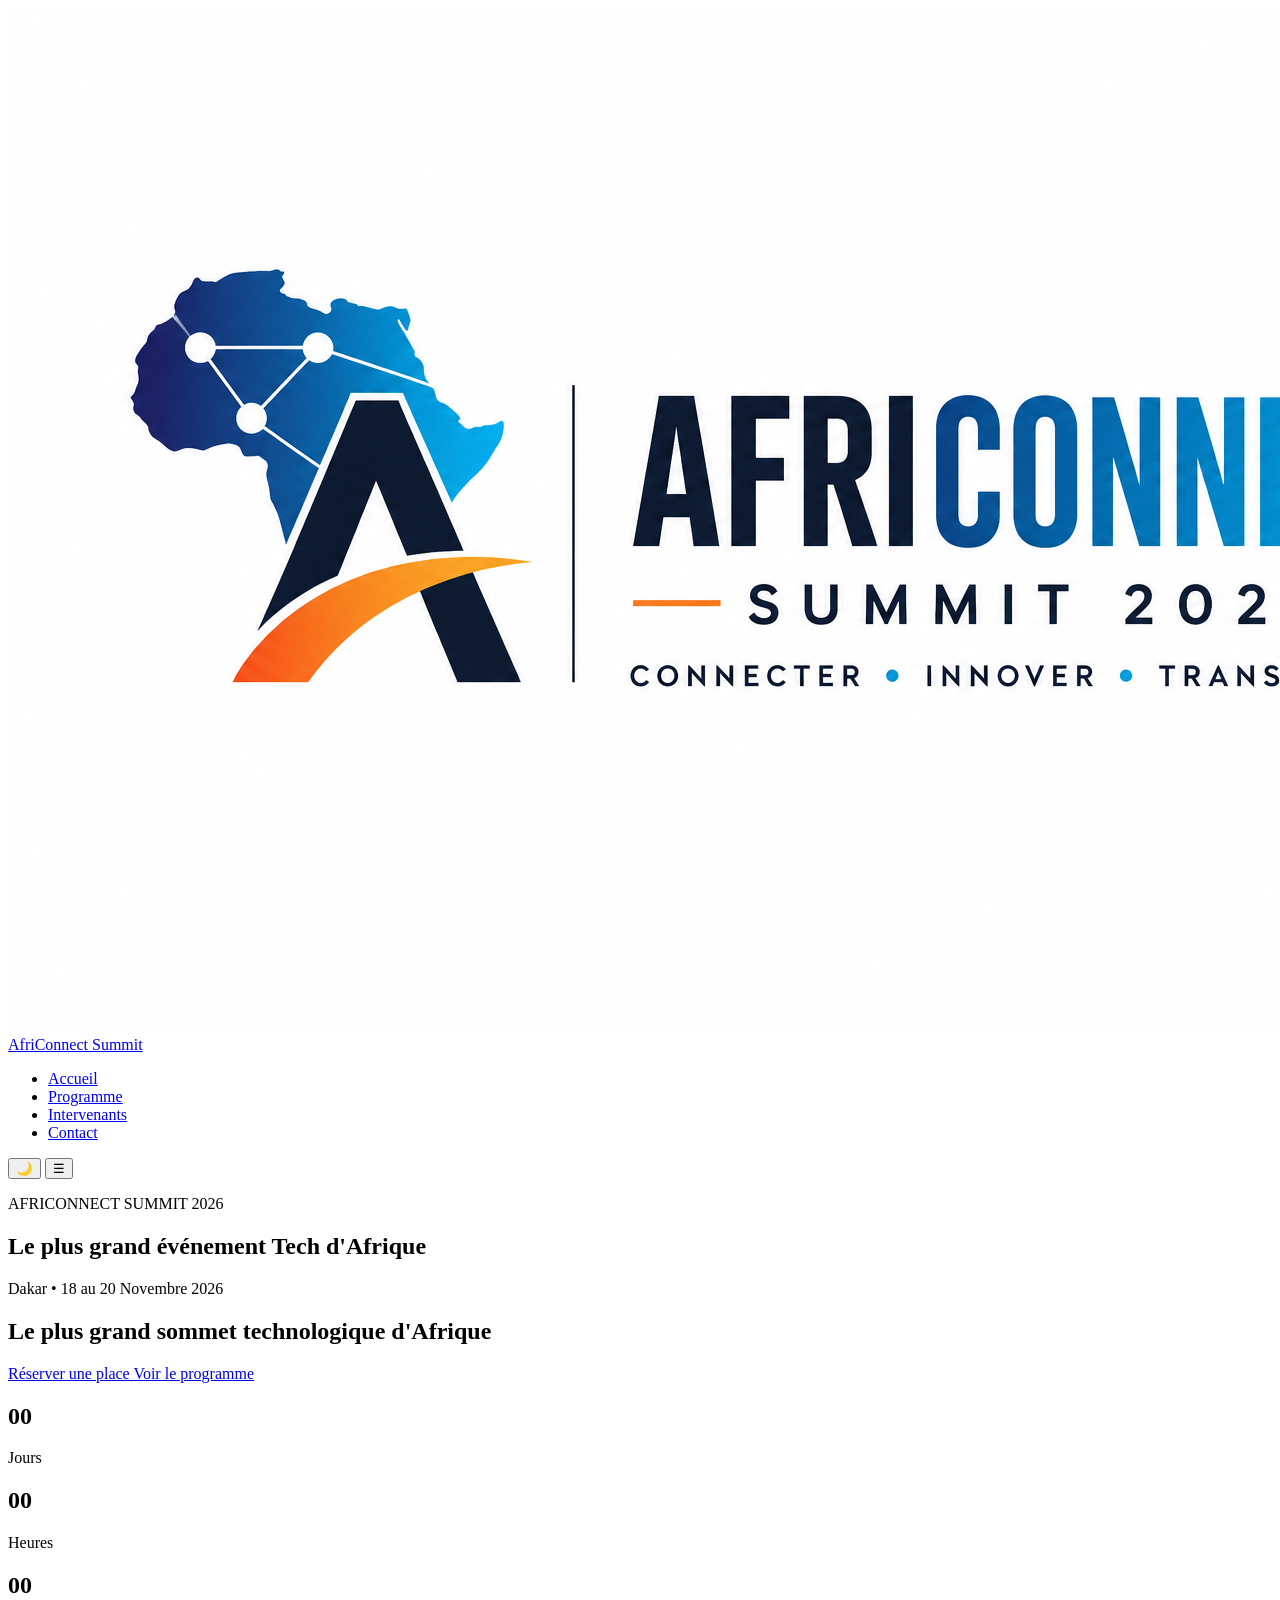
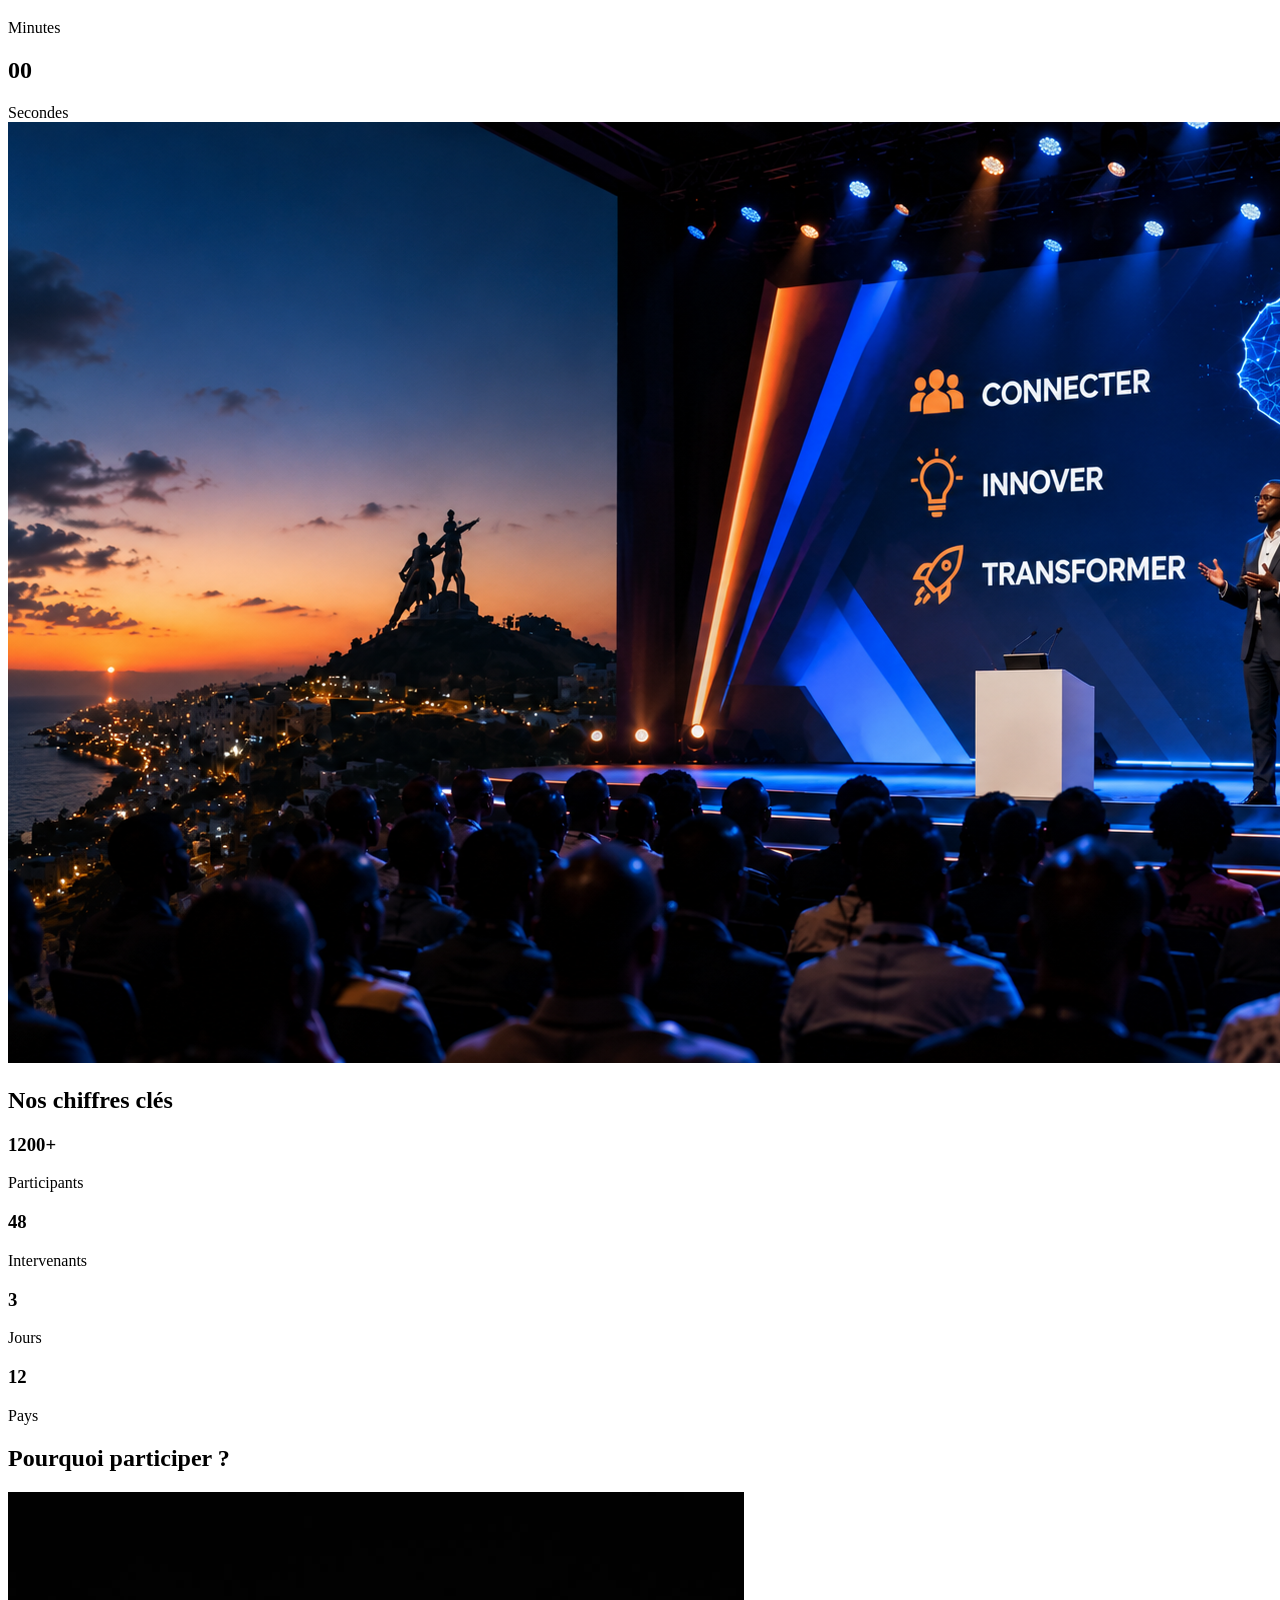
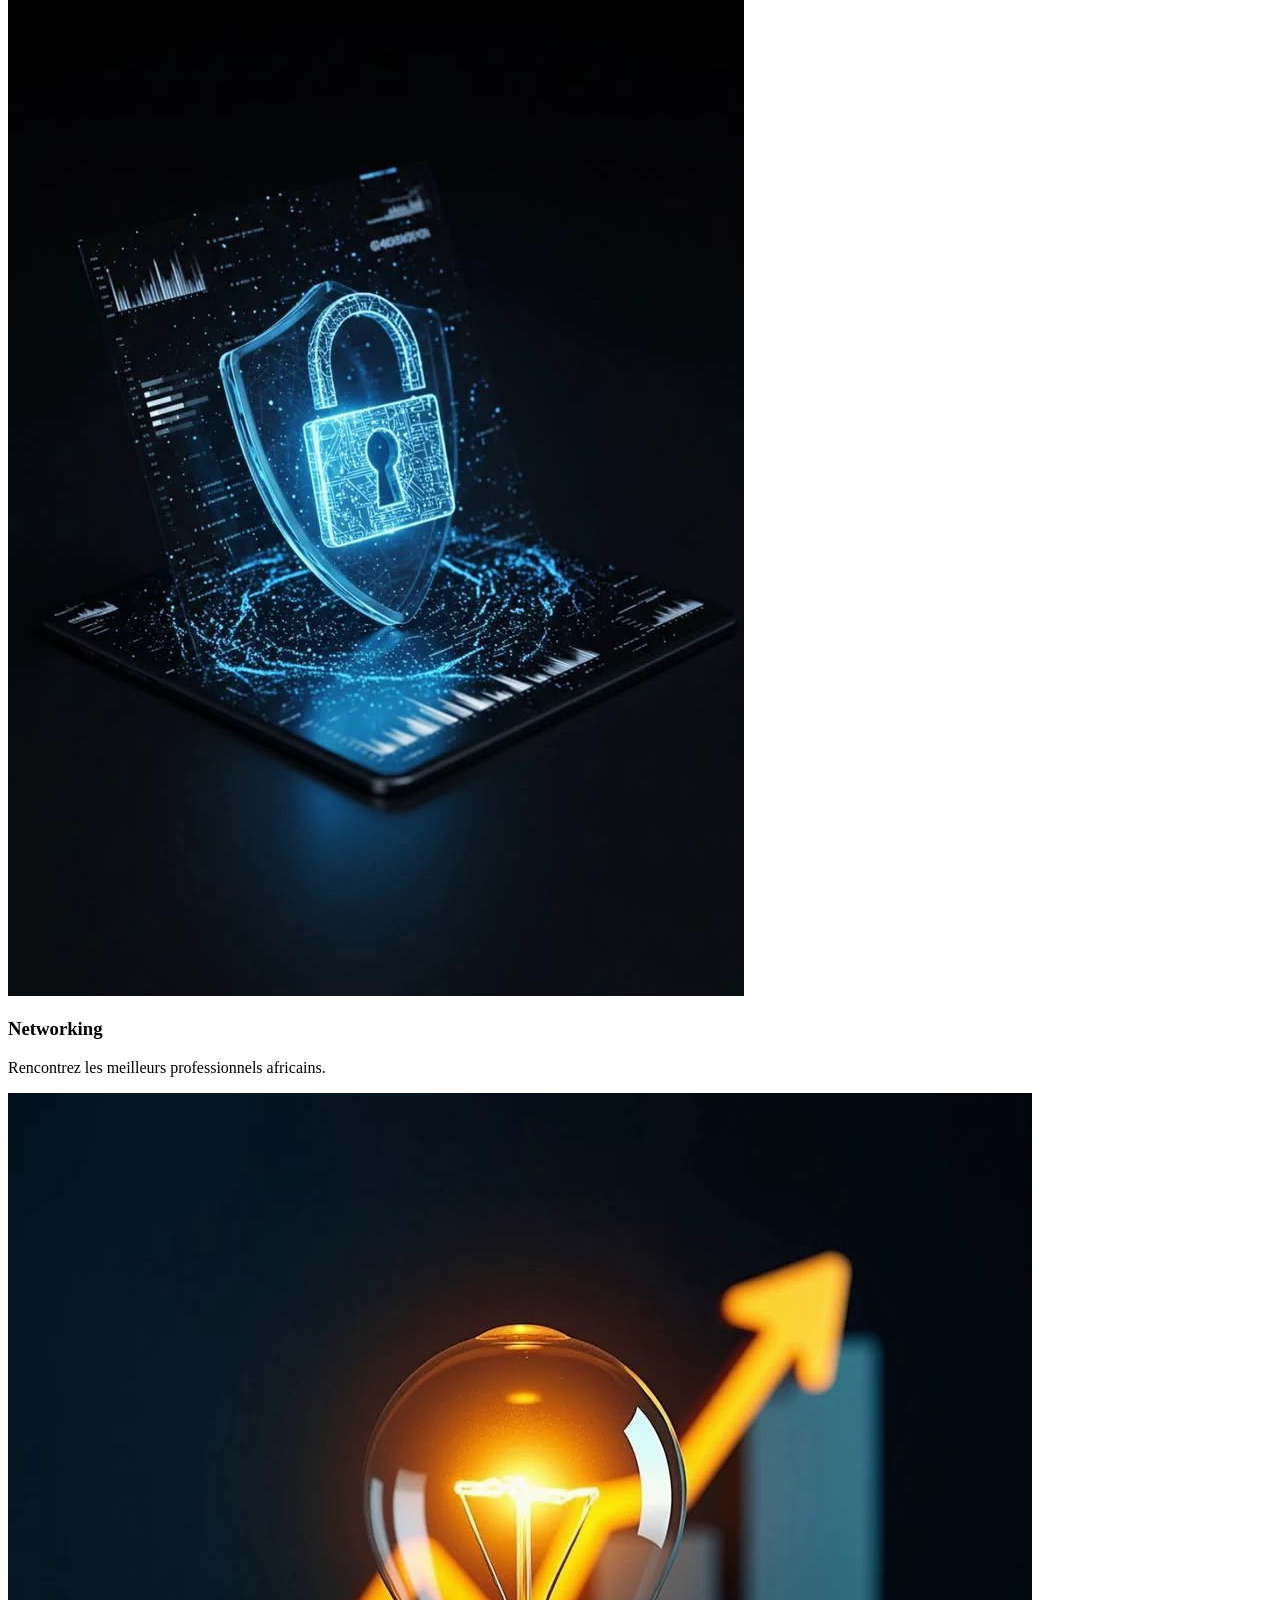
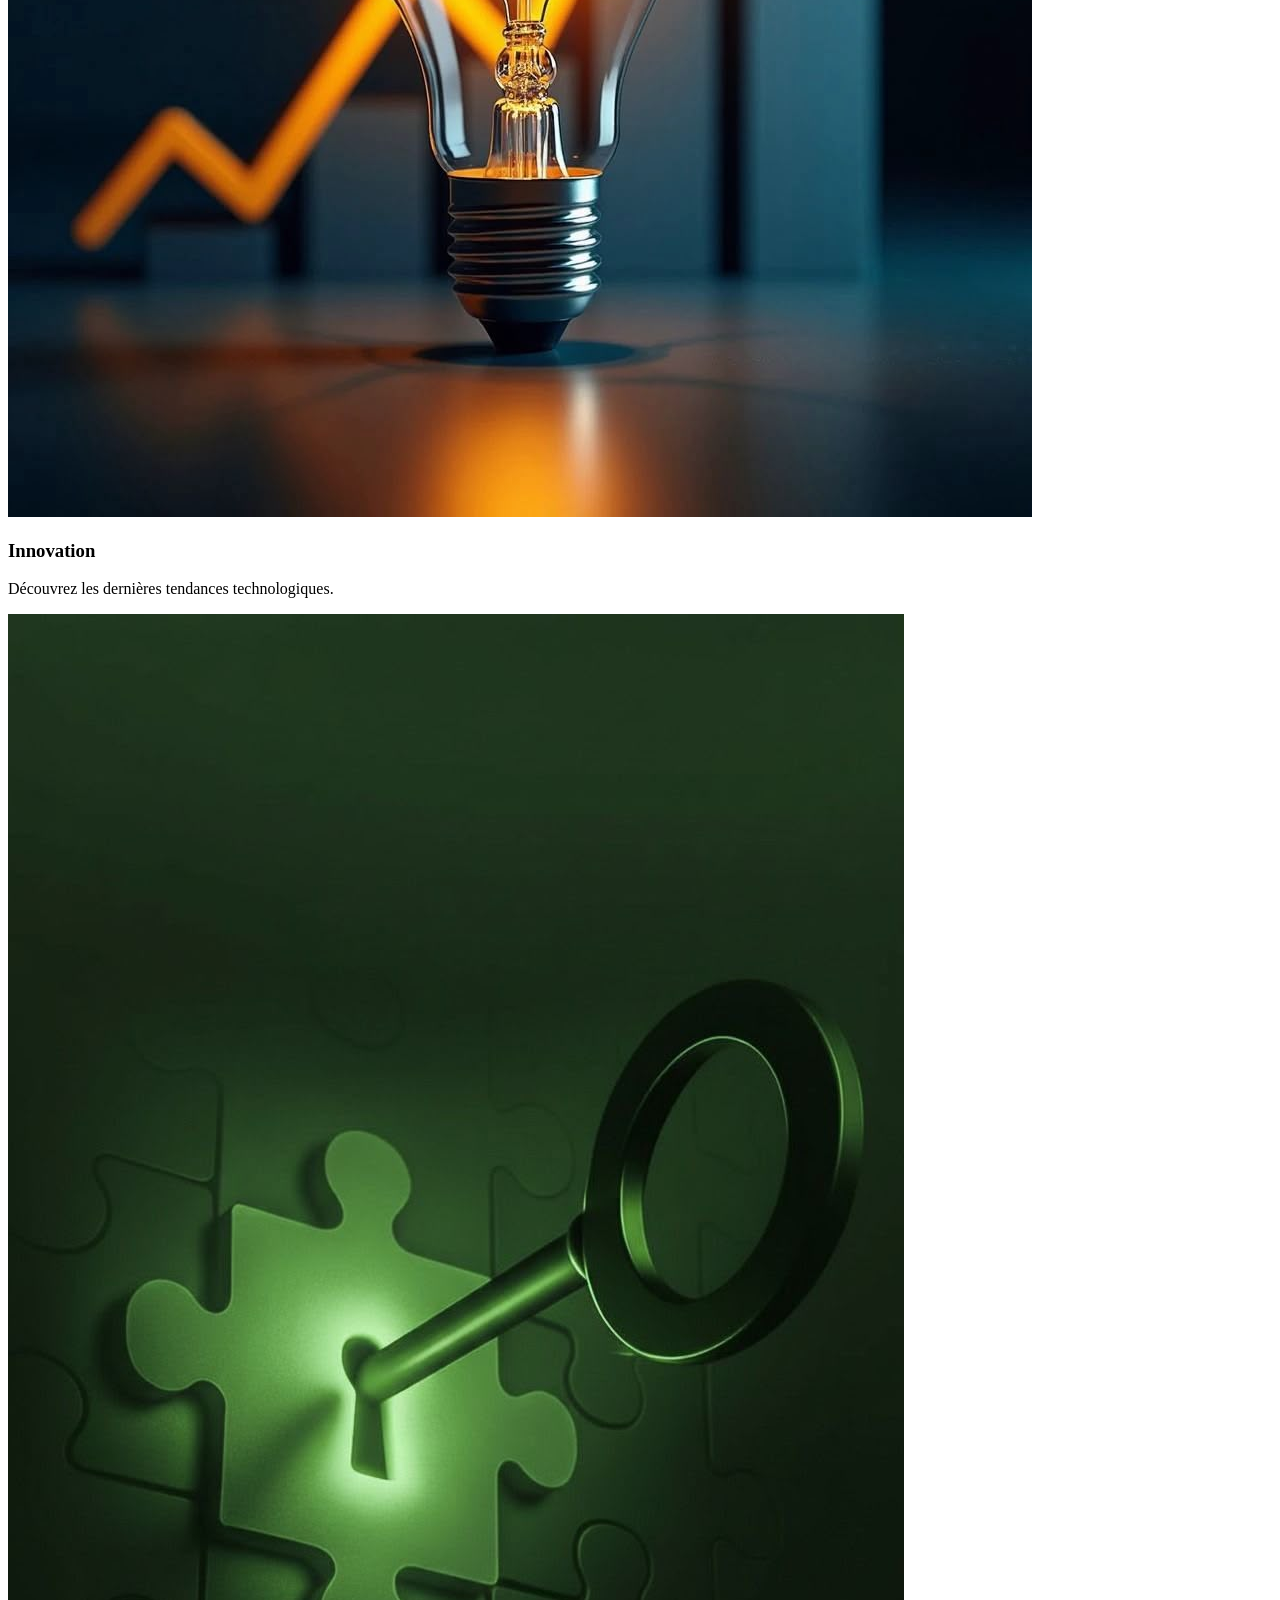
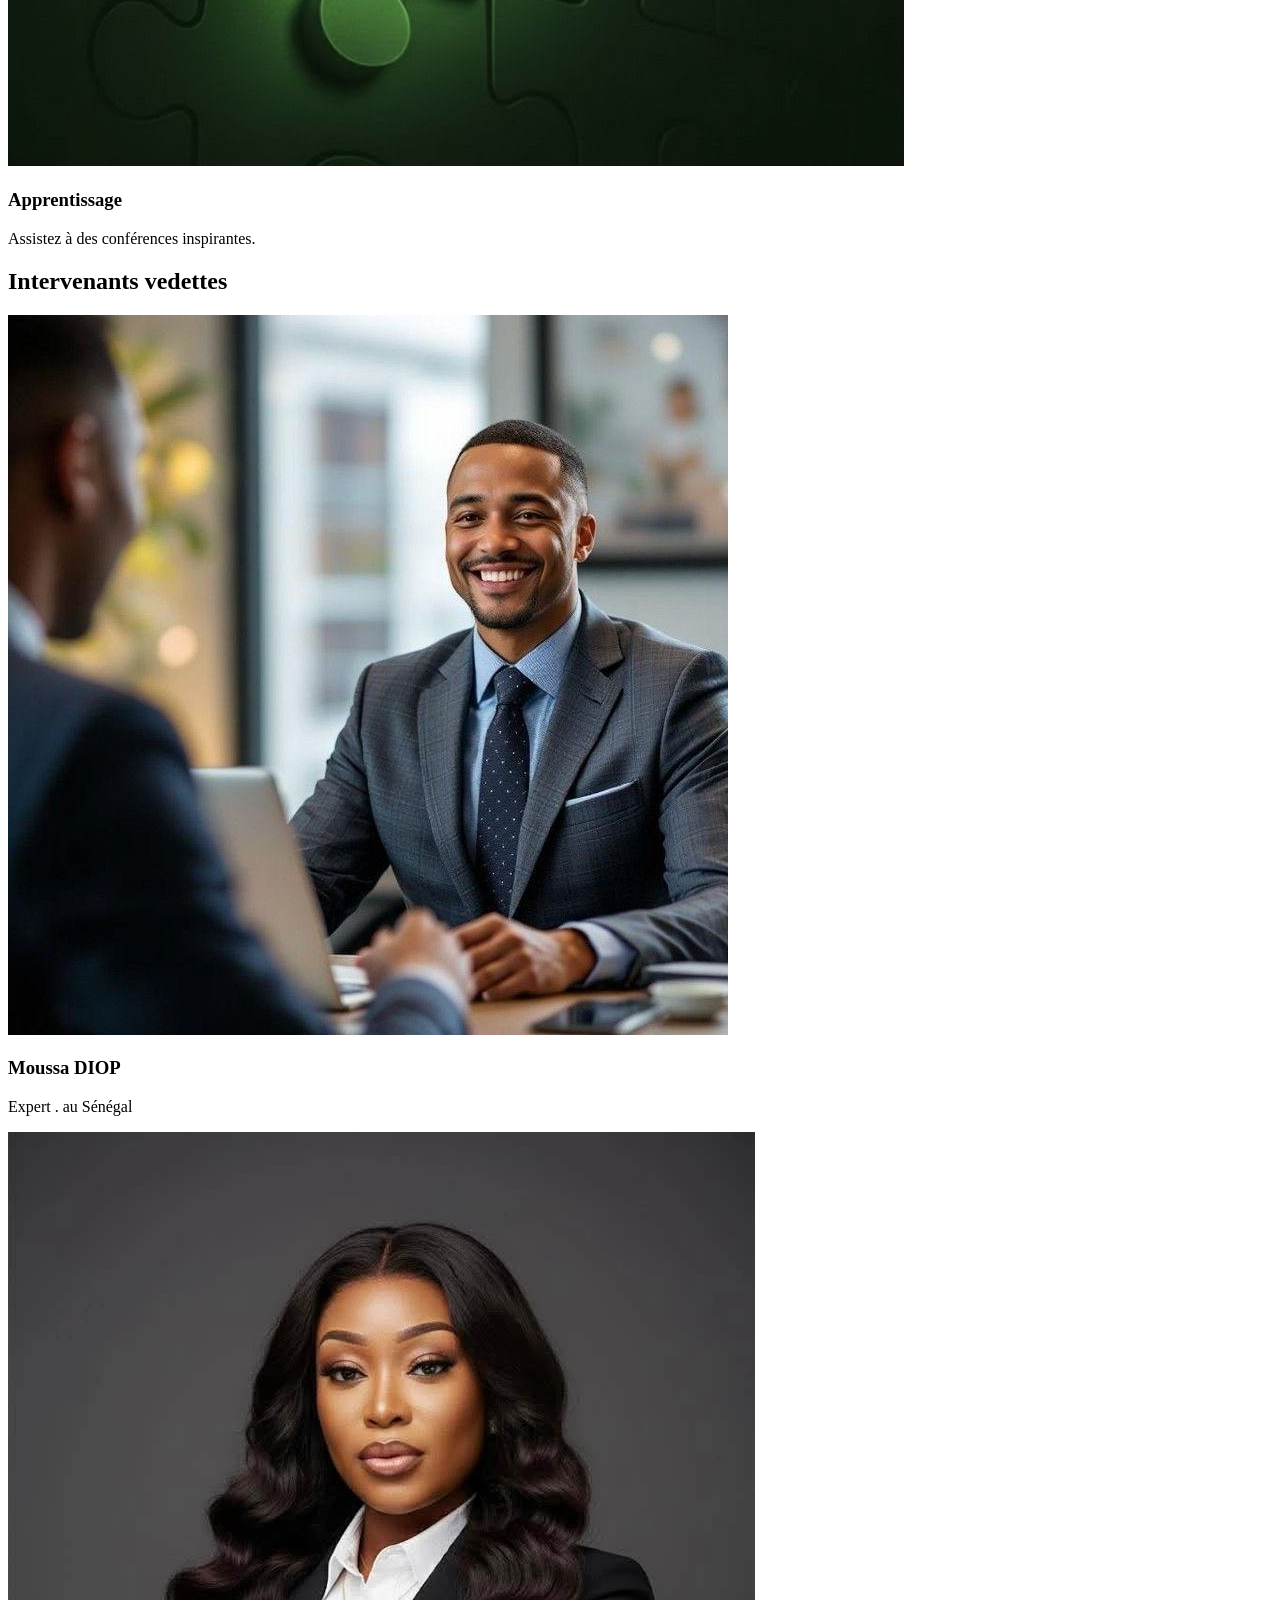
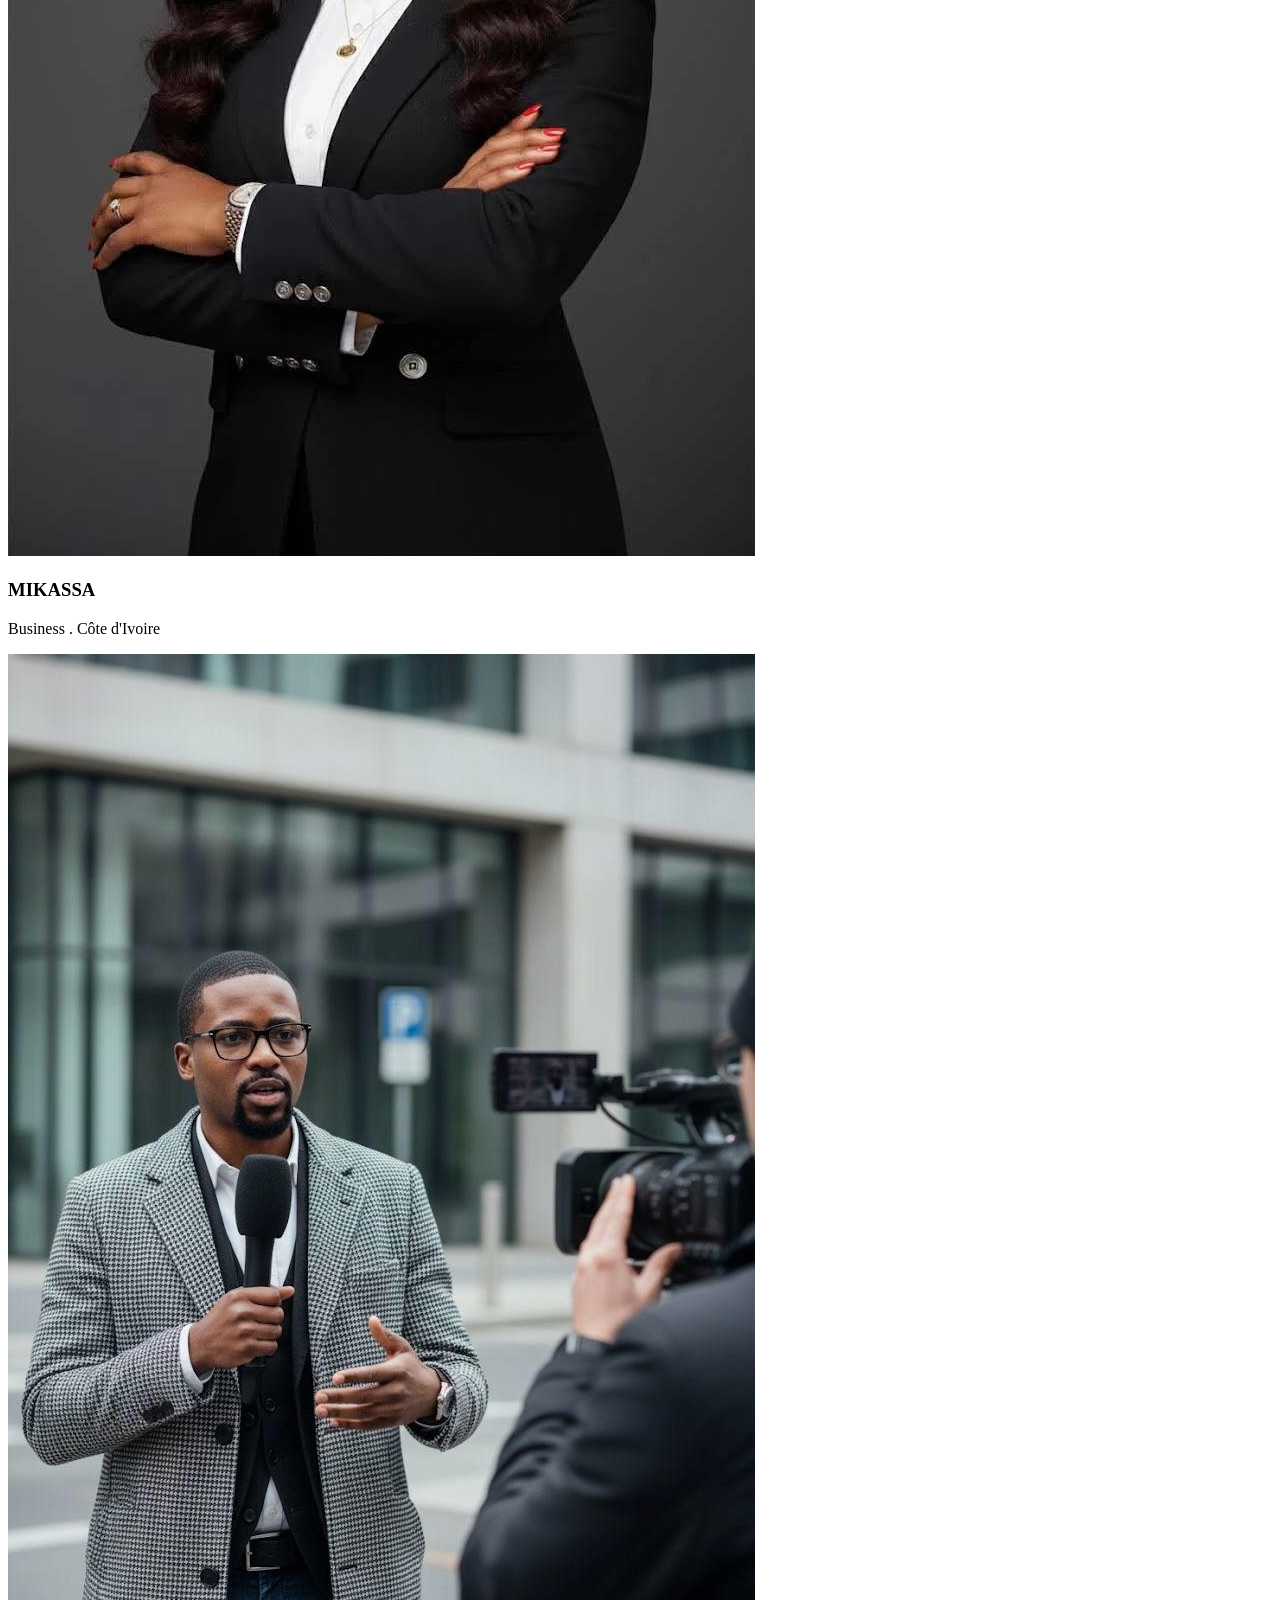
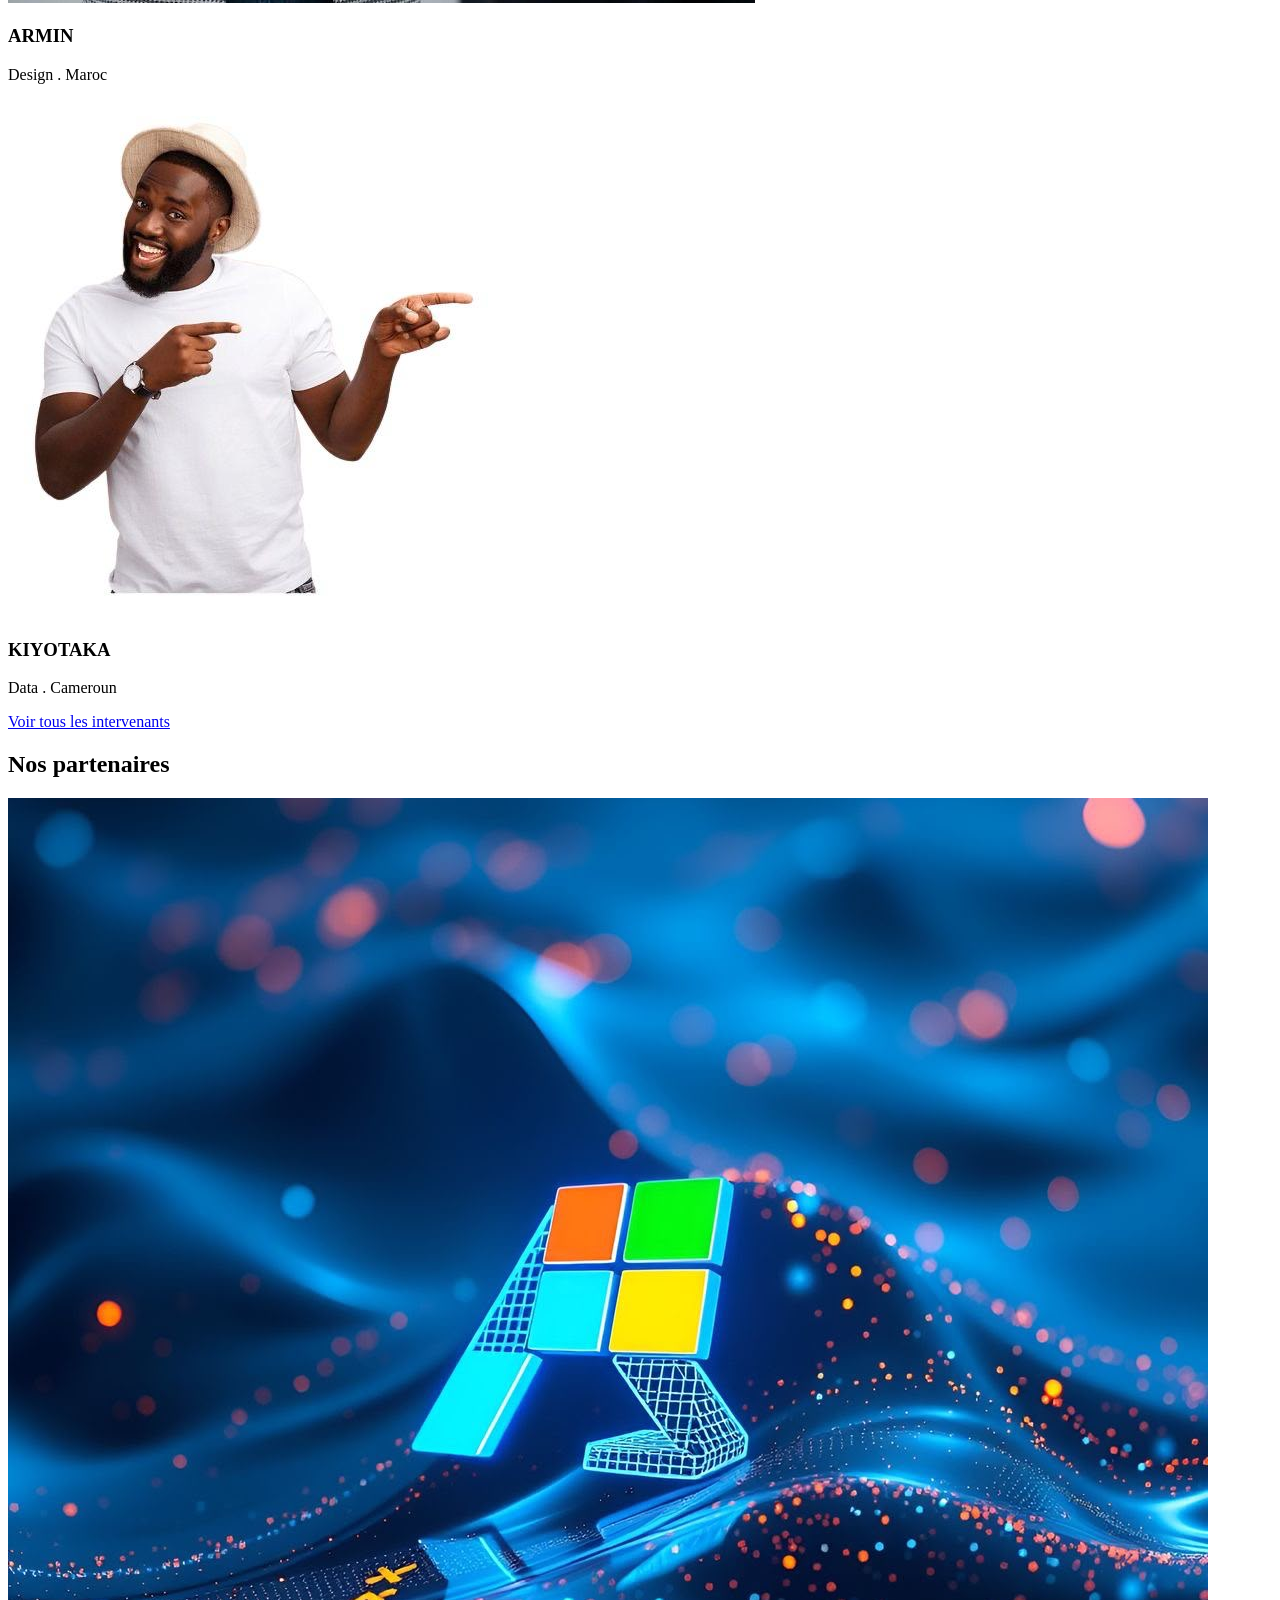
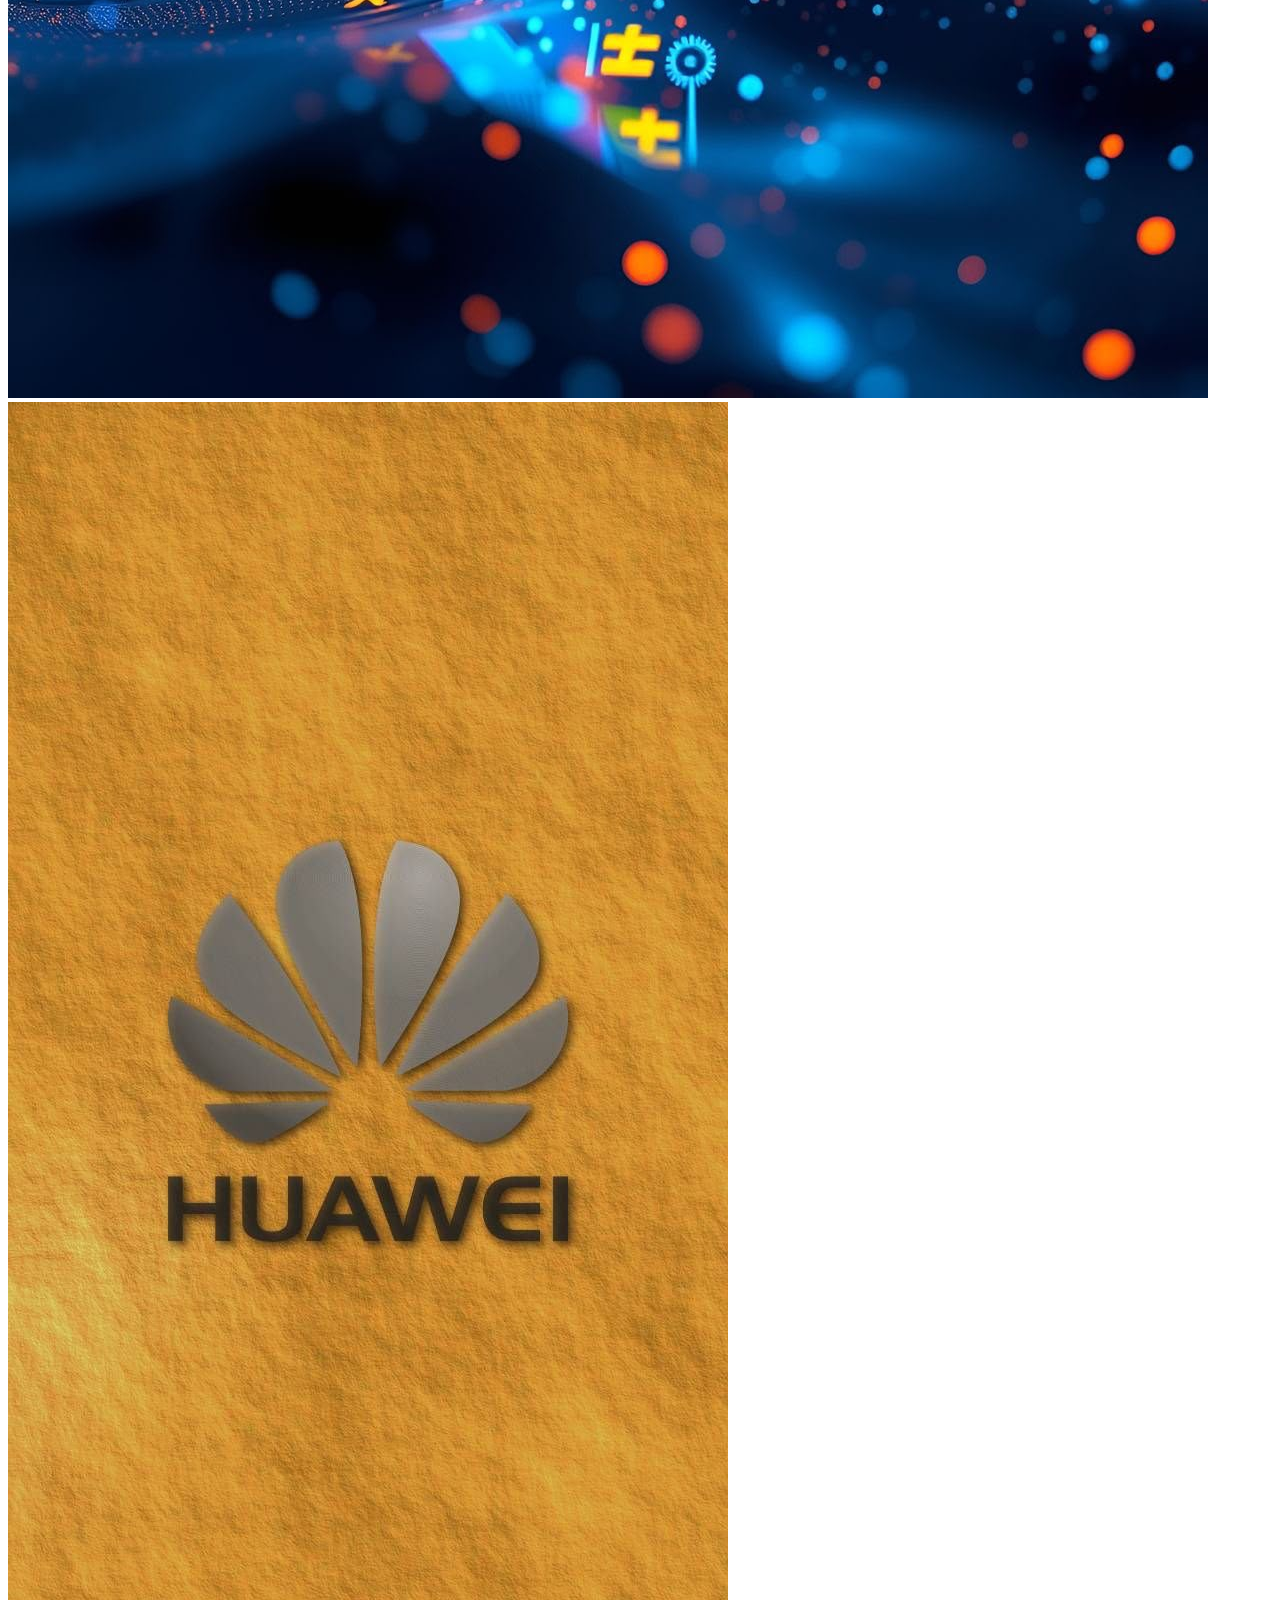
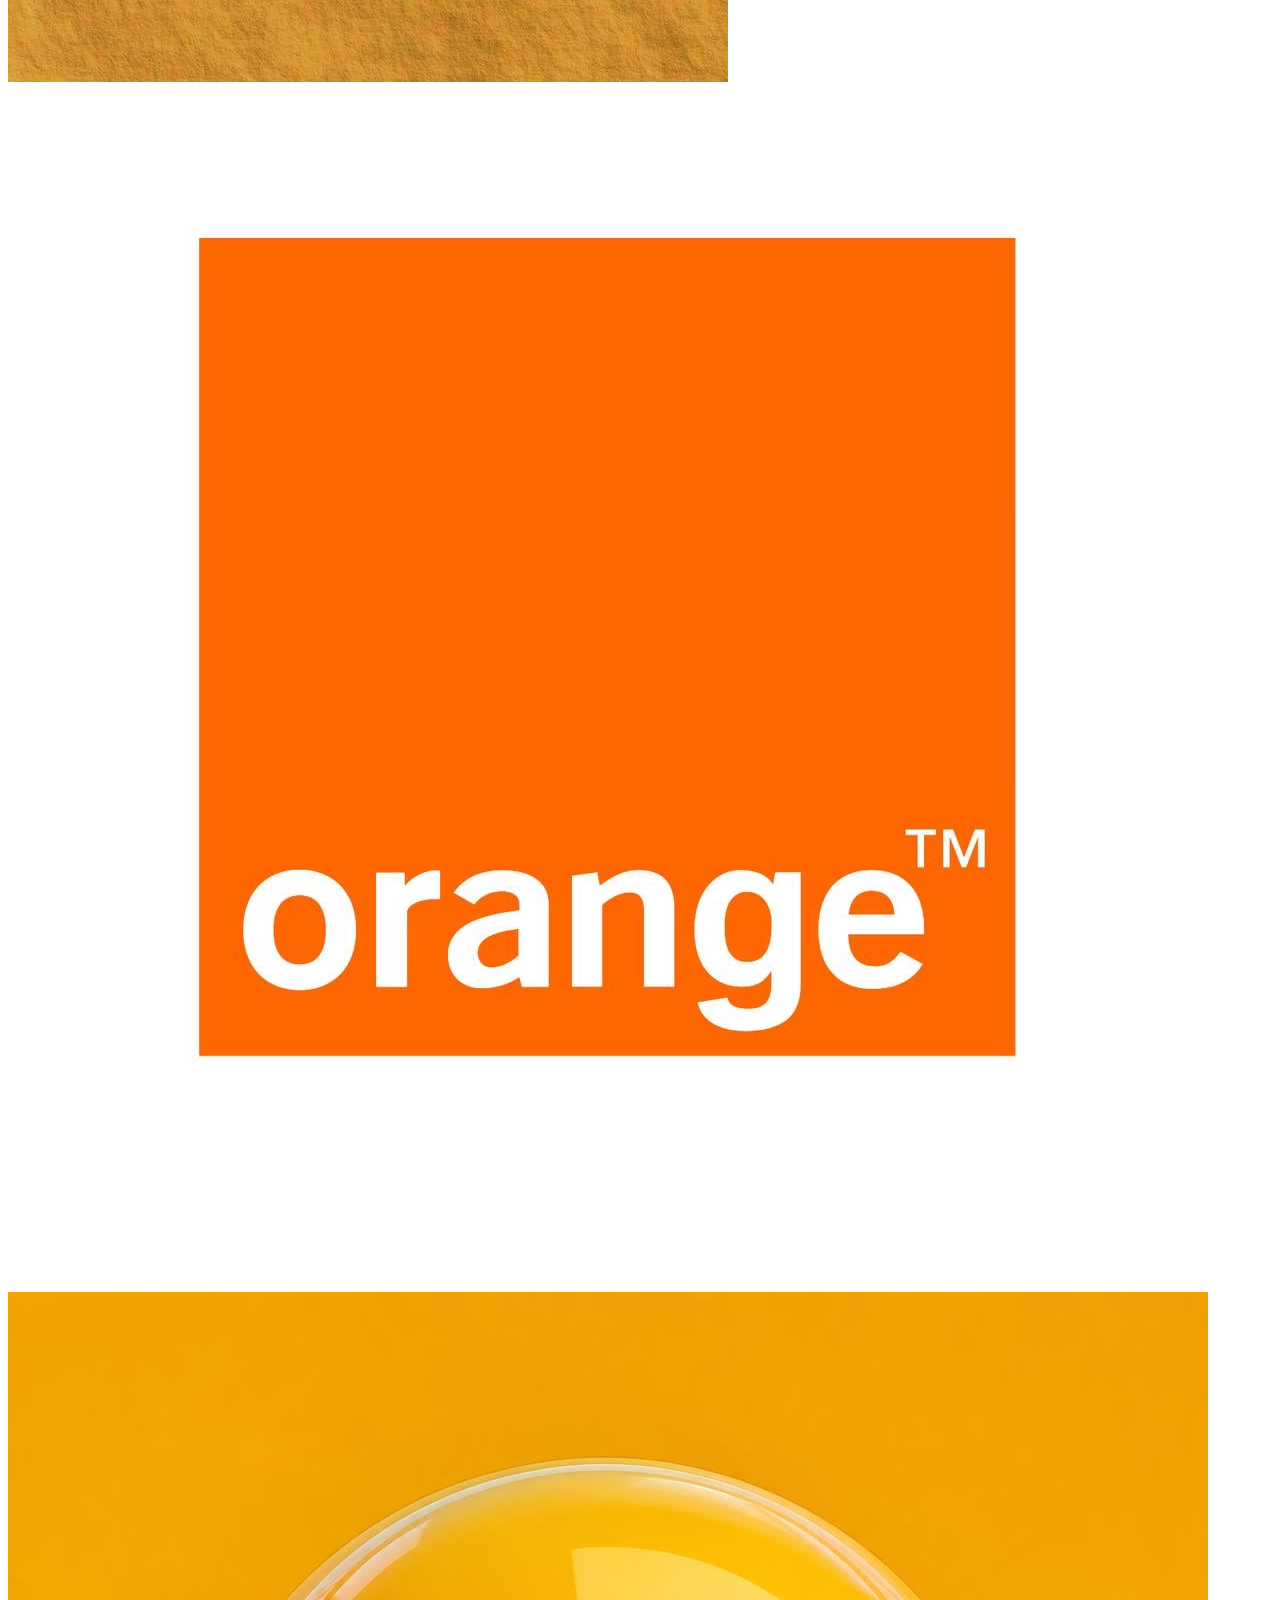
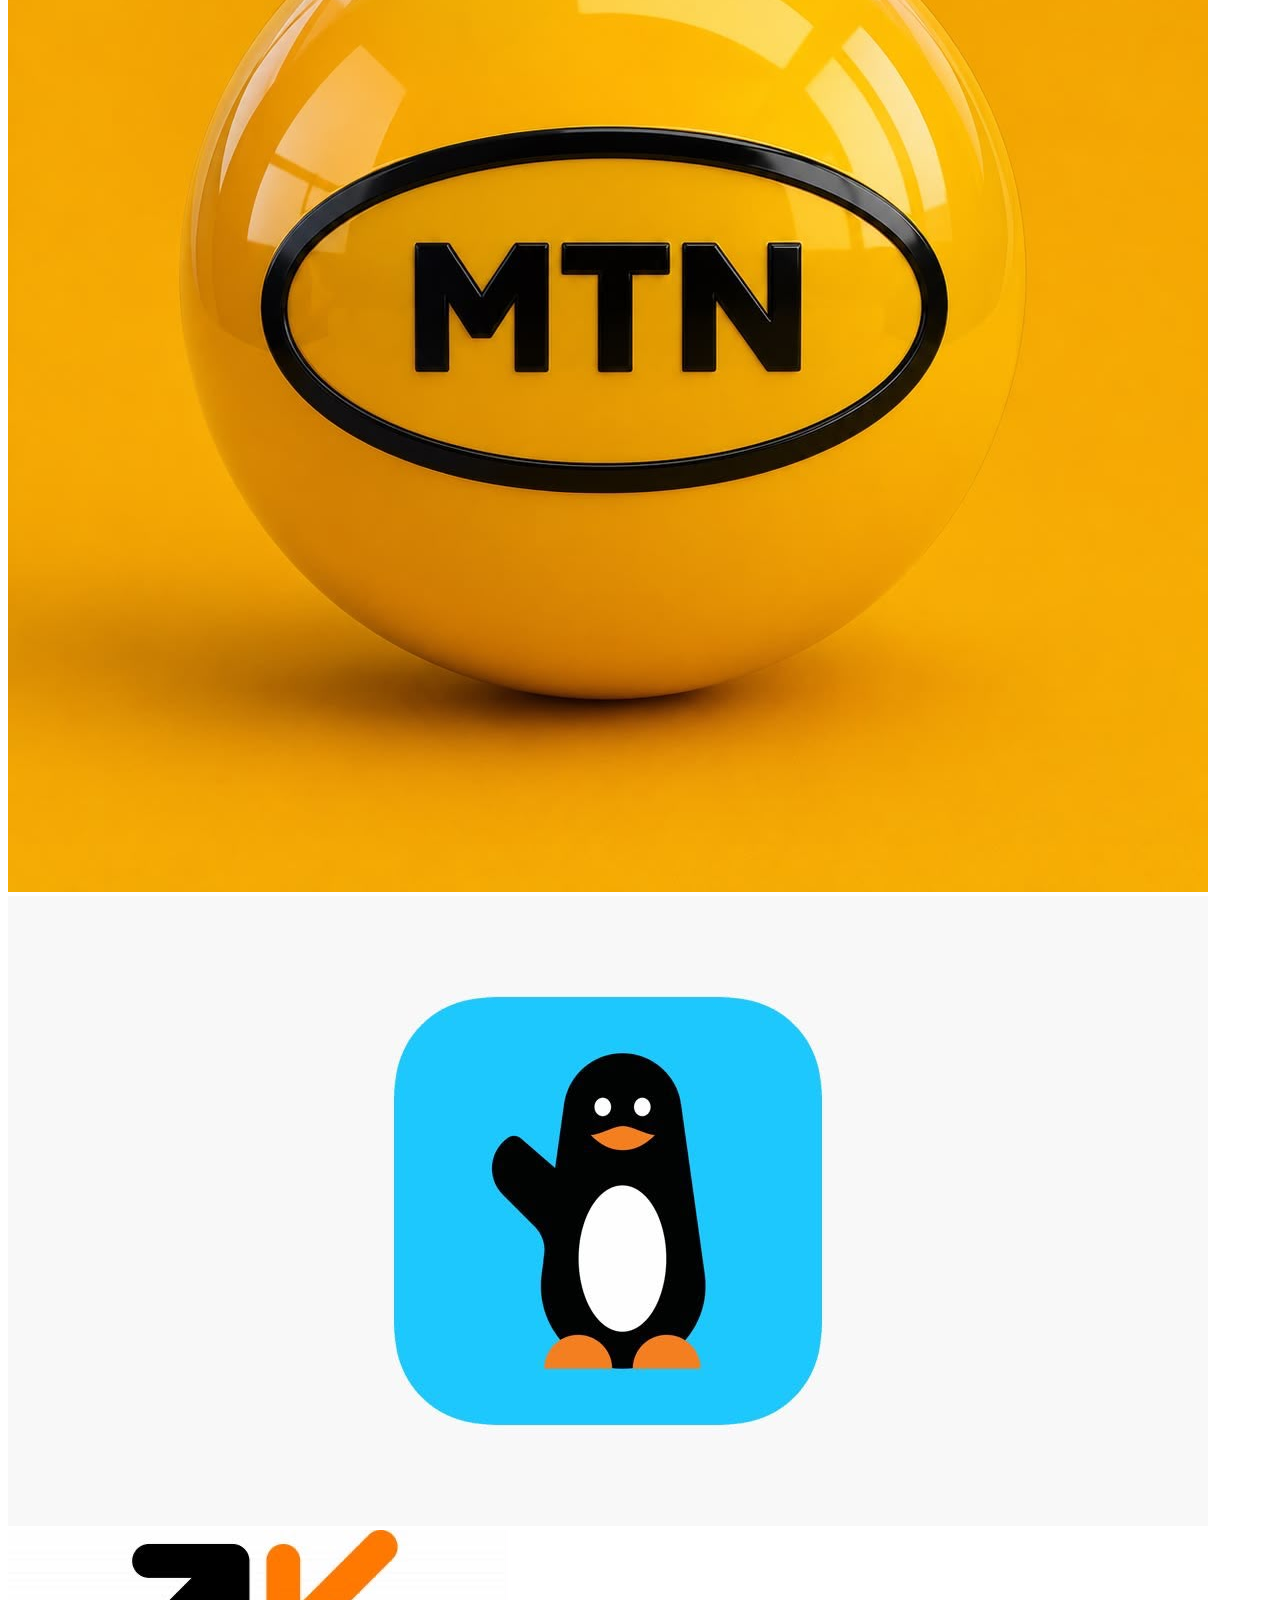
==== index.html @ 853ce832 "HTML : création de la structure des pages principales" ====
<!DOCTYPE html>
<html lang="fr">

<head>
    <meta charset="UTF-8">
    <meta name="viewport" content="width=device-width, initial-scale=1.0">
    <title>AfriConnect Summit 2026</title>
    <!-- Google Fonts -->
    <link rel="preconnect" href="https://fonts.googleapis.com">
    <link rel="preconnect" href="https://fonts.gstatic.com" crossorigin>
    <link
        href="https://fonts.googleapis.com/css2?family=Inter:wght@300;400;500;600;700&family=Space+Grotesk:wght@500;700&display=swap"
        rel="stylesheet">
    <!-- CSS -->
    <link rel="stylesheet" href="css/style.css">
</head>


<body>
    <!--HEADER -->
    <header>
        <nav>
            <!-- Logo -->
            <a href="index.html" class="logo">
                <img src="images/image30.png" alt="Logo AfriConnect Summit">
                <span>AfriConnect Summit</span>
            </a>

            <!-- Menu -->
            <ul>
                <li><a href="index.html">Accueil</a></li>
                <li><a href="programme.html">Programme</a></li>
                <li><a href="intervenants.html">Intervenants</a></li>
                <li><a href="contact.html">Contact</a></li>
            </ul>

            <!-- Bouton thème -->
            <button aria-label="Changer de thème">
                🌙
            </button>

            <!-- Menu hamburger -->
            <button aria-label="Ouvrir le menu">
                ☰
            </button>
        </nav>
    </header>

    <!-- MAIN -->
    <main>

        <!-- HERO -->
        <section id="hero">

            <div class="hero-content">

                <p>AFRICONNECT SUMMIT 2026</p>

                <h1>Le plus grand événement Tech d'Afrique</h1>

                <p class="badge">
                    Dakar • 18 au 20 Novembre 2026
                </p>
                <h1>Le plus grand sommet technologique d'Afrique</h1>

                <div class="hero-buttons">

                    <a href="contact.html" class="btn-primary">
                        Réserver une place
                    </a>

                    <a href="programme.html" class="btn-secondary">
                        Voir le programme
                    </a>

                </div>

                <!-- Compte à rebours -->
                <div class="countdown">

                    <div>
                        <h2>00</h2>
                        <span>Jours</span>
                    </div>

                    <div>
                        <h2>00</h2>
                        <span>Heures</span>
                    </div>

                    <div>
                        <h2>00</h2>
                        <span>Minutes</span>
                    </div>

                    <div>
                        <h2>00</h2>
                        <span>Secondes</span>
                    </div>

                </div>

            </div>

            <div class="hero-image">
                <img src="images/image31.png" alt="Conférence AfriConnect Summit">
            </div>

        </section>

        <!-- CHIFFRES CLÉS -->
        <section id="stats">

            <h2>Nos chiffres clés</h2>

            <div class="stats-container">

                <article>
                    <h3>1200+</h3>
                    <p>Participants</p>
                </article>

                <article>
                    <h3>48</h3>
                    <p>Intervenants</p>
                </article>

                <article>
                    <h3>3</h3>
                    <p>Jours</p>
                </article>

                <article>
                    <h3>12</h3>
                    <p>Pays</p>
                </article>

            </div>

        </section>

        <!-- POURQUOI PARTICIPER -->
        <section id="why">

            <h2>Pourquoi participer ?</h2>

            <div>

                <article>
                    <img src="images/image24.jpeg" alt="networking">
                    <h3>Networking</h3>
                    <p>Rencontrez les meilleurs professionnels africains.</p>
                </article>

                <article>
                    <img src="images/image23.jpeg" alt="innovation">
                    <h3>Innovation</h3>
                    <p>Découvrez les dernières tendances technologiques.</p>
                </article>

                <article>
                    <img src="images/image25.jpeg" alt="Apprentissage">
                    <h3>Apprentissage</h3>
                    <p>Assistez à des conférences inspirantes.</p>
                </article>

            </div>

        </section>

        <!-- INTERVENANTS -->
        <section id="featured-speakers">

            <h2>Intervenants vedettes</h2>

            <div class="speakers-grid">

                <article>
                    <img src="images/image2.jpeg  " alt="Intervenant 1">
                    <h3>Moussa DIOP</h3>
                    <p>Expert . au Sénégal</p>
                </article>

                <article>
                    <img src="images/image4.jpeg" alt="Intervenant 2">
                    <h3>MIKASSA</h3>
                    <p>Business . Côte d'Ivoire</p>
                </article>

                <article>
                    <img src="images/image3.jpeg" alt="Intervenant 3">
                    <h3>ARMIN</h3>
                    <p>Design . Maroc</p>
                </article>

                <article>
                    <img src="images/image6.jpeg" alt="Intervenant 4">
                    <h3>KIYOTAKA</h3>
                    <p>Data . Cameroun</p>
                </article>

            </div>

            <a href="intervenants.html">Voir tous les intervenants</a>

        </section>

        <!-- SPONSORS -->
        <section id="sponsors">

            <h2>Nos partenaires</h2>

            <div class="sponsors-grid">

                <img src="images/image18.jpeg" alt="microsoft">
                <img src="images/image19.jpeg" alt="huawei">
                <img src="images/image20.jpeg" alt="orange">
                <img src="images/image21.jpeg" alt="mtn">
                <img src="images/image17.jpeg" alt="wave">
                <img src="images/image22.jpeg" alt="orange money">

            </div>

        </section>

    </main>

    <!--  FOOTER -->
    <footer>

        <div>

            <h3>AfriConnect Summit</h3>

            <p>
                L'événement incontournable de la Tech africaine.
            </p>

        </div>

        <div>

            <h3>Navigation</h3>

            <ul>

                <li><a href="index.html">Accueil</a></li>

                <li><a href="programme.html">Programme</a></li>

                <li><a href="intervenants.html">Intervenants</a></li>

                <li><a href="contact.html">Contact</a></li>

            </ul>

        </div>

        <div>

            <h3>Suivez-nous</h3>

            <!-- Les icônes seront ajoutées plus tard -->

        </div>
        <!--bouton retour en haut apres-->
    </footer>

    <script src="js/main.js"></script>

</body>


</html>
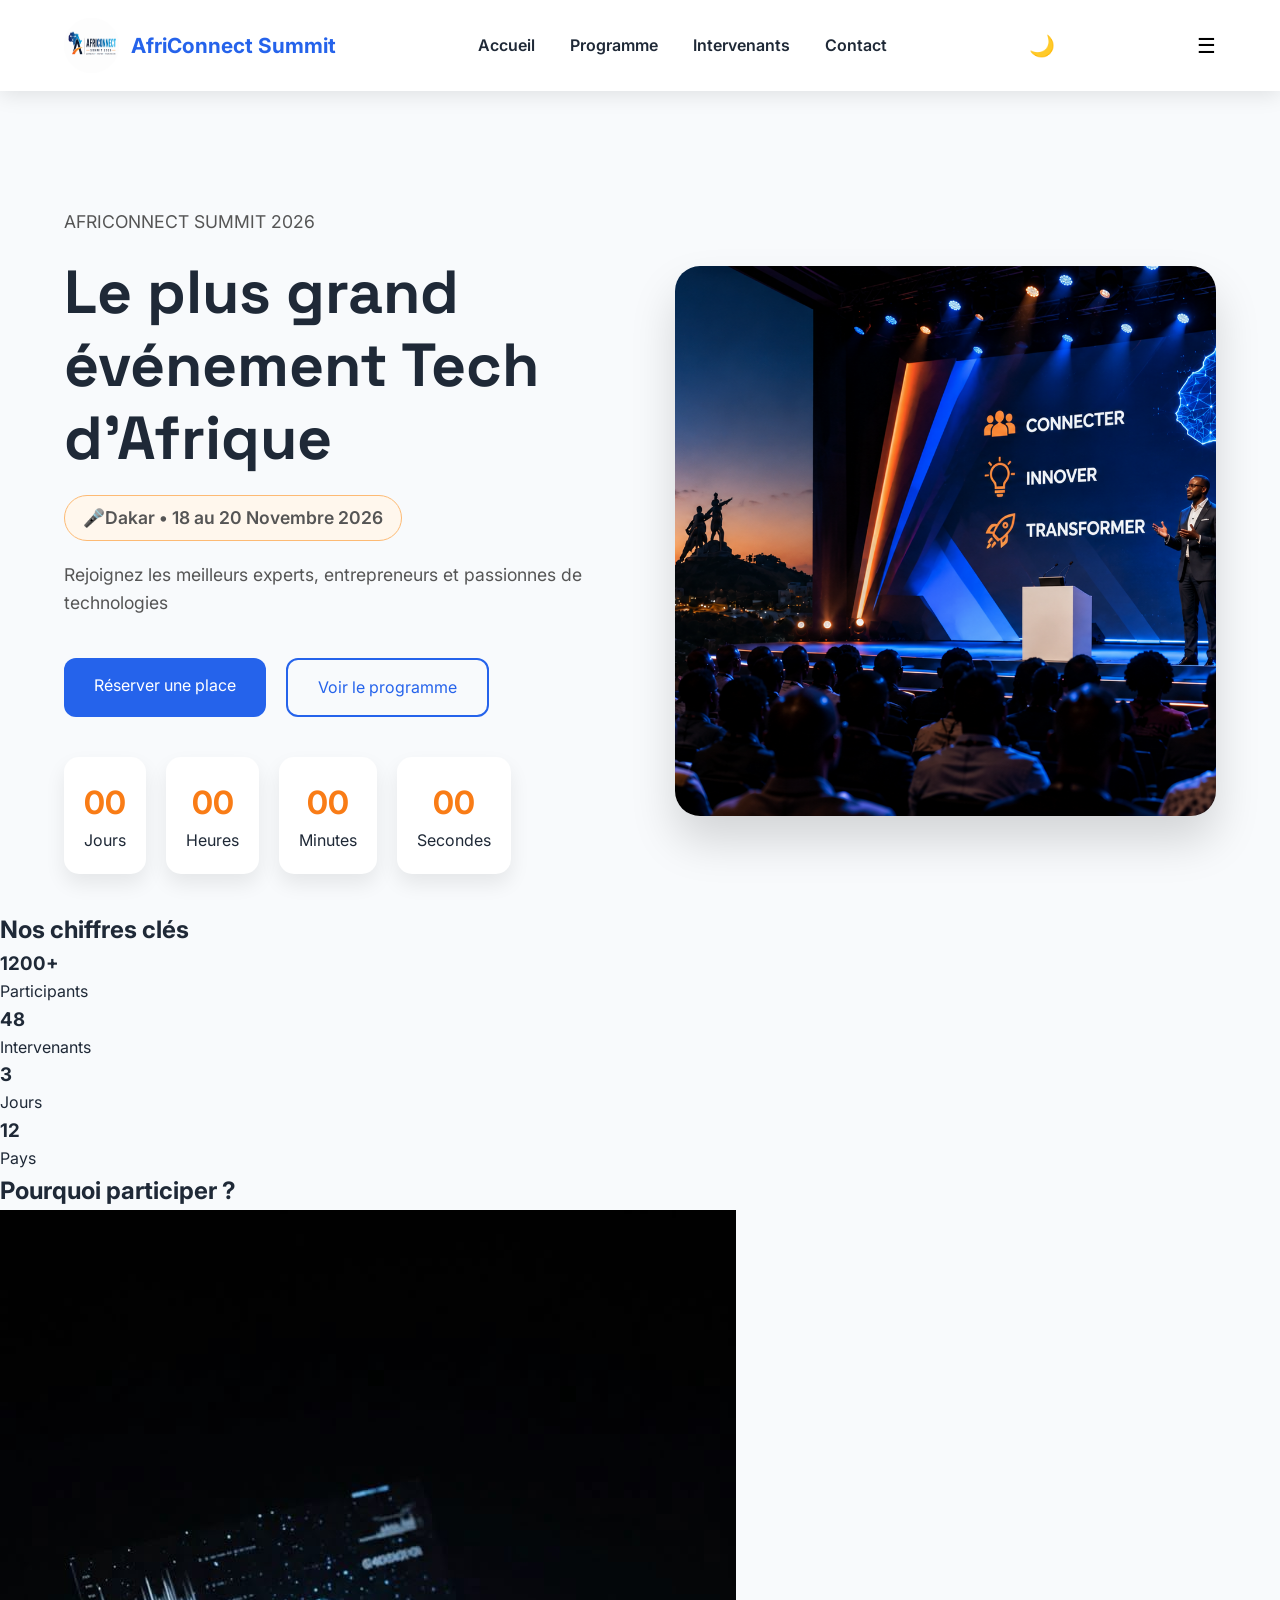
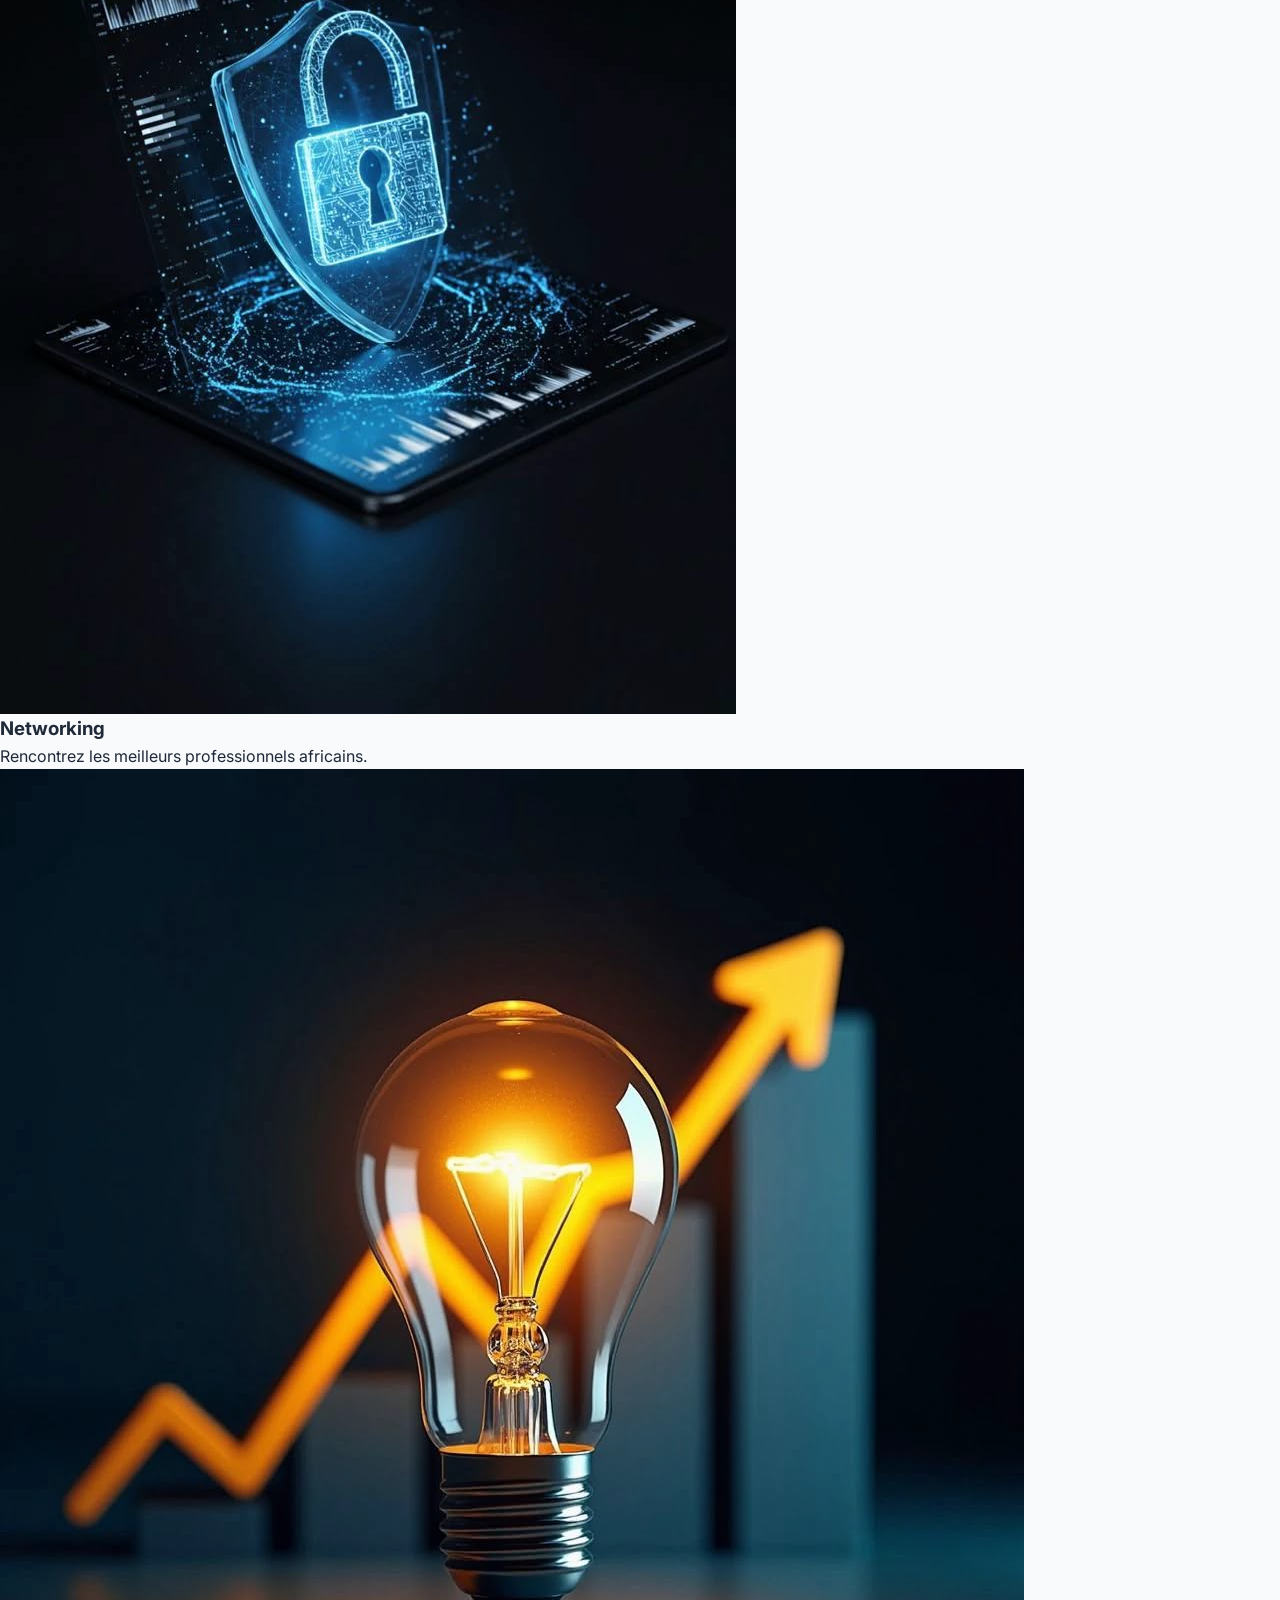
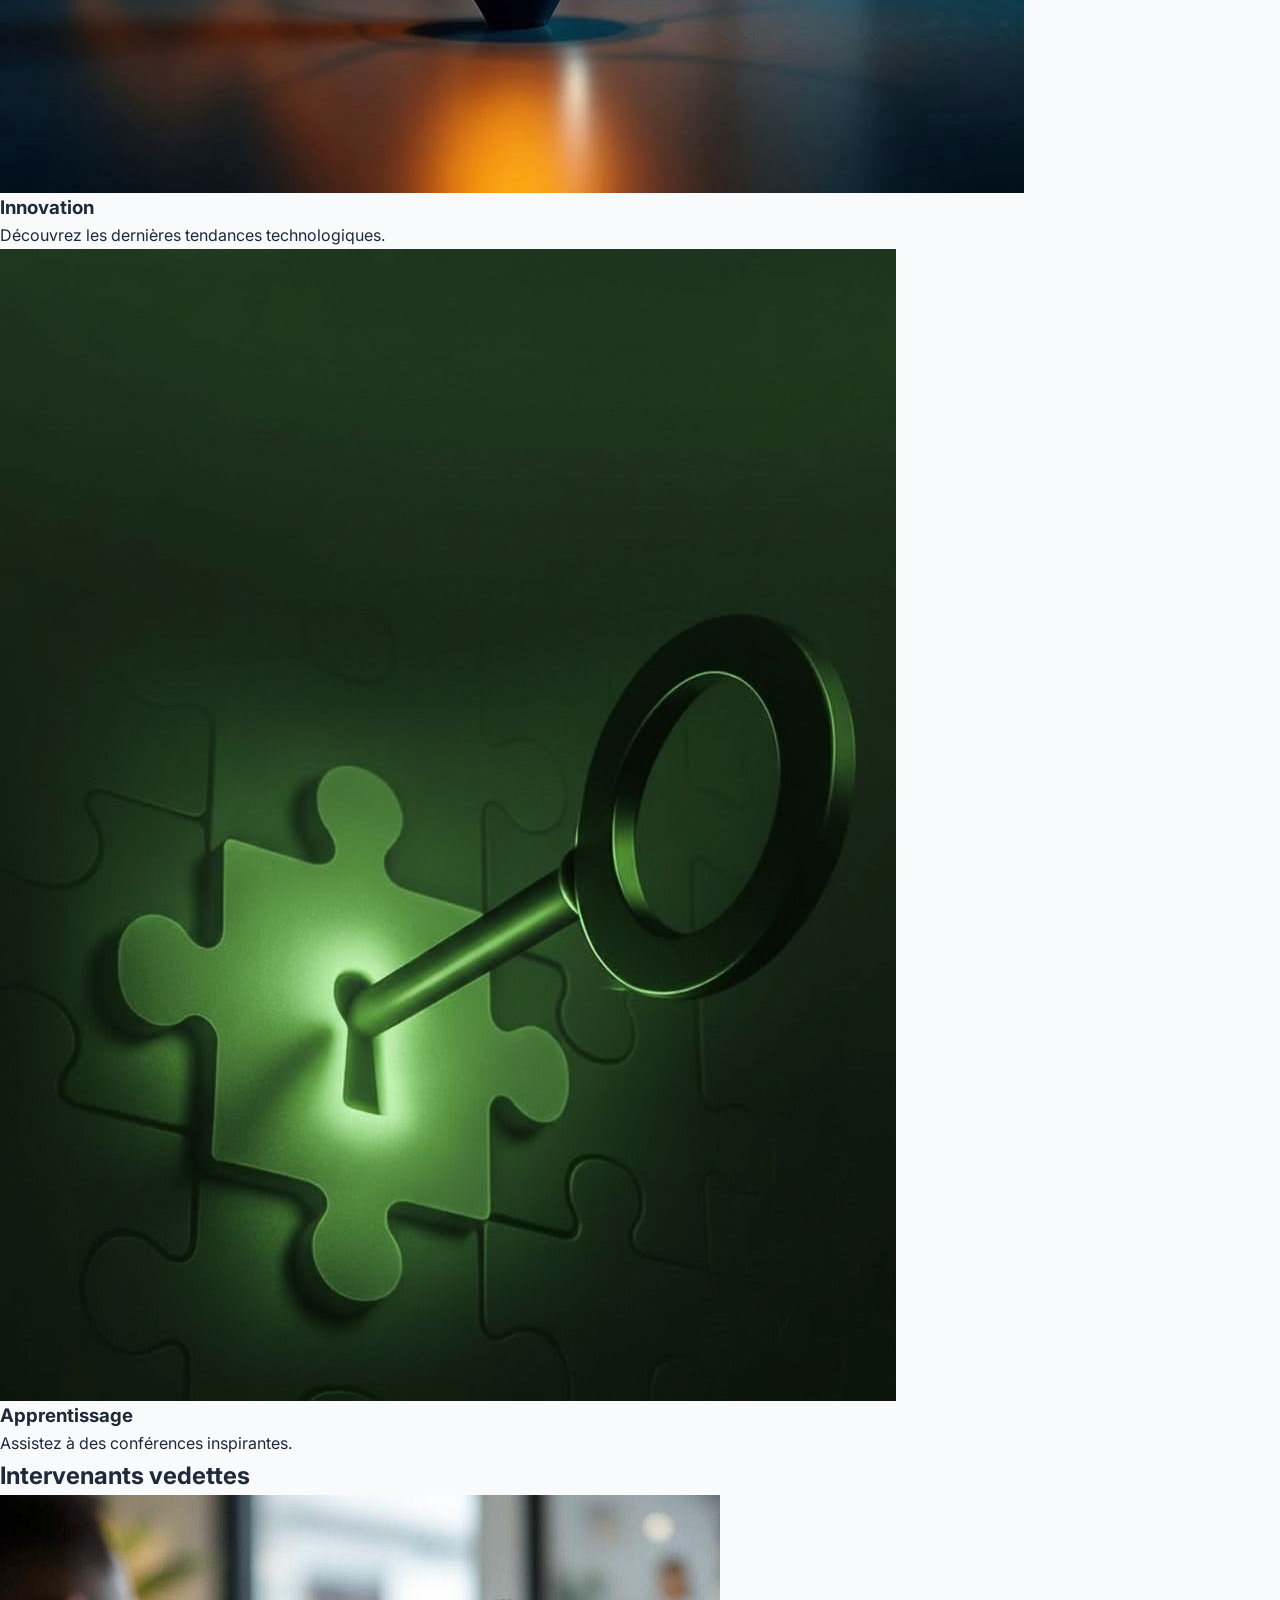
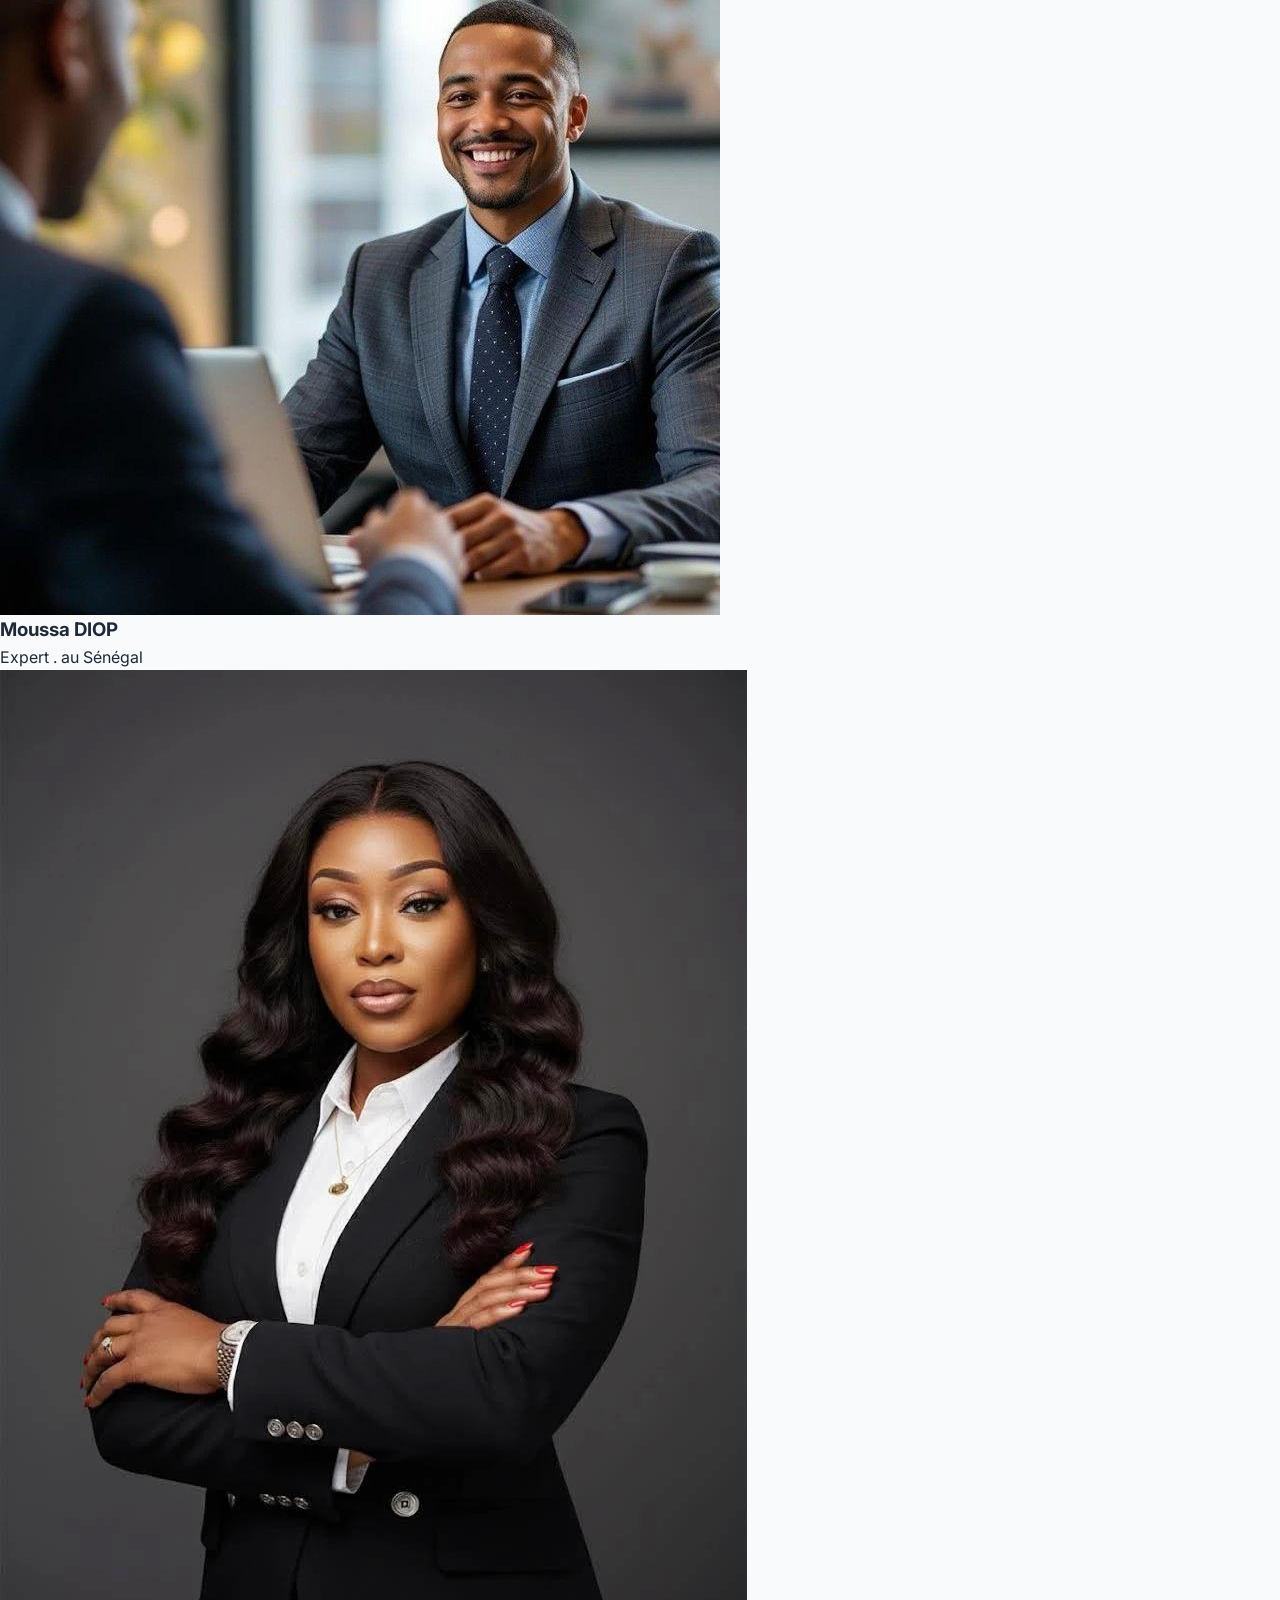
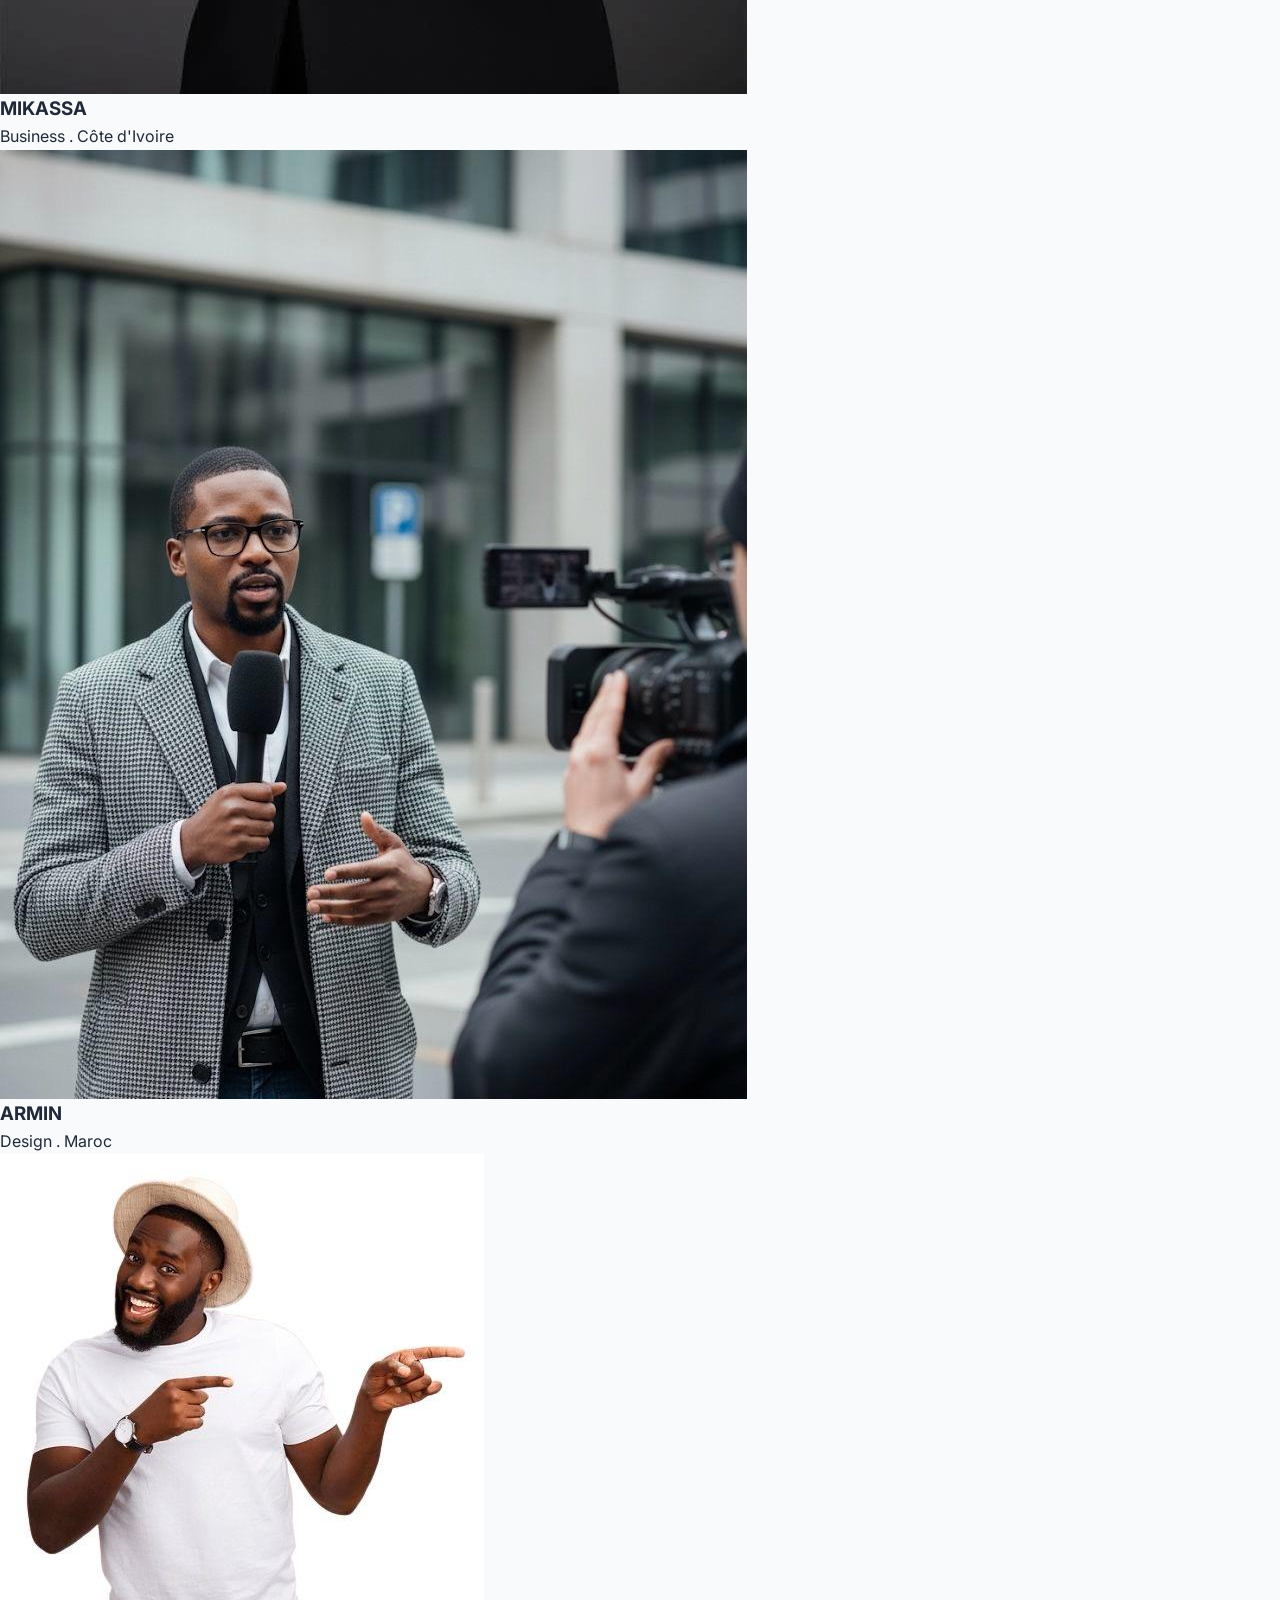
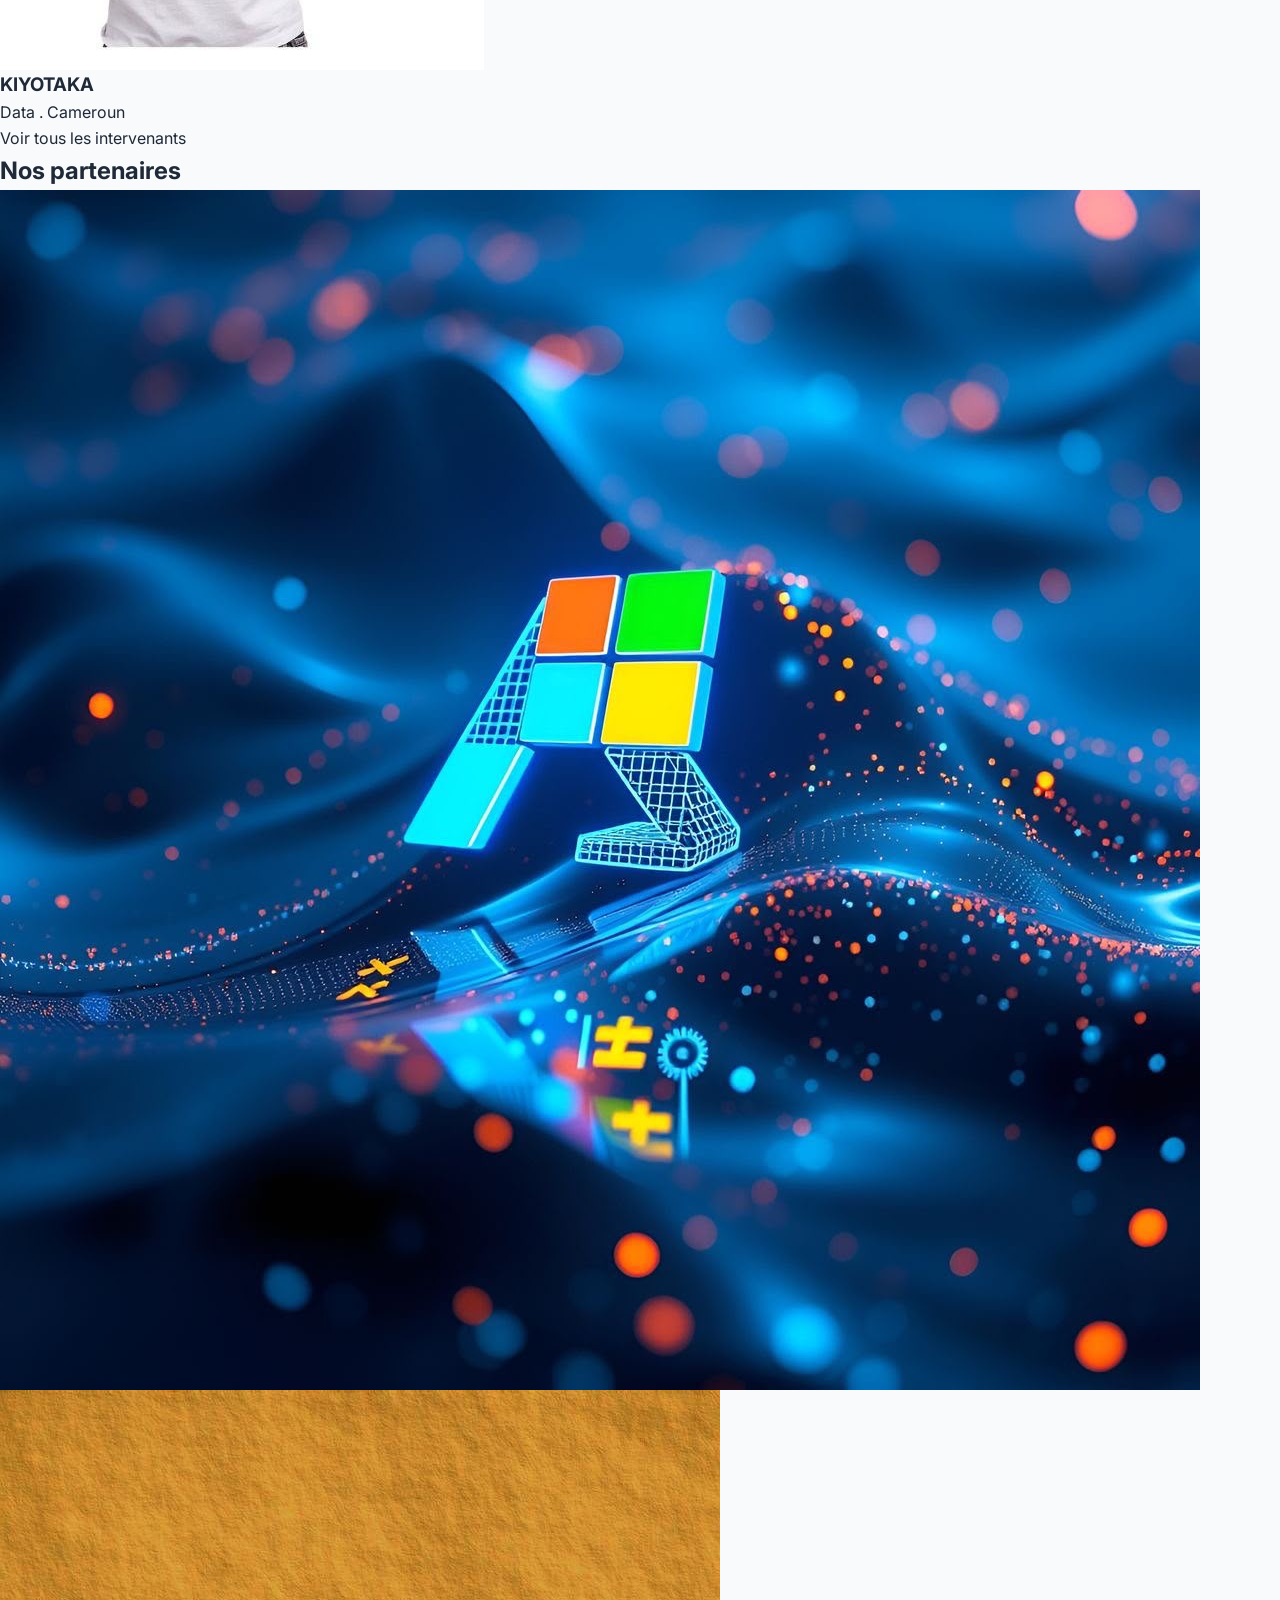
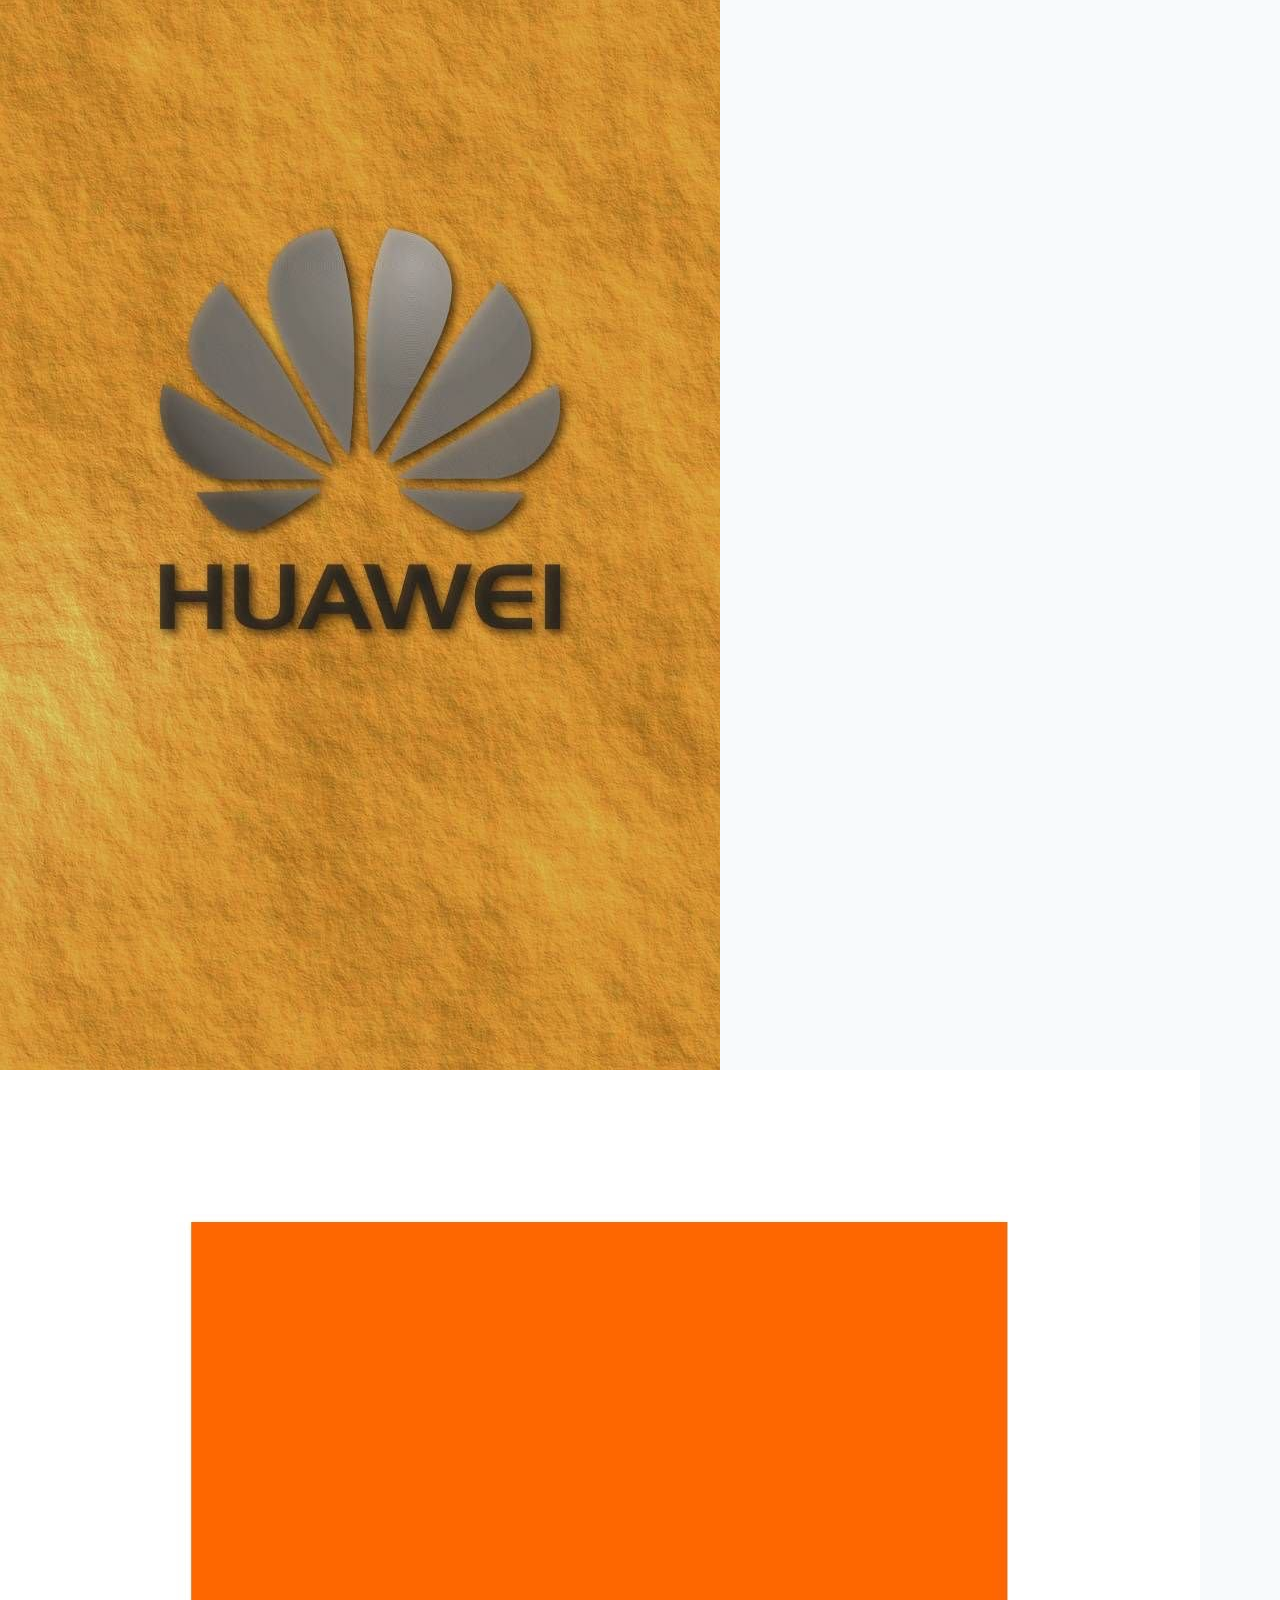
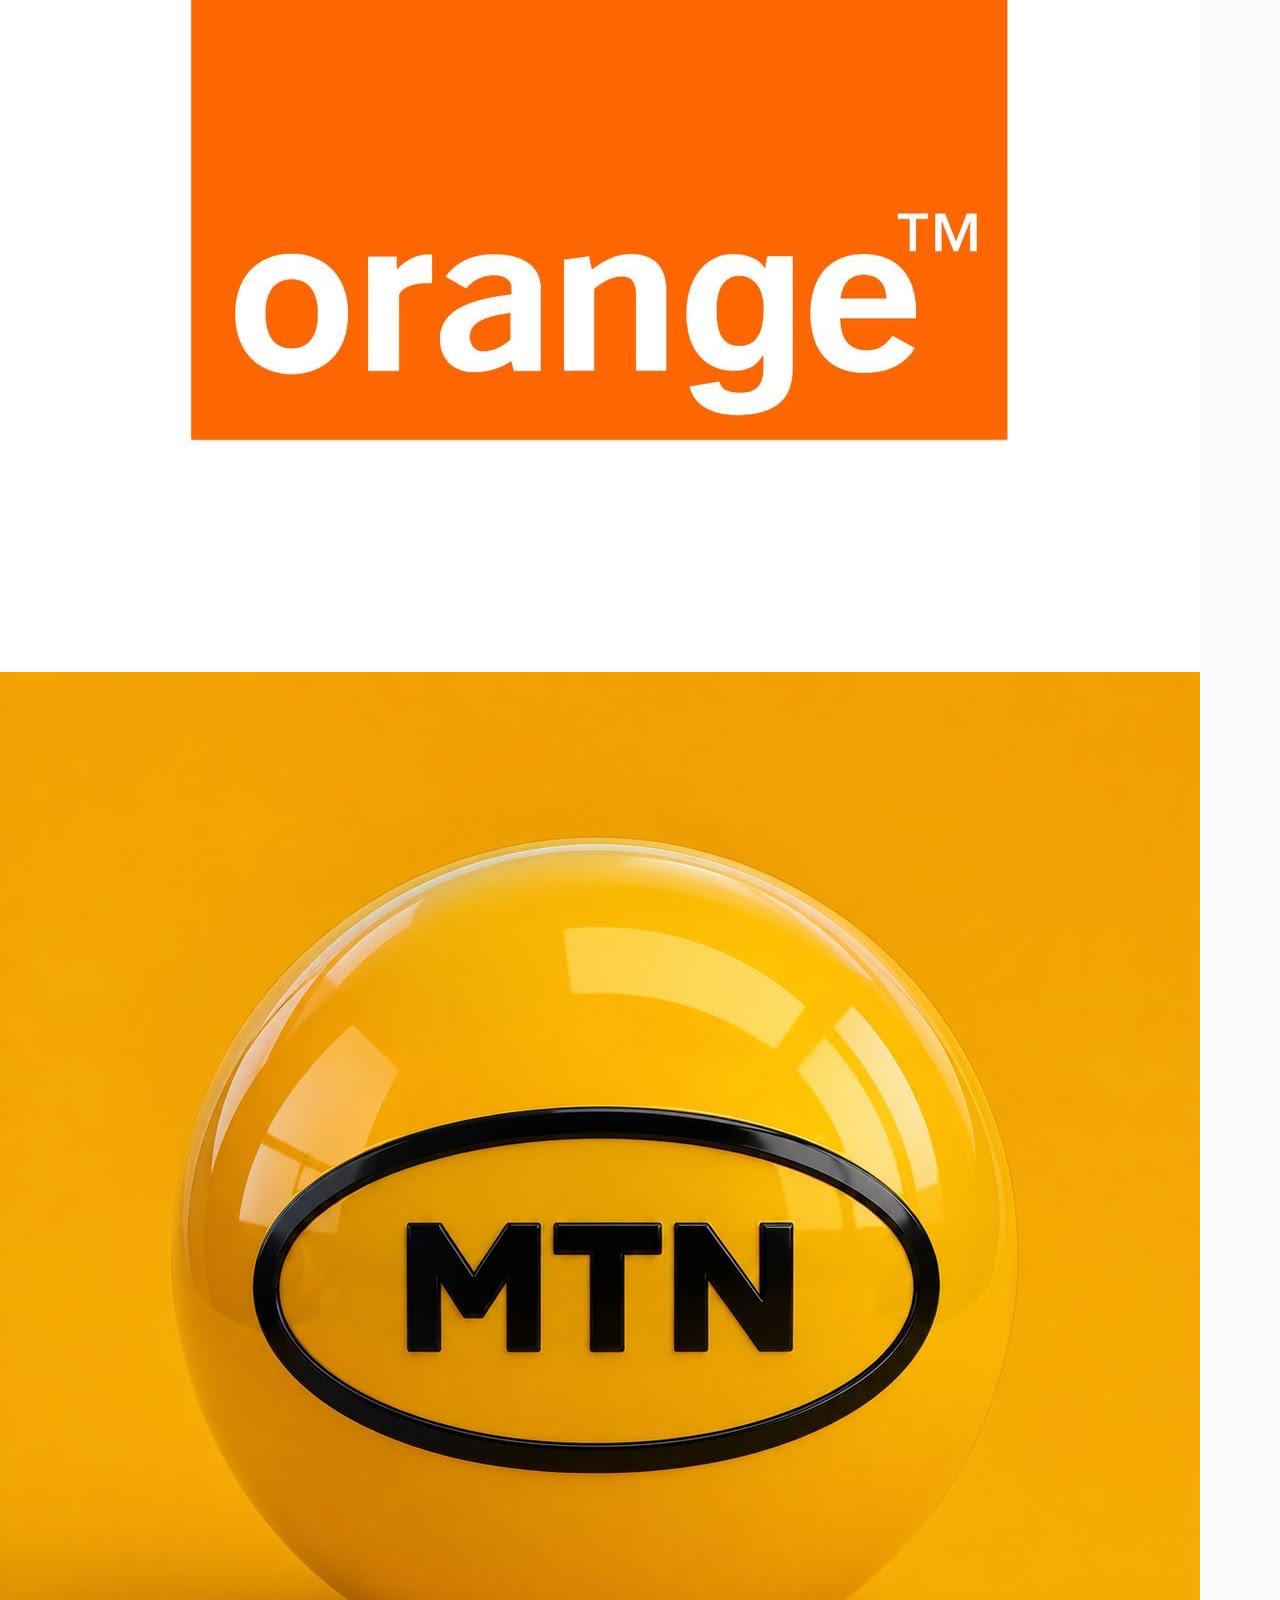
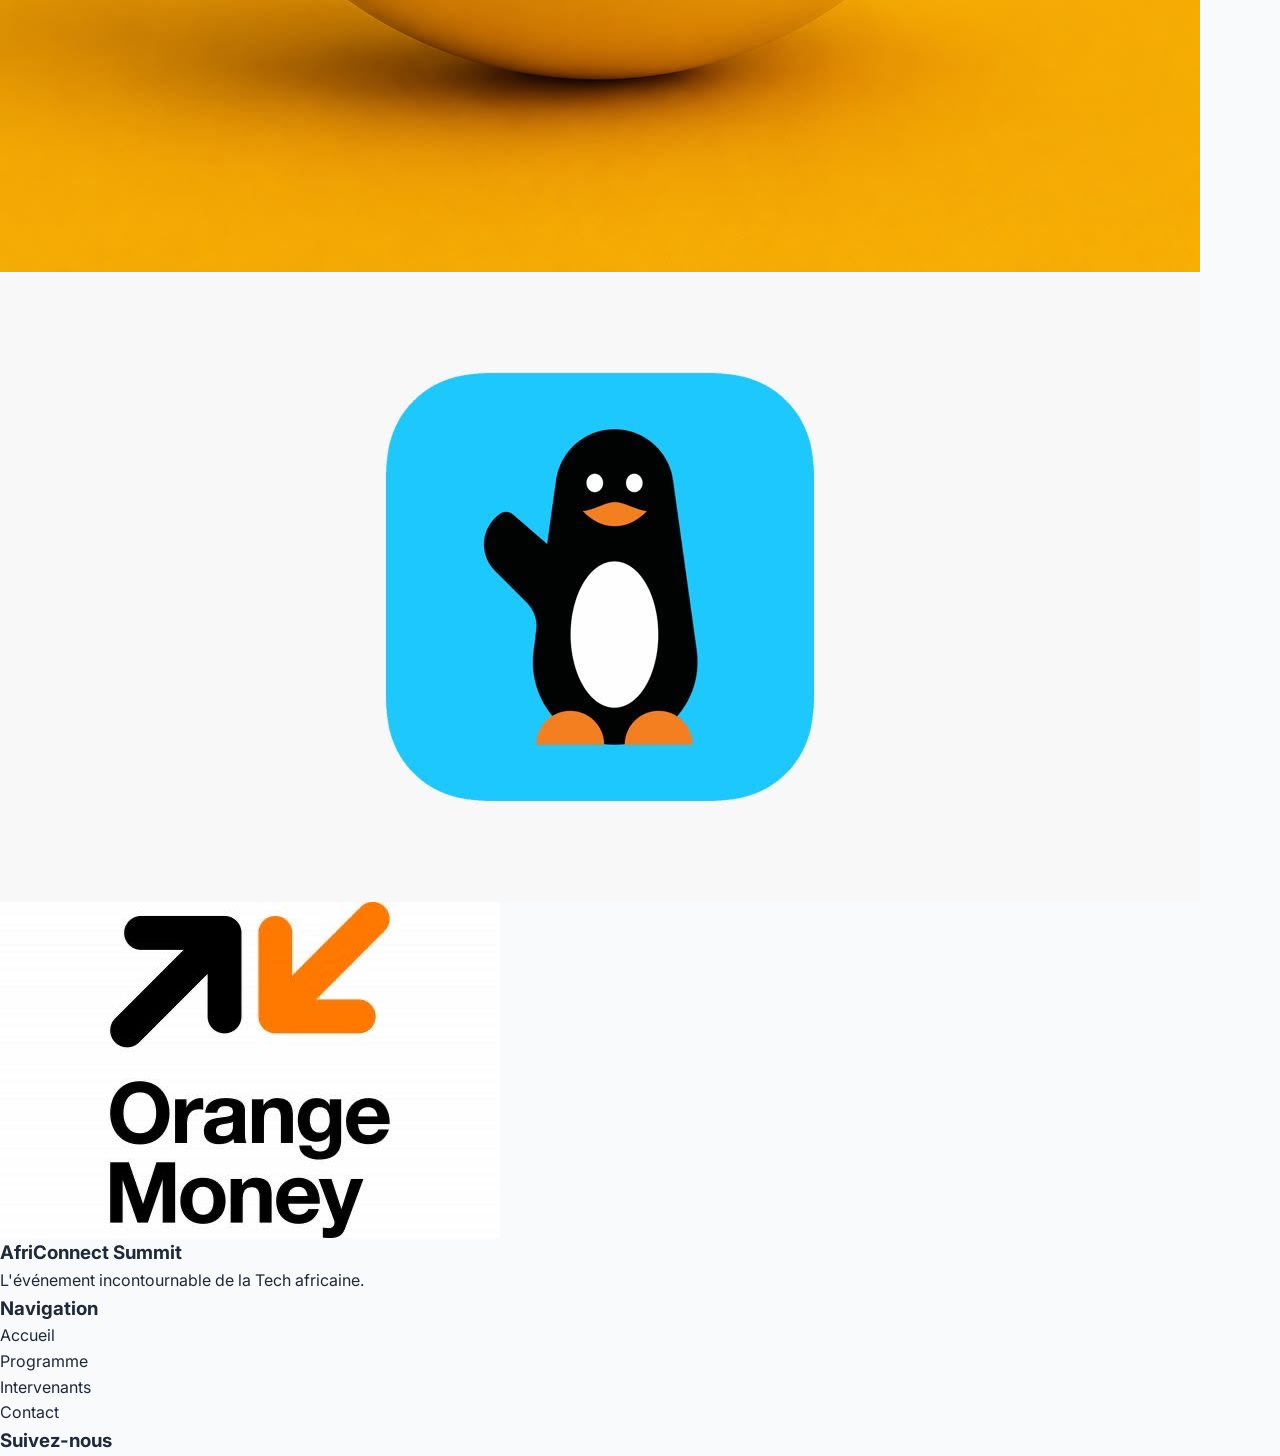
==== commit af03e823: "Ajoute du style CSS du header et de la section hero" ====
--- a/index.html
+++ b/index.html
@@ -58,10 +58,10 @@
 
                 <h1>Le plus grand événement Tech d'Afrique</h1>
 
-                <p class="badge">
-                    Dakar • 18 au 20 Novembre 2026
-                </p>
-                <h1>Le plus grand sommet technologique d'Afrique</h1>
+                <p class="hero-badge">
+                    🎤Dakar • 18 au 20 Novembre 2026
+                </p hero-descript>
+                <p>Rejoignez les meilleurs experts, entrepreneurs et passionnes de technologies</p>
 
                 <div class="hero-buttons">
 
--- a/css/style.css
+++ b/css/style.css
@@ -0,0 +1,180 @@
+
+/*navbar*/
+nav{
+width:90%;
+ max-width:1200px;
+ margin:auto;
+ display:flex;
+ justify-content:space-between;
+align-items:center;
+padding:18px 0;
+}
+ nav ul{
+display:flex;
+gap:35px;
+ }
+
+nav ul a{
+ font-weight:600;
+ transition:.3s;
+}
+
+nav ul a:hover{
+ color:#1f75f7;   
+}
+nav button{
+  border:none;
+ background:none;
+ cursor:pointer;
+ font-size:1.3rem;
+}
+
+/* HEADER  */
+
+header{
+width:100%;
+ background:white;
+position:sticky;
+top:0;
+ z-index:1000;
+ box-shadow:0 4px 20px rgba(0,0,0,.10);
+}
+
+/*principale*/
+
+*{ margin:0;
+ padding:0;
+ box-sizing:border-box;
+}
+
+html{
+ scroll-behavior:smooth;
+}
+
+body{ font-family:"Inter",sans-serif;
+ background:#F8FAFC;
+ color:#1F2937;
+ line-height:1.6;
+}
+
+img{
+max-width:100%;
+ display:block;
+}
+
+a{
+ text-decoration:none;
+color:inherit;
+}
+
+ul{
+ list-style:none;
+}
+/*logo*/
+.logo{
+display:flex;
+align-items:center;
+ gap:12px;
+font-size:1.3rem;
+font-weight:700;
+ color:#2563EB;
+}
+
+.logo img{
+ width:55px;
+ height:55px;
+ border-radius:50%;
+
+}
+/*HERO */
+
+#hero{
+ width:90%;
+ max-width:1200px;
+min-height:calc(100vh - 80px);
+margin:auto;
+ display:grid;
+  grid-template-columns:repeat(2,1fr);
+ align-items:center;
+ gap:70px;
+ padding-top: 80px;
+}
+.hero-content h1{
+font-family:"Space Grotesk",sans-serif;
+ font-size:3.8rem;
+ line-height:1.2;
+ margin:20px 0;
+}
+
+.hero-content p{
+ font-size:1.1rem;
+ color:#555;
+}
+.hero-buttons{
+display:flex;
+ gap:20px;
+ margin:40px 0;
+}
+
+.hero-badge{
+ display:inline-block;
+ padding:8px 18px;
+background:#FFF7ED;
+color:#F97316;
+ border:1px solid #FDBA74;
+border-radius:999px;
+ font-weight:600;
+ margin-bottom:20px;
+}
+.btn-primary{
+background:#2563EB;
+ color:white;
+padding:15px 30px;
+ border-radius:12px;
+transition:.3s;
+}
+
+.btn-primary:hover{
+ background:#1D4ED8;
+
+}
+
+.btn-secondary{
+ border:2px solid #2563EB;
+ color:#2563EB;
+padding:15px 30px;
+border-radius:12px;
+transition:.3s;
+}
+
+.btn-secondary:hover{
+background:#2563EB;
+color:white;
+}
+.hero-image img{
+border-radius:25px;
+box-shadow:0 25px 45px rgba(0,0,0,.15);
+width: 100%;
+height: 550px;
+object-fit: cover;
+
+}
+/*counter*/
+.countdown{
+ display:flex;
+gap:20px;
+ margin-top:40px;
+}
+
+.countdown div{
+background:white;
+ padding:20px;
+ border-radius:15px;
+ box-shadow:0 10px 20px rgba(0,0,0,.08);
+ text-align:center;
+}
+
+.countdown h2{
+ color:#f97c16;
+ font-size:2rem;
+}
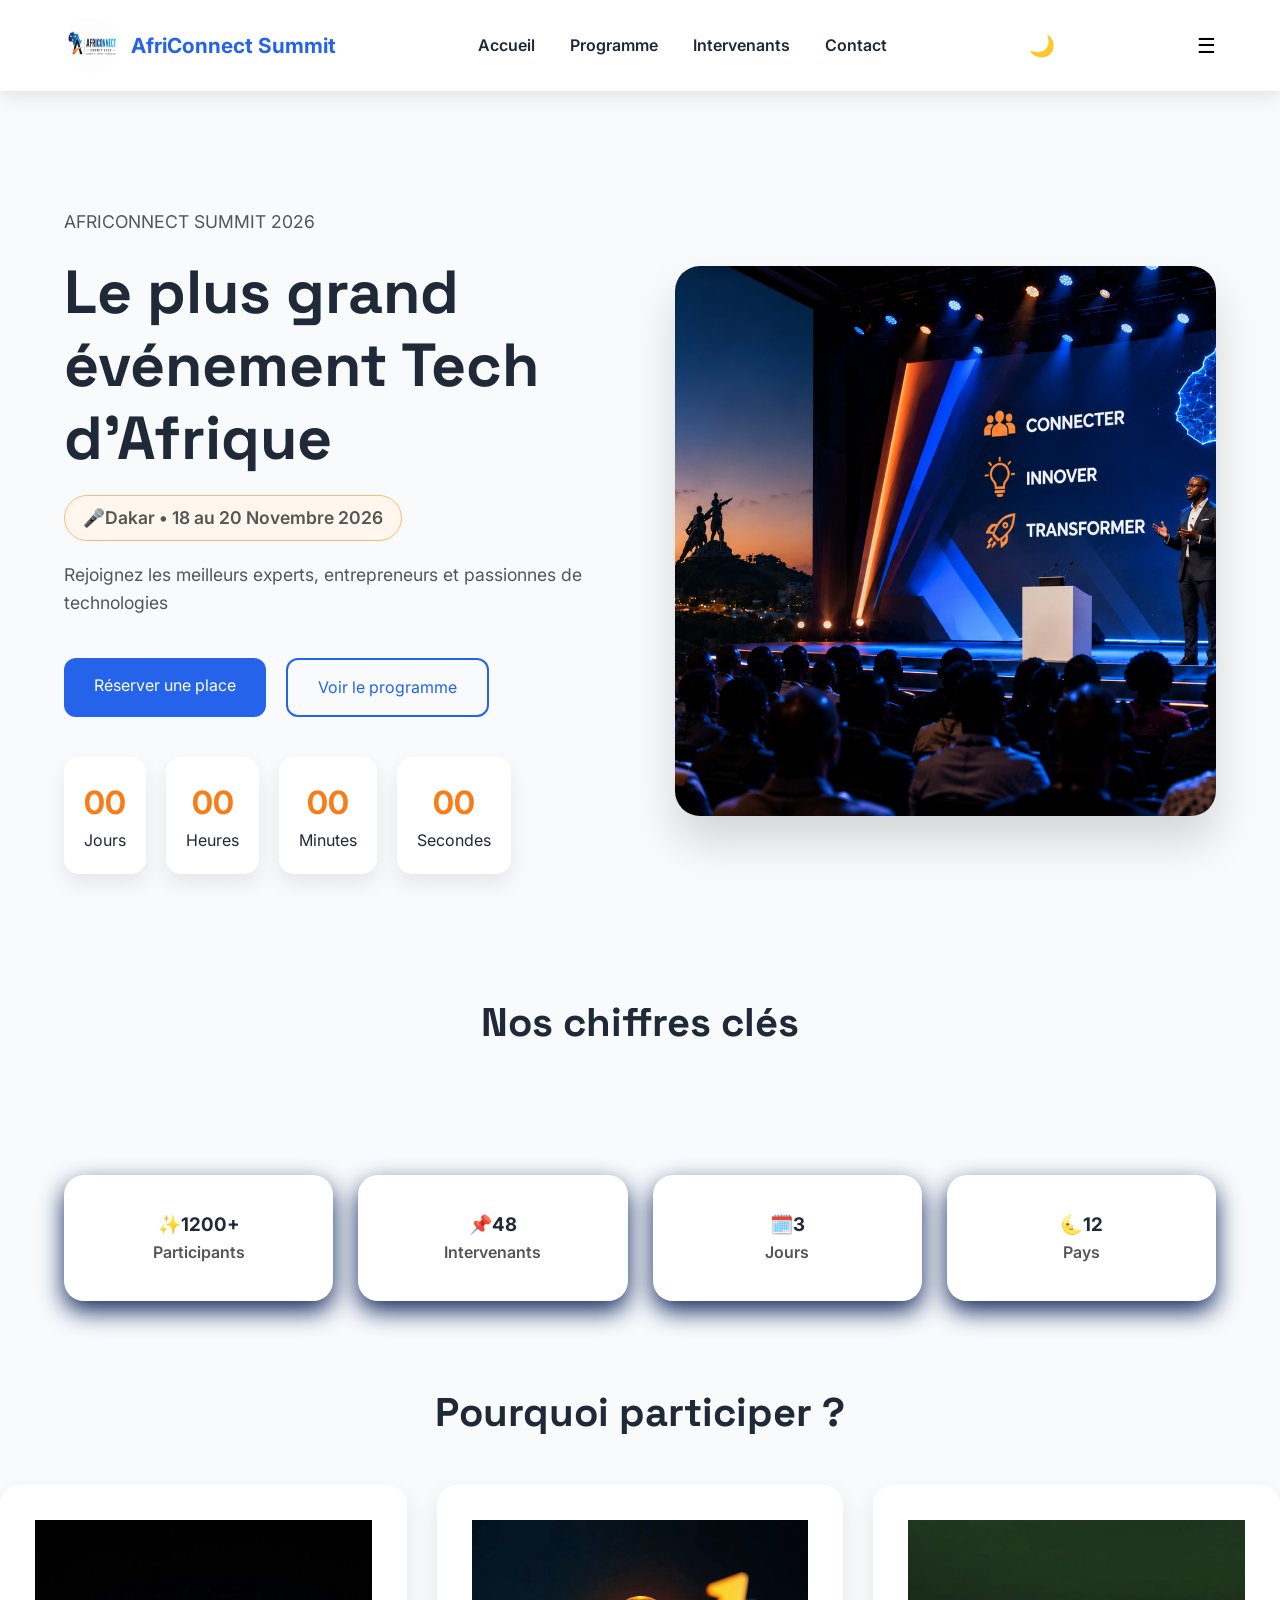
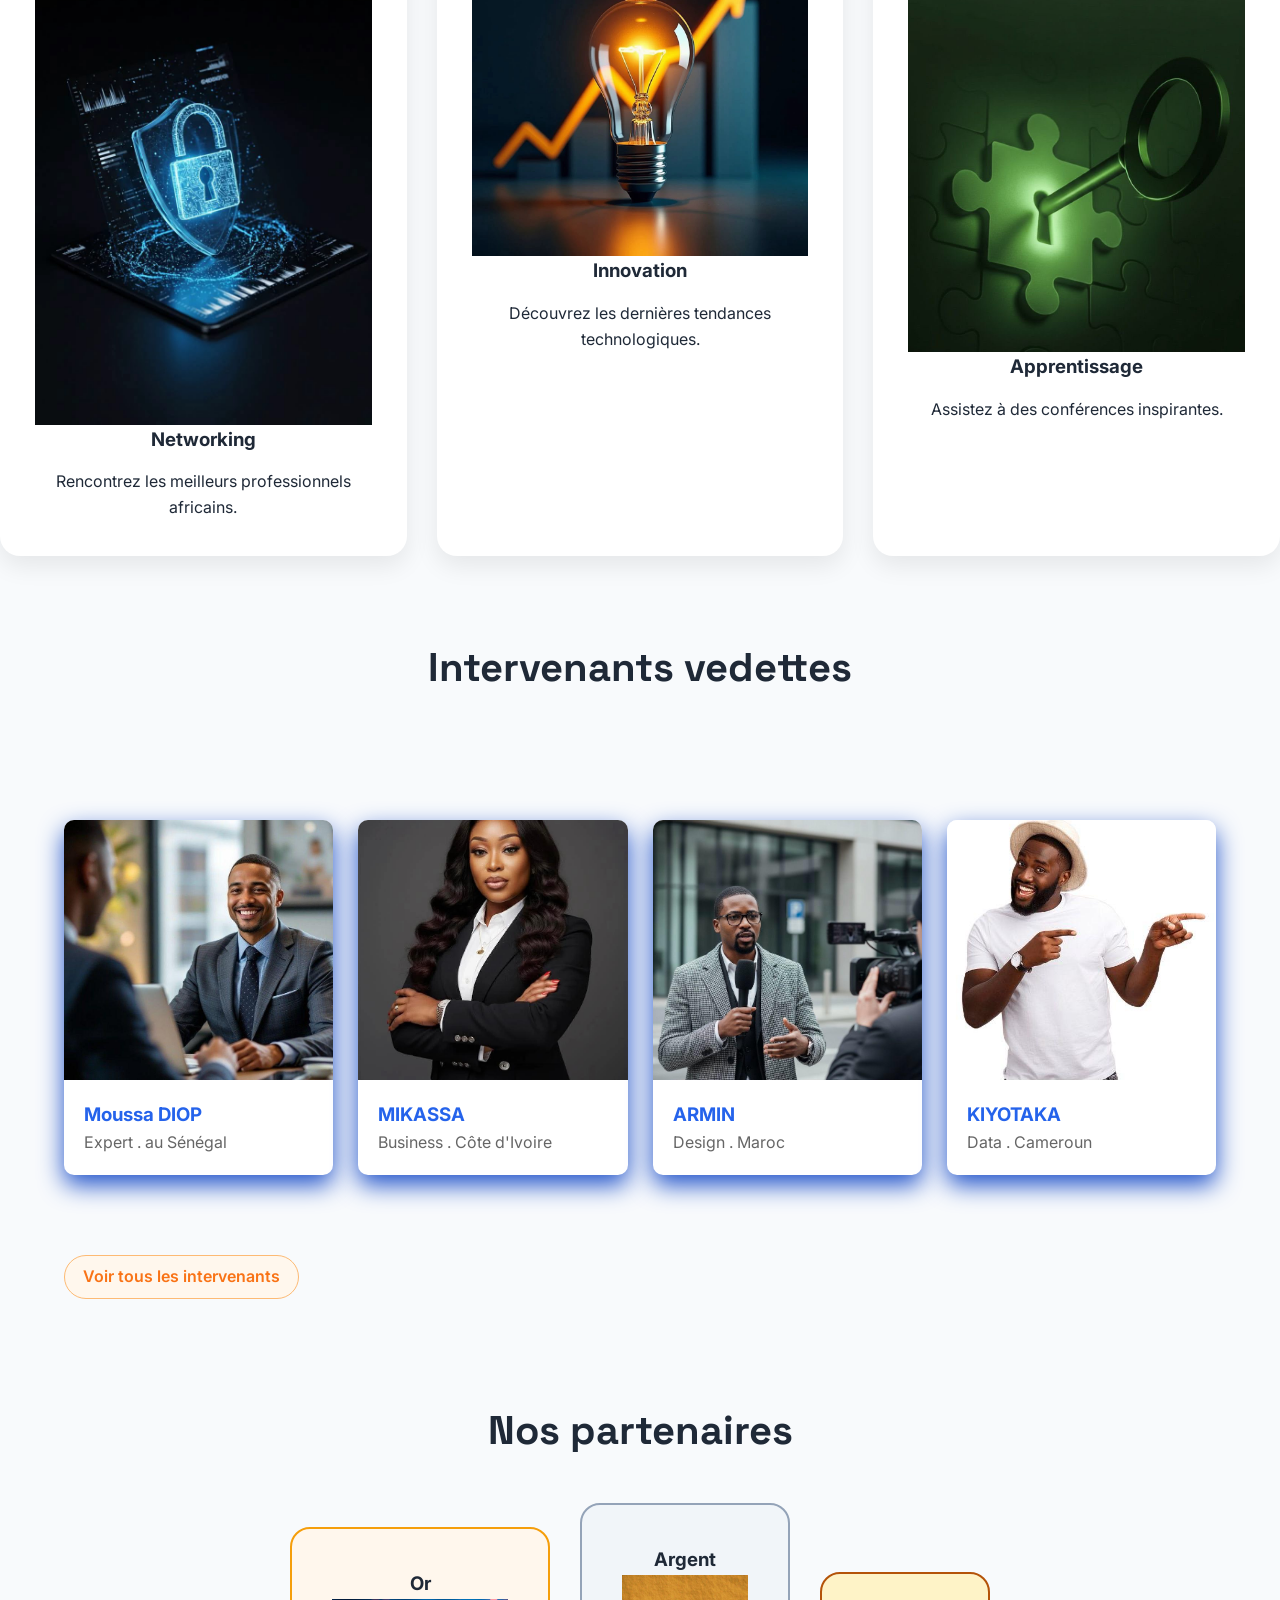
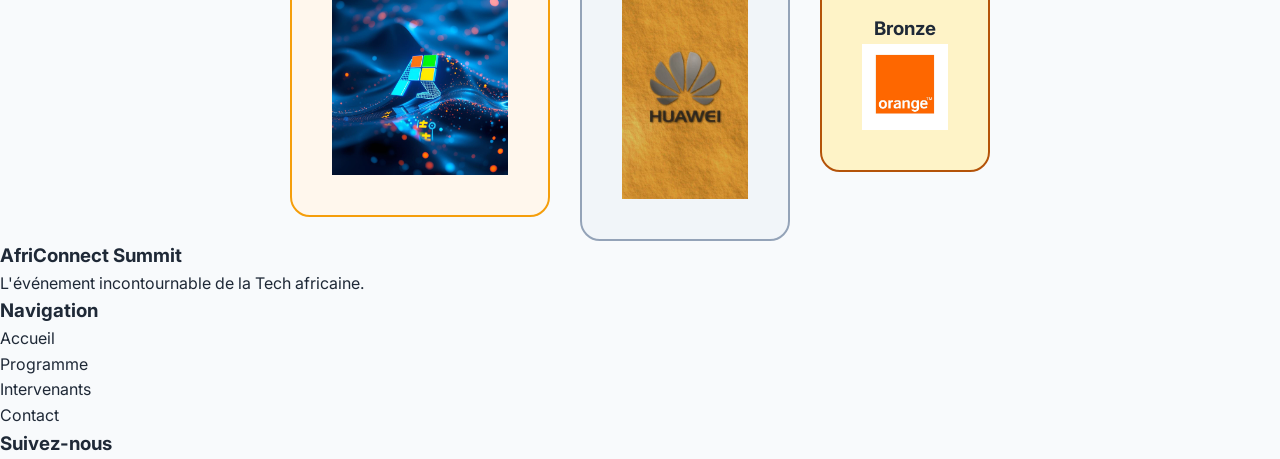
==== commit 1790df88: "finitialisation du css" ====
--- a/index.html
+++ b/index.html
@@ -60,7 +60,7 @@
 
                 <p class="hero-badge">
                     🎤Dakar • 18 au 20 Novembre 2026
-                </p hero-descript>
+                </p class="hero-descript">
                 <p>Rejoignez les meilleurs experts, entrepreneurs et passionnes de technologies</p>
 
                 <div class="hero-buttons">
@@ -113,25 +113,25 @@
 
             <h2>Nos chiffres clés</h2>
 
-            <div class="stats-container">
-
-                <article>
-                    <h3>1200+</h3>
+            <div class="stats-grid">
+
+                <article class="stats-card">
+                    <h3>✨1200+</h3>
                     <p>Participants</p>
                 </article>
 
-                <article>
-                    <h3>48</h3>
+                <article class="stats-card">
+                    <h3>📌48</h3>
                     <p>Intervenants</p>
                 </article>
 
-                <article>
-                    <h3>3</h3>
+                <article class="stats-card">
+                    <h3>🗓️3</h3>
                     <p>Jours</p>
                 </article>
 
-                <article>
-                    <h3>12</h3>
+                <article class="stats-card">
+                    <h3>🌜12</h3>
                     <p>Pays</p>
                 </article>
 
@@ -140,25 +140,27 @@
         </section>
 
         <!-- POURQUOI PARTICIPER -->
+
         <section id="why">
 
             <h2>Pourquoi participer ?</h2>
 
-            <div>
-
-                <article>
+            <div class="arguments">
+
+                <article class="argument-card">
                     <img src="images/image24.jpeg" alt="networking">
                     <h3>Networking</h3>
                     <p>Rencontrez les meilleurs professionnels africains.</p>
                 </article>
 
-                <article>
+                
+                <article class="argument-card">
                     <img src="images/image23.jpeg" alt="innovation">
                     <h3>Innovation</h3>
                     <p>Découvrez les dernières tendances technologiques.</p>
                 </article>
 
-                <article>
+                <article class="argument-card">
                     <img src="images/image25.jpeg" alt="Apprentissage">
                     <h3>Apprentissage</h3>
                     <p>Assistez à des conférences inspirantes.</p>
@@ -175,34 +177,42 @@
 
             <div class="speakers-grid">
 
-                <article>
+                <article class="speaker-card">
                     <img src="images/image2.jpeg  " alt="Intervenant 1">
+                    <div class="speaker-info">
                     <h3>Moussa DIOP</h3>
                     <p>Expert . au Sénégal</p>
-                </article>
-
-                <article>
+                    </div>
+                </article>
+
+                <article  class="speaker-card">
                     <img src="images/image4.jpeg" alt="Intervenant 2">
+                    <div class="speaker-info">
                     <h3>MIKASSA</h3>
                     <p>Business . Côte d'Ivoire</p>
-                </article>
-
-                <article>
+                    </div>
+                </article>
+
+                <article  class="speaker-card">
                     <img src="images/image3.jpeg" alt="Intervenant 3">
+                    <div class="speaker-info">
                     <h3>ARMIN</h3>
                     <p>Design . Maroc</p>
-                </article>
-
-                <article>
+                    </div>
+                </article>
+
+                <article  class="speaker-card">
                     <img src="images/image6.jpeg" alt="Intervenant 4">
+                    <div class="speaker-info">
                     <h3>KIYOTAKA</h3>
                     <p>Data . Cameroun</p>
-                </article>
-
-            </div>
-
+                     </div>
+                </article>
+
+            </div>
+<div  class="hero-badge">
             <a href="intervenants.html">Voir tous les intervenants</a>
-
+</div>
         </section>
 
         <!-- SPONSORS -->
@@ -210,16 +220,24 @@
 
             <h2>Nos partenaires</h2>
 
-            <div class="sponsors-grid">
-
-                <img src="images/image18.jpeg" alt="microsoft">
-                <img src="images/image19.jpeg" alt="huawei">
-                <img src="images/image20.jpeg" alt="orange">
-                <img src="images/image21.jpeg" alt="mtn">
-                <img src="images/image17.jpeg" alt="wave">
-                <img src="images/image22.jpeg" alt="orange money">
-
-            </div>
+            <div class="sponsors">
+
+    <div class="sponsor-card gold">
+        <h3>Or</h3>
+        <img src="images/image18.jpeg">
+    </div>
+
+    <div class="sponsor-card silver">
+        <h3>Argent</h3>
+        <img src="images/image19.jpeg">
+    </div>
+
+    <div class="sponsor-card bronze">
+        <h3>Bronze</h3>
+        <img src="images/image20.jpeg">
+    </div>
+
+</div>
 
         </section>
 
--- a/css/style.css
+++ b/css/style.css
@@ -159,6 +159,7 @@
 object-fit: cover;
 
 }
+
 /*counter*/
 .countdown{
  display:flex;
@@ -177,4 +178,848 @@
 .countdown h2{
  color:#f97c16;
  font-size:2rem;
-}+}
+
+/*STATISTIQUES */
+#stats{
+    padding-top: 80px;
+}
+#stats h2{
+    text-align:center;
+    margin-bottom:40px;
+    font-family:"Space Grotesk",sans-serif;
+    font-size:2.5rem;
+}
+.stats-grid{
+    width:90%;
+    max-width:1200px;
+    margin:auto;
+    padding:80px 0;
+    
+}
+
+.stats-grid{
+    display:grid;
+    grid-template-columns:repeat(4,1fr);
+    
+    gap:25px;
+}
+
+.stats-card{
+    background:white;
+    padding:35px 20px;
+    border-radius:20px;
+    text-align:center;
+    box-shadow:0 10px 25px rgb(21, 43, 96);
+    transition: .3s;
+}
+
+.stats-card:hover{
+    transform:translateY(-8px);
+}
+
+.stats-card h2{
+    font-size:2.8rem;
+    color:#2563EB;
+}
+
+.stats-card p{
+    color:#555;
+    font-weight:600;
+}
+/* ==========================
+   POURQUOI PARTICIPER
+========================== */
+
+.why-section{
+    width:90%;
+    max-width:1200px;
+    margin:auto;
+}#why h2{
+    text-align:center;
+    margin-bottom:40px;
+    font-family:"Space Grotesk",sans-serif;
+    font-size:2.5rem;
+}
+
+
+.section-title{
+    text-align:center;
+    margin-bottom:50px;
+}
+
+.section-title h2{
+    font-size:2.5rem;
+    font-family:"Space Grotesk",sans-serif;
+}
+
+.section-title span{
+    color:#2563EB;
+}
+
+
+.arguments{
+    display:flex;
+    gap:30px;
+}
+
+.argument-card{
+    flex:1;
+    background:white;
+    padding:35px;
+    border-radius:20px;
+    text-align:center;
+    box-shadow:0 10px 25px rgba(0,0,0,.08);
+    transition:.4s;
+
+}
+
+.argument-card.active{
+    opacity:1;
+    transform:translateY(0);
+}
+
+.argument-card:hover{
+    transform:translateY(-10px);
+}
+
+.argument-card i{
+    font-size:40px;
+    color:#F97316;
+    margin-bottom:20px;
+}
+
+.argument-card h3{
+    margin-bottom:15px;
+}
+
+/*intervenants*/
+#featured-speakers h2{
+    text-align:center;
+    margin-bottom:40px;
+    font-family:"Space Grotesk",sans-serif;
+    font-size:2.5rem;}
+
+#featured-speakers{
+
+    width:90%;
+
+    max-width:1200px;
+
+    margin:auto;
+
+    padding:80px 0;
+padding-top: 80px;
+}
+
+.speakers-grid{
+display:grid;
+ grid-template-columns:repeat(4,1fr);
+gap:25px;
+ padding-top: 80px;
+     padding-bottom: 80px;
+}
+
+.speaker-card{
+ background:white;
+border-radius:10px;
+overflow:hidden;
+box-shadow:0 10px 25px rgb(34, 84, 202);
+ transition:.3s;
+
+}
+
+.speaker-card:hover{
+transform:translateY(-10px);
+}
+
+.speaker-card img{
+ width:100%;
+height:260px;
+ object-fit:cover;
+}
+
+.speaker-info{
+padding:20px;
+}
+
+.speaker-info h3{
+ color:#2563EB;
+}
+
+.speaker-info p{
+color:#666;
+}
+/* SPONSORS*/
+
+#sponsors h2{
+    text-align:center;
+    margin-bottom:40px;
+    font-family:"Space Grotesk",sans-serif;
+    font-size:2.5rem;}
+.sponsors{
+    width:90%;
+    max-width:1200px;
+    margin:auto;
+    display:flex;
+    justify-content:center;
+    align-items:center;
+    gap:30px;
+}
+
+
+.sponsor-card{
+    text-align:center;
+    border-radius:20px;
+    padding:40px;
+    font-weight:bold;
+}
+
+
+.gold{
+    width:260px;
+    background:#FFF7ED;
+    border:2px solid #F59E0B;
+}
+
+
+.silver{
+    width:210px;
+    background:#F1F5F9;
+    border:2px solid #94A3B8;
+}
+
+
+.bronze{
+    width:170px;
+    background:#FEF3C7;
+    border:2px solid #B45309;
+}
+
+/*page programme*/
+#hero-programme a{
+     color:#F97316;
+}
+#hero-programme{
+    min-height:50vh;
+    background:linear-gradient(
+        rgba(0,0,0,.6),
+        rgba(0,0,0,.6)
+    ),
+    url("../images/image31.jpeg");
+
+    background-size:cover;
+    background-position:center;
+
+    color:white;
+    display:flex;
+    flex-direction:column;
+    justify-content:center;
+    align-items:center;
+    text-align:center;
+}
+
+
+.program-section{
+
+    width:90%;
+
+    max-width:1200px;
+
+    margin:auto;
+
+}
+
+.tabs{
+
+    display:flex;
+
+    justify-content:center;
+
+    gap:20px;
+        padding-top: 80px;
+
+
+}
+
+.tab-btn{
+
+    padding:12px 25px;
+
+    border-radius:30px;
+
+    border:none;
+
+    cursor:pointer;
+
+    background:#E5E7EB;
+
+}
+
+.tab-btn.active{
+
+    background:#2563EB;
+
+    color:white;
+
+}
+
+table{
+
+    width:100%;
+
+    margin-top:40px;
+
+    border-collapse:collapse;
+
+}
+
+th{
+
+    background:#2563EB;
+
+    color:white;
+
+}
+
+td,th{
+
+    padding:15px;
+
+    border:1px solid #ddd;
+
+}
+
+tr:nth-child(even){
+
+    background:#F8FAFC;
+
+}#themes h2{
+    text-align:center;
+    margin-bottom:40px;
+    margin-top: 80px;
+}
+/*THEMATIQUES */
+
+.themes-grid{
+
+    display:grid;
+
+    grid-template-columns:repeat(2,1fr);
+
+    gap:30px;
+
+}
+
+.theme-card{
+
+    background:white;
+
+    padding:30px;
+
+    border-radius:20px;
+
+    box-shadow:0 10px 20px rgba(0,0,0,.08);
+
+    transition:.3s;
+
+}
+
+.theme-card:hover{
+
+    transform:scale(1.03);
+}
+/* PAGE INTERVENANTS */
+#hero-intervenants a{
+     color:#F97316;
+}
+#hero-intervenants{
+min-height:50vh;
+background:linear-gradient(
+rgba(0,0,0,.6),
+rgba(0,0,0,.6)
+),
+url("../images/image32.jpeg");
+
+background-size:cover;
+background-position:center;
+
+color:white;
+display:flex;
+flex-direction:column;
+justify-content:center;
+align-items:center;
+text-align:center;
+}
+
+.filters{
+
+    display:flex;
+
+    justify-content:center;
+
+    gap:15px;
+
+    margin-bottom:40px;
+    padding-top: 80px;
+
+}
+
+.filter-btn{
+
+    padding:10px 25px;
+
+    border:none;
+
+    border-radius:25px;
+
+    cursor:pointer;
+
+}
+
+.filter-btn.active{
+
+    background:#2563EB;
+
+    color:white;
+
+}
+
+.all-speakers{
+
+    display:grid;
+
+    grid-template-columns:repeat(3,1fr);
+
+    gap:30px;}
+
+    /* ==========================
+   HERO INTERNE CONTACT
+========================== */
+
+.hero-interne{
+    min-height:50vh;
+    background:
+    linear-gradient(
+        rgba(15,23,42,.75),
+        rgba(15,23,42,.75)
+    ),
+    url("../images/image34.jpeg");
+
+    background-size:cover;
+    background-position:center;
+
+    display:flex;
+    flex-direction:column;
+    justify-content:center;
+    align-items:center;
+
+    text-align:center;
+    color:white;
+    padding:40px;
+}
+
+
+.hero-interne h1{
+    font-family:"Space Grotesk",sans-serif;
+    font-size:3rem;
+    margin-bottom:20px;
+}
+
+
+.hero-interne a{
+    color:#F97316;
+}
+
+
+
+
+
+/*  FORMULAIRE CONTACT*/
+
+.contact-container{
+
+ width:90%;
+ max-width:1200px;
+margin:80px auto;
+ display:flex;
+ gap:40px;
+      align-items:flex-start;
+}
+
+.contact-form,
+.contact-info{
+flex:1;
+ background:white;
+padding:40px;
+ border-radius:25px;
+ box-shadow: 0 15px 35px rgba(0,0,0,.08);
+}
+
+.contact-form h2,
+.contact-info h2{
+font-family:"Space Grotesk",sans-serif;
+color:#2563EB;
+margin-bottom:25px;
+
+}
+label{
+ display:block;
+  margin-bottom:8px;
+   font-weight:600;
+
+}
+input,
+select,
+textarea{
+ width:100%;
+padding:15px;
+margin-bottom:15px;
+border:1px solid #D1D5DB;
+ border-radius:12px;
+font-family:"Inter",sans-serif;
+ transition:.3s;
+}
+
+input:focus,
+select:focus,
+textarea:focus{
+outline:none;
+border-color:#2563EB;
+ box-shadow:0 0 0 3px rgba(37,99,235,.15);
+}
+.btn-submit{
+ width:100%;
+ border:none;
+ background:#2563EB;
+color:white;
+ padding:15px;
+ border-radius:15px;
+ font-size:1rem;
+ font-weight:600;
+ cursor:pointer;
+ transition:.3s;
+}
+.btn-submit:hover{
+ background:#1D4ED8;
+ transform:translateY(-3px);
+}
+small{
+display:block;
+ color:red;
+ margin-bottom:10px;
+
+}
+#successMessage{
+margin-top:20px;
+padding:15px;
+border-radius:10px;
+ background:#DCFCE7;
+ color:#166534;
+}
+
+
+/*  INFORMATIONS */
+
+.contact-info p{
+margin:20px 0;
+color:#555;
+ font-size:1.05rem;
+}
+
+
+
+/* FAQ  */
+
+.faq{
+ width:90%;
+max-width:900px;
+ margin:80px auto;
+}
+
+.faq h2{
+    text-align:center;
+    font-family:"Space Grotesk",sans-serif;
+    margin-bottom:40px;
+}
+
+.faq-item{
+ background:white;
+margin-bottom:15px;
+ border-radius:15px;
+ overflow:hidden;
+ box-shadow:0 8px 20px rgba(0,0,0,.08);
+}
+
+.faq-item input{
+  display:none;
+}
+
+.faq-item label{
+display:block;
+ padding:20px;
+ cursor:pointer;
+ font-weight:600;
+  color:#2563EB;
+}
+.faq-item p{
+ max-height:0;
+ overflow:hidden;
+ padding:0 20px;
+ color:#555;
+ transition:.4s;
+}
+.faq-item input:checked ~ p{
+max-height:100px;
+padding:20px;
+}
+
+
+/*  GOOGLE MAP */
+
+.map{
+width:90%;
+ max-width:1200px;
+ margin:80px auto;
+}
+.map h2{
+text-align:center;
+ font-family:"Space Grotesk",sans-serif;
+ margin-bottom:30px;
+}
+
+.map iframe{
+ border:0;
+ border-radius:25px;
+  box-shadow:0 10px 25px rgba(0,0,0,.15);
+
+}
+/* ==========================
+   RESPONSIVE DESIGN
+========================== */
+
+
+/* TABLETTE */
+@media (max-width: 992px){
+
+    /* Navbar */
+    nav{
+        width:90%;
+    }
+
+    nav ul{
+        gap:20px;
+    }
+
+
+    /* Hero accueil */
+    #hero{
+        grid-template-columns:1fr;
+        text-align:center;
+        gap:40px;
+        padding-top:50px;
+    }
+
+
+    .hero-content h1{
+        font-size:3rem;
+    }
+
+
+    .hero-buttons{
+        justify-content:center;
+    }
+
+
+    .hero-image img{
+        height:450px;
+    }
+
+
+    /* Statistiques */
+    .stats-container{
+        grid-template-columns:repeat(2,1fr);
+    }
+
+
+    /* Pourquoi participer */
+    #why > div{
+        flex-wrap:wrap;
+    }
+
+
+    .argument-card{
+        flex-basis:45%;
+    }
+
+
+    /* Intervenants */
+    .speakers-grid{
+        grid-template-columns:repeat(2,1fr);
+    }
+
+
+    /* Contact */
+    .contact-container{
+        flex-direction:column;
+    }
+
+}
+
+
+
+/* MOBILE */
+@media (max-width:600px){
+
+    /* Général */
+    body{
+        font-size:15px;
+    }
+
+    /* Navbar */
+    header{
+        position:relative;
+    }
+
+    nav{
+        flex-direction:column;
+        gap:20px;
+    }
+
+    nav ul{
+        flex-direction:column;
+        text-align:center;
+        gap:15px;
+    }
+
+    /* Hero */
+    #hero{
+
+        width:90%;
+        min-height:auto;
+
+    }
+    .hero-content h1{
+
+        font-size:2.2rem;
+
+    }
+    .hero-buttons{
+
+        flex-direction:column;
+
+    }
+
+    .btn-primary,
+    .btn-secondary{
+
+        width:100%;
+        text-align:center;
+
+    }
+
+    .hero-image img{
+
+        height:300px;
+
+    }
+
+    /* Compteur */
+    .countdown{
+
+        display:grid;
+
+        grid-template-columns:repeat(2,1fr);
+
+    }
+
+    /* Sections */
+    #stats,
+    #why,
+    #featured-speakers,
+    #sponsors{
+
+        padding:50px 0;
+
+    }
+
+    /* Statistiques */
+    .stats-container{
+
+        grid-template-columns:1fr;
+
+    }
+
+    /* Pourquoi */
+    #why > div{
+
+        flex-direction:column;
+
+    }
+    .argument-card{
+
+        width:100%;
+
+    }
+
+    /* Speakers */
+    .speakers-grid{
+
+        grid-template-columns:1fr;
+
+    }
+
+    .speaker-card img{
+
+        height:250px;
+
+    }
+
+    /* Programme */
+    table{
+
+        display:block;
+
+        overflow-x:auto;
+
+        white-space:nowrap;
+
+    }
+    .themes-grid{
+
+        grid-template-columns:1fr;
+
+    }
+
+    /* Contact */
+    .contact-container{
+
+        width:90%;
+
+    }
+
+    .contact-form,
+    .contact-info{
+
+        padding:20px;
+
+    }
+
+    /* Footer */
+    footer{
+
+ text-align:center;
+
+ flex-direction:column;
+
+  align-items:center;
+
+    }
+
+
+}
+
+
+
+
+
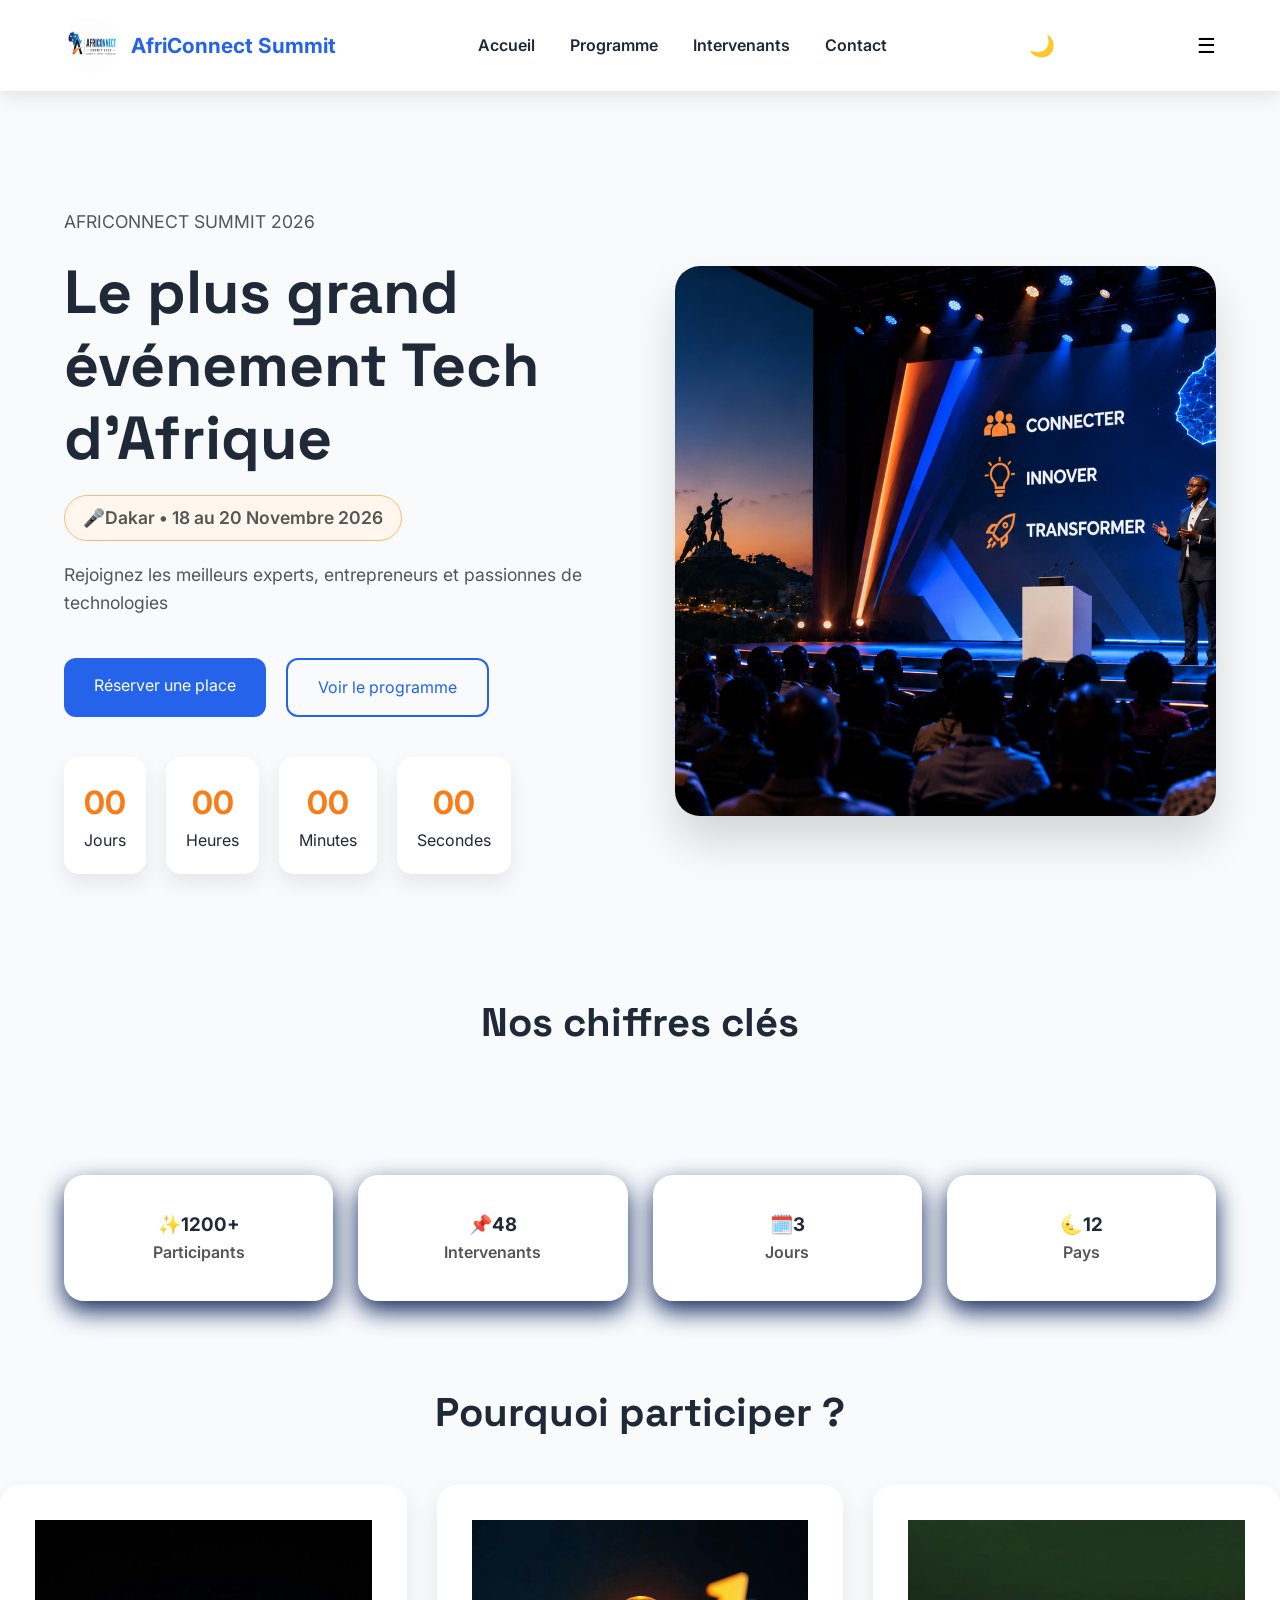
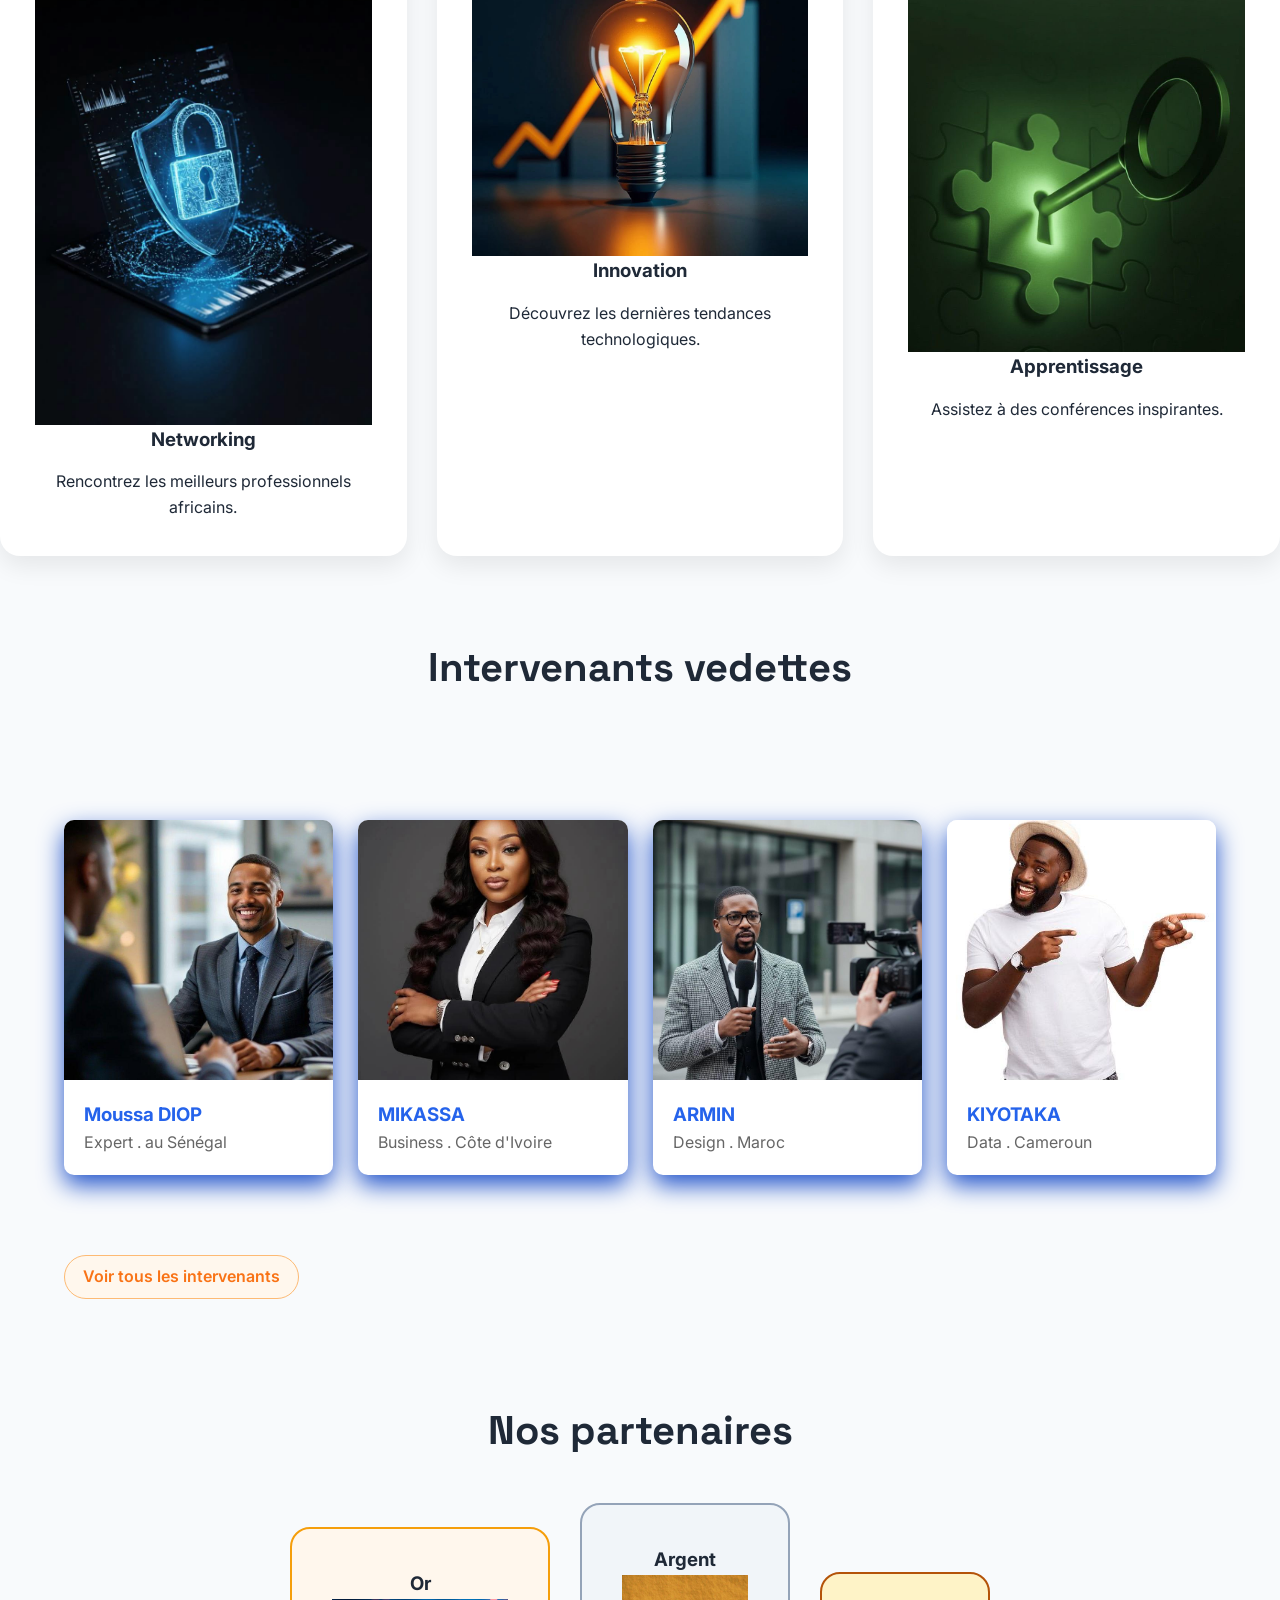
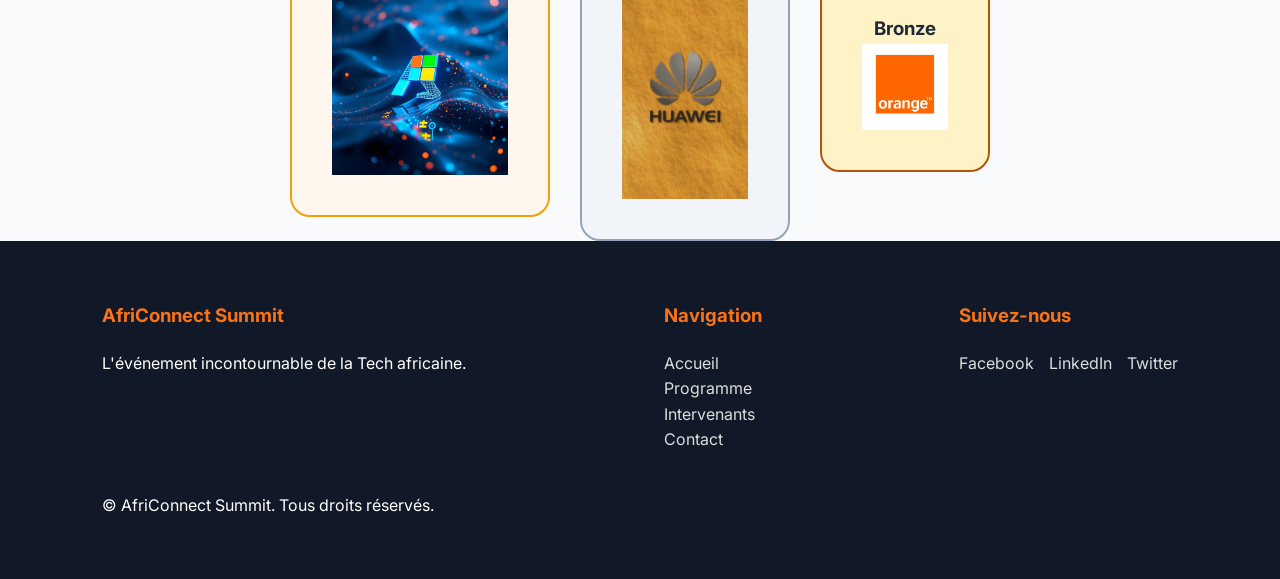
==== commit 06f2a488: "Ajout des fonctionalites Javascript : Dark/light mode ,navbar au scroll et bouton de retour en haut" ====
--- a/index.html
+++ b/index.html
@@ -35,9 +35,9 @@
             </ul>
 
             <!-- Bouton thème -->
-            <button aria-label="Changer de thème">
-                🌙
-            </button>
+            <button id="theme-toggle" aria-label="Changer de thème">
+    🌙
+</button> 
 
             <!-- Menu hamburger -->
             <button aria-label="Ouvrir le menu">
@@ -244,46 +244,40 @@
     </main>
 
     <!--  FOOTER -->
-    <footer>
-
-        <div>
-
-            <h3>AfriConnect Summit</h3>
-
-            <p>
-                L'événement incontournable de la Tech africaine.
-            </p>
-
+   <footer>
+
+    <div>
+        <h3>AfriConnect Summit</h3>
+        <p>L'événement incontournable de la Tech africaine.</p>
+    </div>
+
+    <div>
+        <h3>Navigation</h3>
+
+        <ul>
+            <li><a href="index.html">Accueil</a></li>
+            <li><a href="programme.html">Programme</a></li>
+            <li><a href="intervenants.html">Intervenants</a></li>
+            <li><a href="contact.html">Contact</a></li>
+        </ul>
+    </div>
+
+    <div>
+        <h3>Suivez-nous</h3>
+
+        <div class="socials">
+            <a href="#">Facebook</a>
+            <a href="#">LinkedIn</a>
+            <a href="#">Twitter</a>
         </div>
-
-        <div>
-
-            <h3>Navigation</h3>
-
-            <ul>
-
-                <li><a href="index.html">Accueil</a></li>
-
-                <li><a href="programme.html">Programme</a></li>
-
-                <li><a href="intervenants.html">Intervenants</a></li>
-
-                <li><a href="contact.html">Contact</a></li>
-
-            </ul>
-
-        </div>
-
-        <div>
-
-            <h3>Suivez-nous</h3>
-
-            <!-- Les icônes seront ajoutées plus tard -->
-
-        </div>
-        <!--bouton retour en haut apres-->
-    </footer>
-
+    </div>
+    <p class="copyright">
+    © <span id="year"></span> AfriConnect Summit. Tous droits réservés.
+</p>
+
+<button class="top-btn" id="topBtn">⬆️</button>
+
+</footer>
     <script src="js/main.js"></script>
 
 </body>
--- a/css/style.css
+++ b/css/style.css
@@ -977,49 +977,187 @@
 
     /* Programme */
     table{
-
-        display:block;
-
-        overflow-x:auto;
-
-        white-space:nowrap;
-
+ display:block;
+ overflow-x:auto;/* gere le debordement Si le contenu est plus large que son conteneur, 
+ afficher une barre de défilement horizontale.*/
+ white-space:nowrap;
     }
     .themes-grid{
-
-        grid-template-columns:1fr;
+  grid-template-columns:1fr;
 
     }
 
     /* Contact */
     .contact-container{
-
-        width:90%;
-
-    }
-
+    width:90%;
+
+    }
     .contact-form,
     .contact-info{
-
         padding:20px;
-
     }
 
     /* Footer */
     footer{
-
  text-align:center;
-
  flex-direction:column;
-
   align-items:center;
-
-    }
-
-
-}
-
-
-
-
-
+    }
+
+}
+/*  FOOTER MODERNE */
+footer{
+    background:#111827;
+    color:white;
+    padding:60px 8%;
+    display:flex;
+    justify-content:space-between;
+    gap:40px;
+    flex-wrap:wrap;/*indique si les éléments d'un conteneur Flexbox doivent rester sur une seule ligne ou
+     passer à la ligne suivante lorsqu'il n'y a plus assez de place.*/
+}
+
+footer h3{
+    margin-bottom:20px;
+    color:#F97316;
+}
+
+footer a{
+    color:#ddd;
+    transition:.3s;
+}
+
+footer a:hover{
+    color:white;
+}
+
+.socials{
+    display:flex;
+    gap:15px;
+}
+
+.top-btn{
+ position:fixed;
+ bottom:25px;
+ right:25px;
+ width:45px;
+ height:45px;
+ border:none;
+ border-radius:50%;
+background:#2563EB;
+ color:white;
+font-size:20px;
+ cursor:pointer;/*changer l'apparence du curseur de la souris lorsqu'il survole un élément.
+Dans ton code*/
+
+}
+.top-btn:hover{
+
+    transform:translateY(-5px);
+
+}
+/* DARK MODE*/
+
+body.dark-mode{
+    background:#0F172A;
+    color:#F8FAFC;
+}
+
+body.dark-mode header{
+    background:#1E293B;
+}
+
+body.dark-mode .contact-form,
+body.dark-mode .contact-info,
+body.dark-mode .speaker-card,
+body.dark-mode .argument-card,
+body.dark-mode article,
+body.dark-mode .faq-item{
+    background:#1E293B;
+    color:white;
+}
+
+body.dark-mode footer{
+    background:#020617;
+}
+
+body.dark-mode input,
+body.dark-mode textarea,
+body.dark-mode select{
+    background:#334155;
+    color:white;
+    border:1px solid #475569;
+}
+/* Compte à rebours en mode sombre */
+body.dark-mode .countdown div{
+    background:#1E293B;
+    color:white;
+}
+
+body.dark-mode .countdown h2{
+    color:#F97316;
+}
+
+body.dark-mode .countdown span{
+    color:#F8FAFC;
+}
+/* Sponsors */
+body.dark-mode .sponsor-card{
+    background:#1E293B;
+}
+/* TABLEAU EN MODE SOMBRE */
+
+body.dark-mode table{
+    background:#1E293B;
+    color:white;
+}
+
+body.dark-mode thead{
+    background:#2563EB;
+}
+
+body.dark-mode th{
+    background:#2563EB;
+    color:white;
+}
+
+body.dark-mode tbody tr{
+    background:#1E293B;
+}
+
+body.dark-mode tbody tr:nth-child(even){
+    background:#334155;
+}
+
+body.dark-mode td{
+    background:transparent;
+    color:white;
+    border:1px solid #475569;
+}
+
+/* NAVBAR AU SCROLL */
+
+header{
+    position: sticky;
+    top: 0;
+    z-index: 1000; /*déterminer quel élément apparaît devant ou 
+    derrière un autre lorsque plusieurs éléments se chevauchent.*/
+    background: white;
+    transition: all .3s ease;
+}
+
+header.scrolled{
+    background: rgba(255,255,255,.95);
+    box-shadow: 0 8px 25px rgba(0,0,0,.15);
+}
+body.dark-mode header.scrolled{
+    background: rgba(15,23,42,.95);
+}
+
+
+
+
+
+
+
+
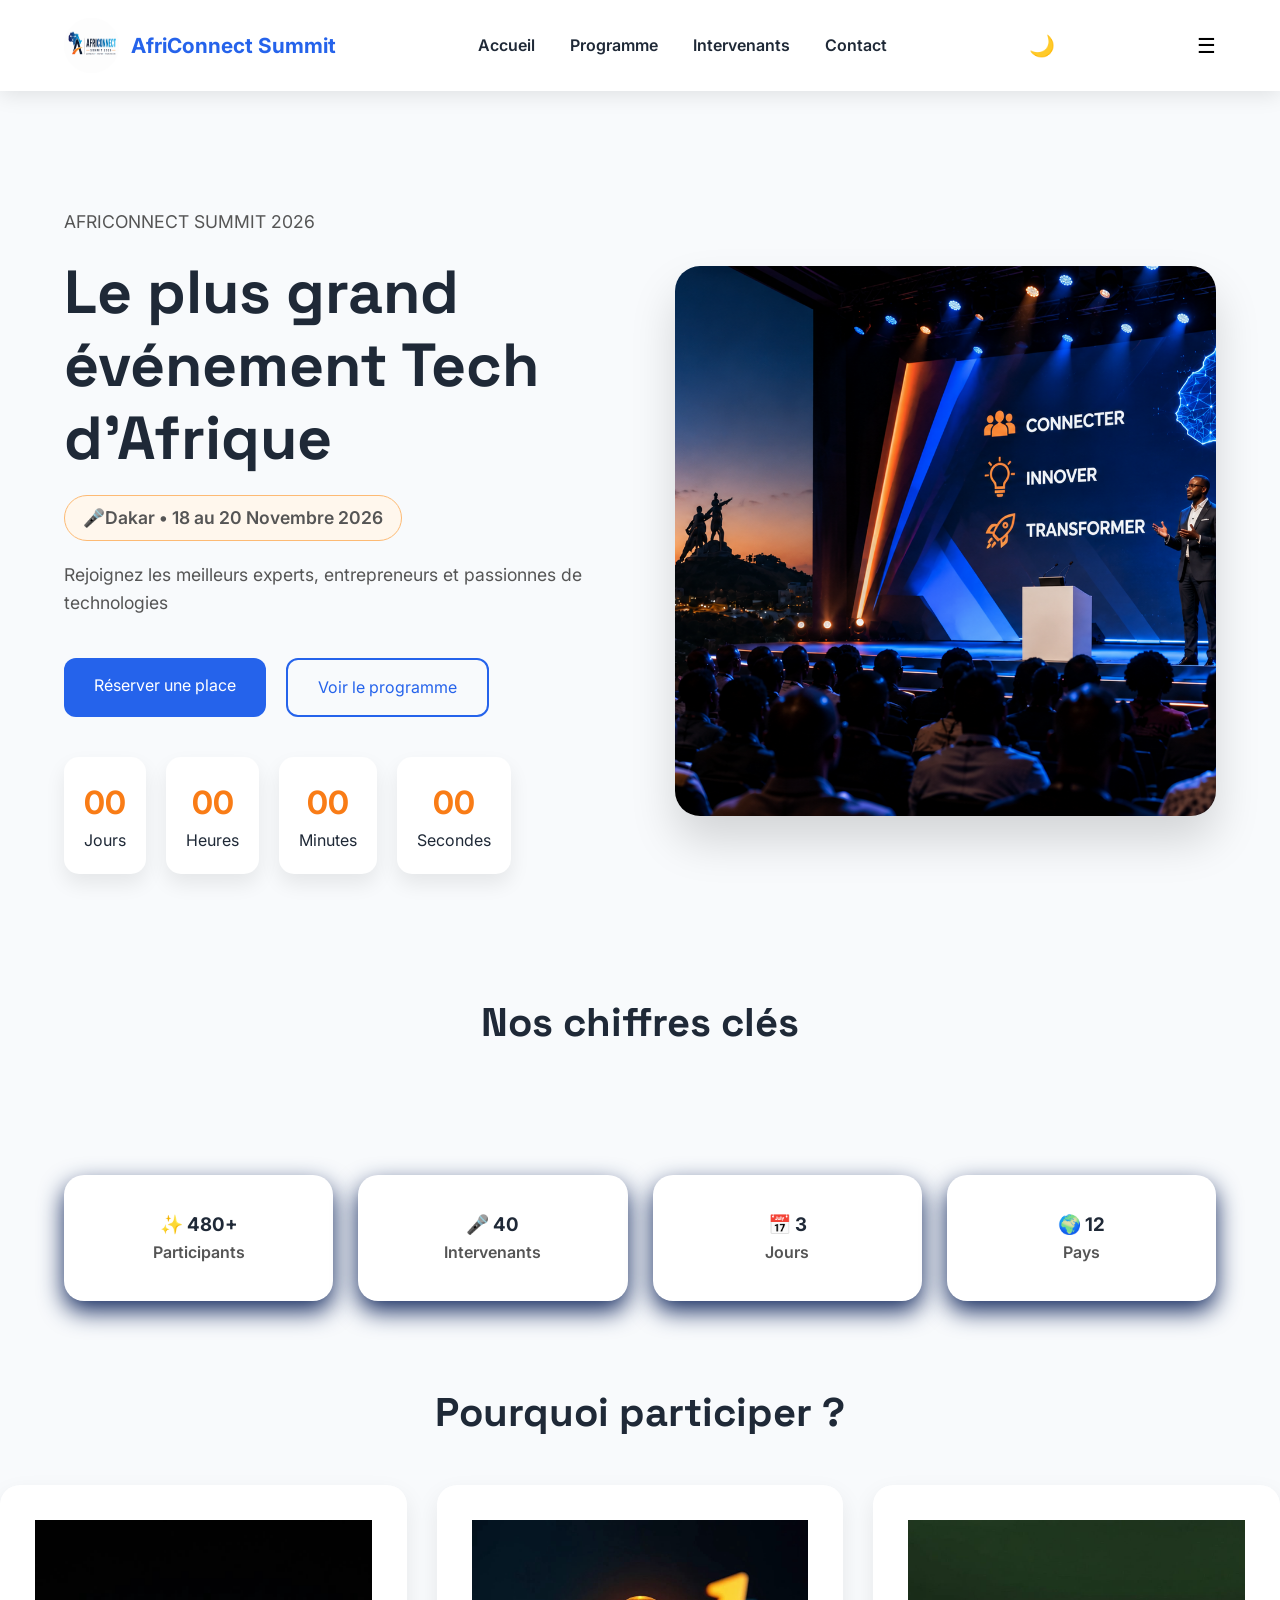
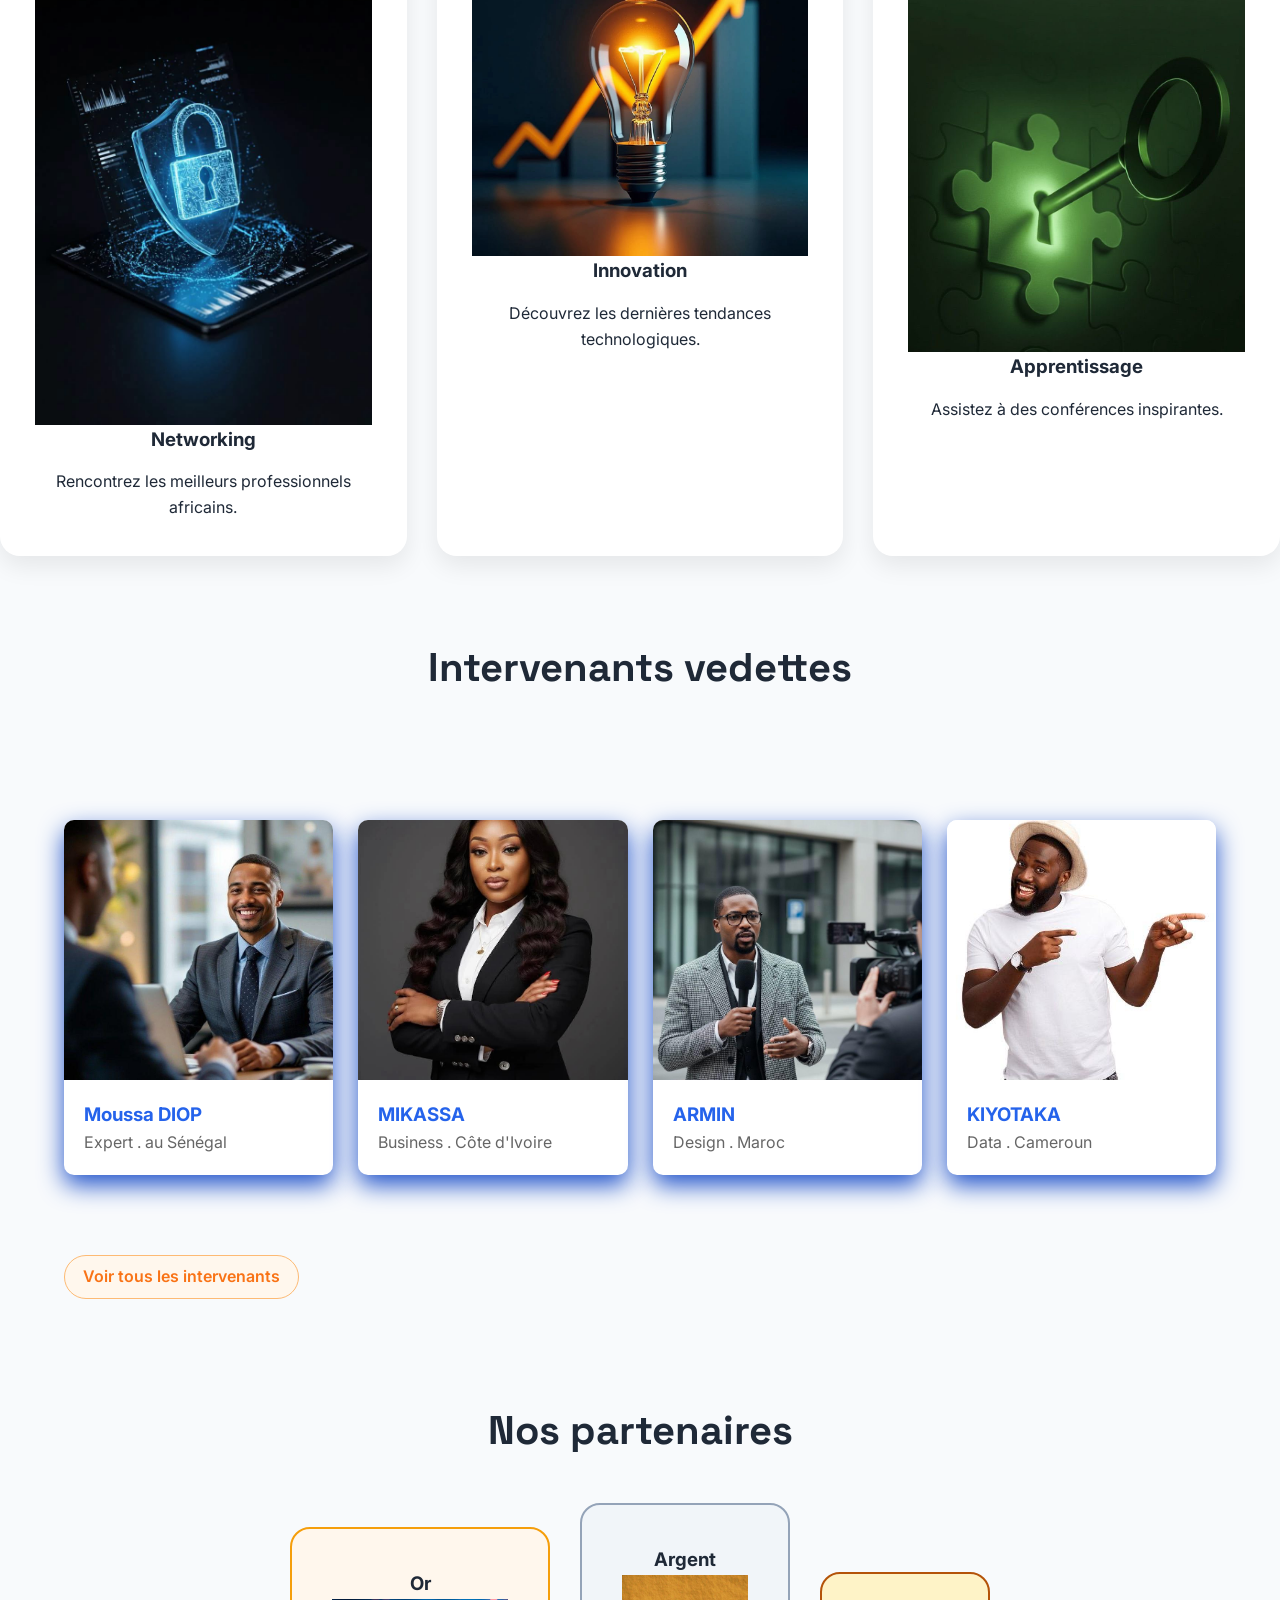
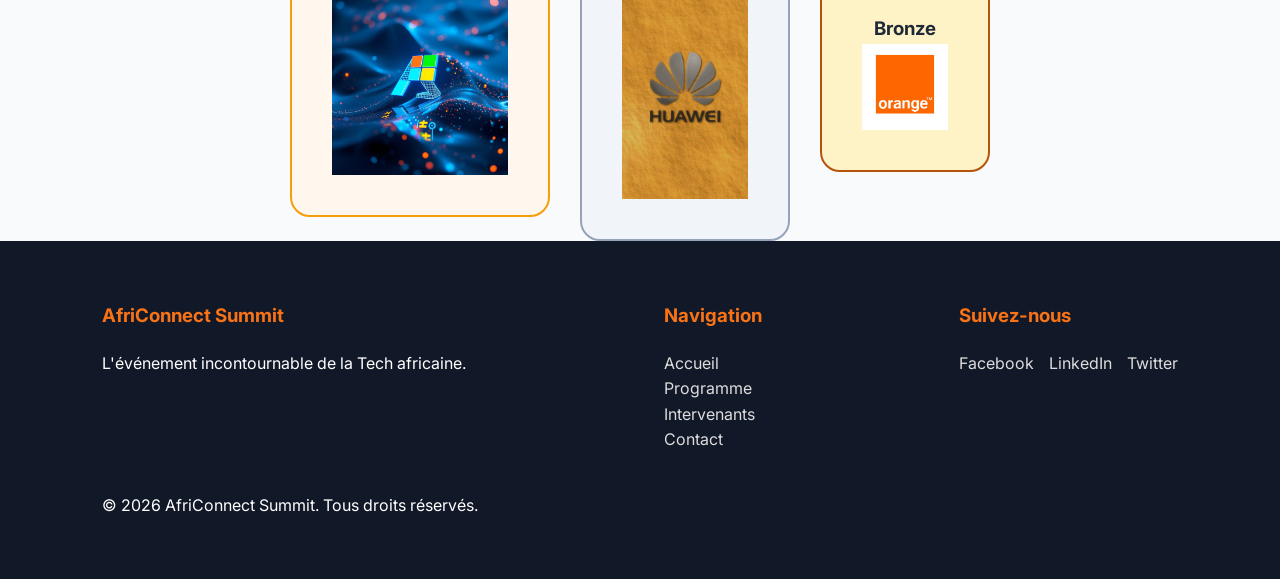
==== commit f5cc0a53: "Fonctionnalités JavaScript: animations, onglets du programme, filtre des intervenants,compteurs anim" ====
--- a/index.html
+++ b/index.html
@@ -40,9 +40,9 @@
 </button> 
 
             <!-- Menu hamburger -->
-            <button aria-label="Ouvrir le menu">
-                ☰
-            </button>
+           <button class="menu-toggle" aria-label="Ouvrir le menu">
+    ☰
+</button>
         </nav>
     </header>
 
@@ -79,22 +79,22 @@
                 <div class="countdown">
 
                     <div>
-                        <h2>00</h2>
+                        <h2 id="days">00</h2>
                         <span>Jours</span>
                     </div>
 
                     <div>
-                        <h2>00</h2>
+                        <h2 id="hours">00</h2>
                         <span>Heures</span>
                     </div>
 
                     <div>
-                        <h2>00</h2>
+                        <h2 id="minutes">00</h2>
                         <span>Minutes</span>
                     </div>
 
                     <div>
-                        <h2>00</h2>
+                        <h2 id="seconds">00</h2>
                         <span>Secondes</span>
                     </div>
 
@@ -109,33 +109,35 @@
         </section>
 
         <!-- CHIFFRES CLÉS -->
-        <section id="stats">
-
-            <h2>Nos chiffres clés</h2>
-
-            <div class="stats-grid">
-
-                <article class="stats-card">
-                    <h3>✨1200+</h3>
-                    <p>Participants</p>
-                </article>
-
-                <article class="stats-card">
-                    <h3>📌48</h3>
-                    <p>Intervenants</p>
-                </article>
-
-                <article class="stats-card">
-                    <h3>🗓️3</h3>
-                    <p>Jours</p>
-                </article>
-
-                <article class="stats-card">
-                    <h3>🌜12</h3>
-                    <p>Pays</p>
-                </article>
-
-            </div>
+       <section id="stats">
+
+    <h2>Nos chiffres clés</h2>
+
+    <div class="stats-grid">
+
+        <article class="stats-card">
+            <h3>✨ <span class="counter" data-target="1200">0</span>+</h3>
+            <p>Participants</p>
+        </article>
+
+        <article class="stats-card">
+            <h3>🎤 <span class="counter" data-target="48">0</span></h3>
+            <p>Intervenants</p>
+        </article>
+
+        <article class="stats-card">
+            <h3>📅 <span class="counter" data-target="3">0</span></h3>
+            <p>Jours</p>
+        </article>
+
+        <article class="stats-card">
+            <h3>🌍 <span class="counter" data-target="12">0</span></h3>
+            <p>Pays</p>
+        </article>
+
+    </div>
+
+</section>
 
         </section>
 
--- a/css/style.css
+++ b/css/style.css
@@ -924,6 +924,7 @@
 
     }
 
+
     /* Compteur */
     .countdown{
 
@@ -1056,6 +1057,38 @@
     transform:translateY(-5px);
 
 }
+@media (max-width:768px){
+
+    nav{
+        position:relative;
+    }
+
+    nav ul{
+        display:none;
+        flex-direction:column;
+        position:absolute;
+        top:80px;
+        left:0;
+        width:100%;
+        background:#fff;
+        padding:20px;
+        box-shadow:0 10px 20px rgba(0,0,0,.1);
+        gap:20px;
+    }
+
+    nav ul.active{
+        display:flex;
+    }
+
+    .menu-toggle{
+        display:block;
+        font-size:1.8rem;
+        background:none;
+        border:none;
+        cursor:pointer;
+    }
+
+}
 /* DARK MODE*/
 
 body.dark-mode{
@@ -1153,11 +1186,70 @@
 body.dark-mode header.scrolled{
     background: rgba(15,23,42,.95);
 }
-
-
-
-
-
-
-
-
+/*tableau*/
+.planning{
+    display:none;
+}
+
+.planning.active{
+    display:block;
+}
+
+/*annimation*/
+.argument-card,
+.theme-card,
+.speaker-card{
+    opacity:0;
+    transform:translateY(40px);
+    transition:2s ease;
+}
+
+.argument-card.show,
+.theme-card.show,
+.speaker-card.show{
+    opacity:1;
+    transform:translateY(0);
+}
+/*annimation pour h1*/
+.hero-content h1{
+    animation: heroTitle 1.8s ease forwards;
+}
+
+@keyframes heroTitle{
+
+    from{
+        opacity:0;
+        transform:translateY(40px);
+    }
+
+    to{
+        opacity:1;
+        transform:translateY(0);
+    }
+
+}
+
+/* ===== Dark mode : menu responsive ===== */
+
+body.dark-mode nav ul{
+    background:#1F2937;
+}
+
+body.dark-mode nav ul li a{
+    color:#F8FAFC;
+}
+
+body.dark-mode nav ul li a:hover{
+    color:#60A5FA;
+}
+
+body.dark-mode .menu-toggle,
+body.dark-mode .theme-btn{
+    color:#F8FAFC;
+}
+
+
+
+
+
+
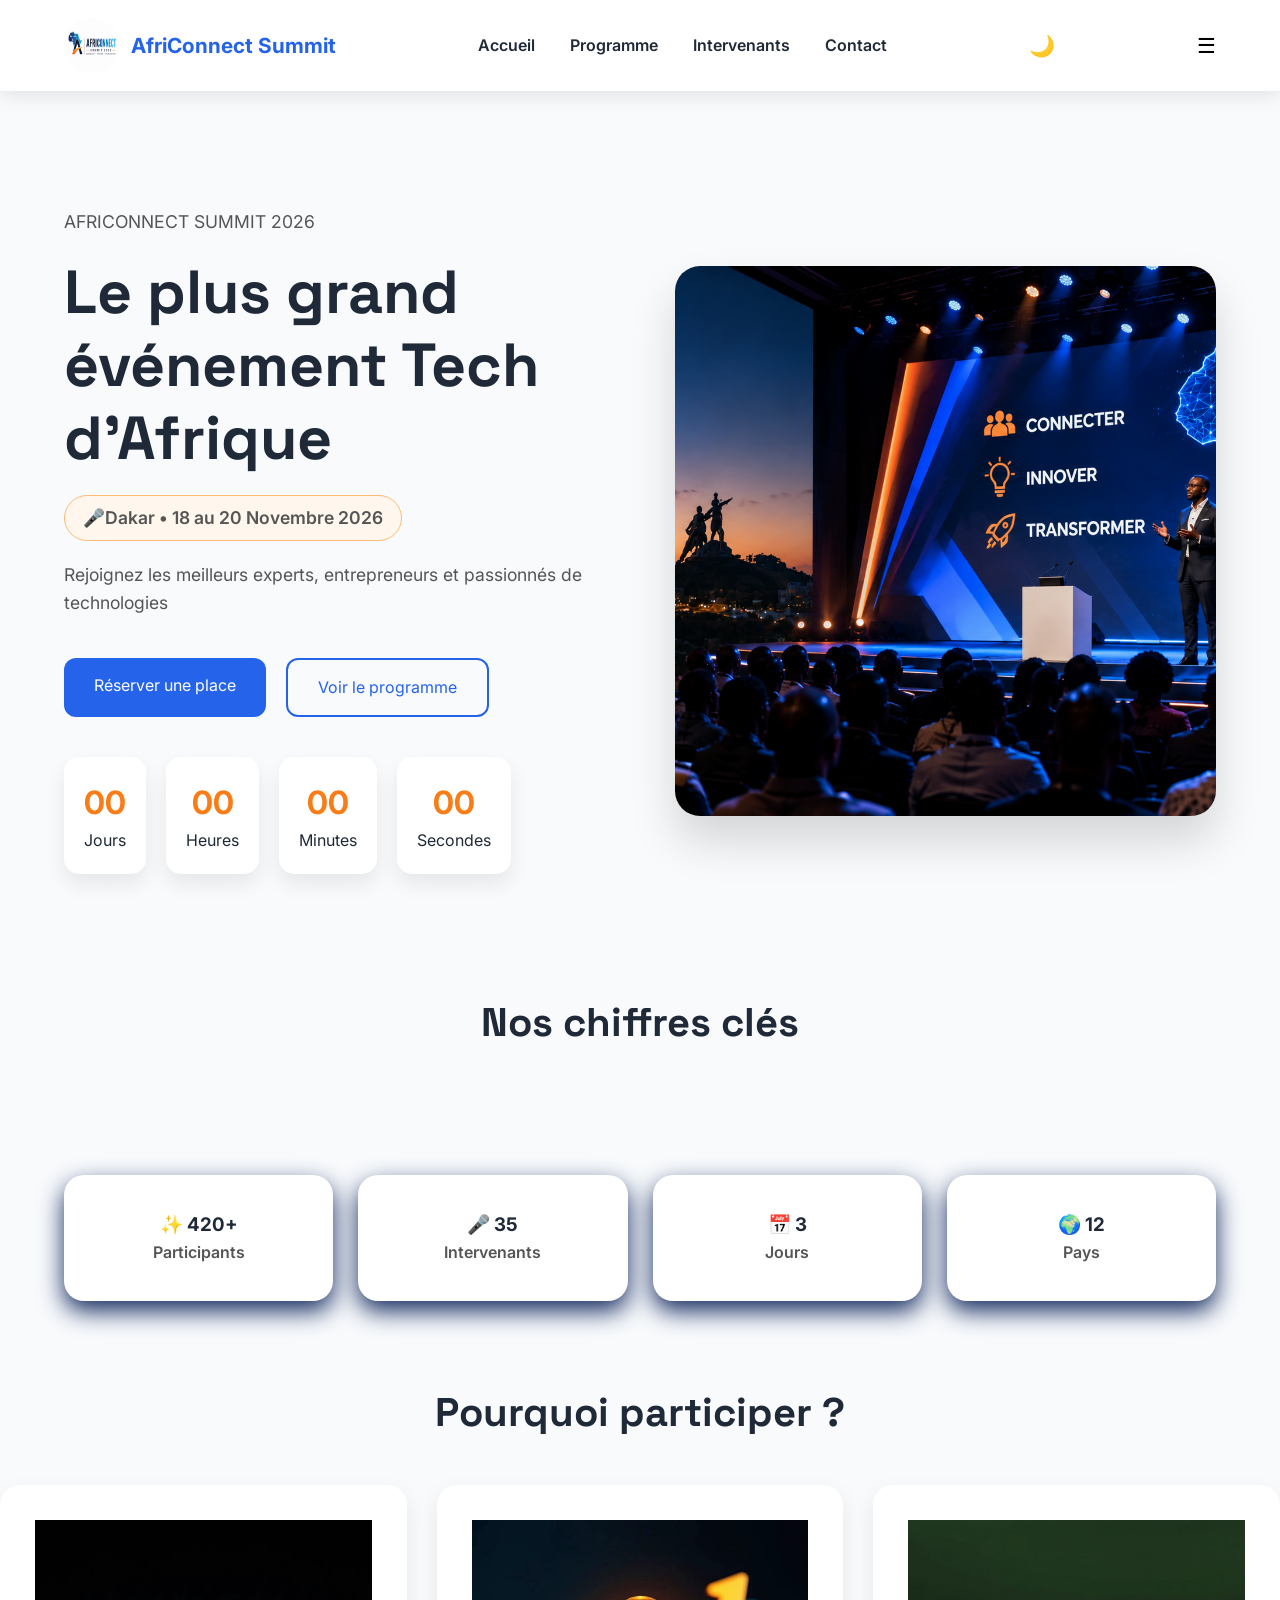
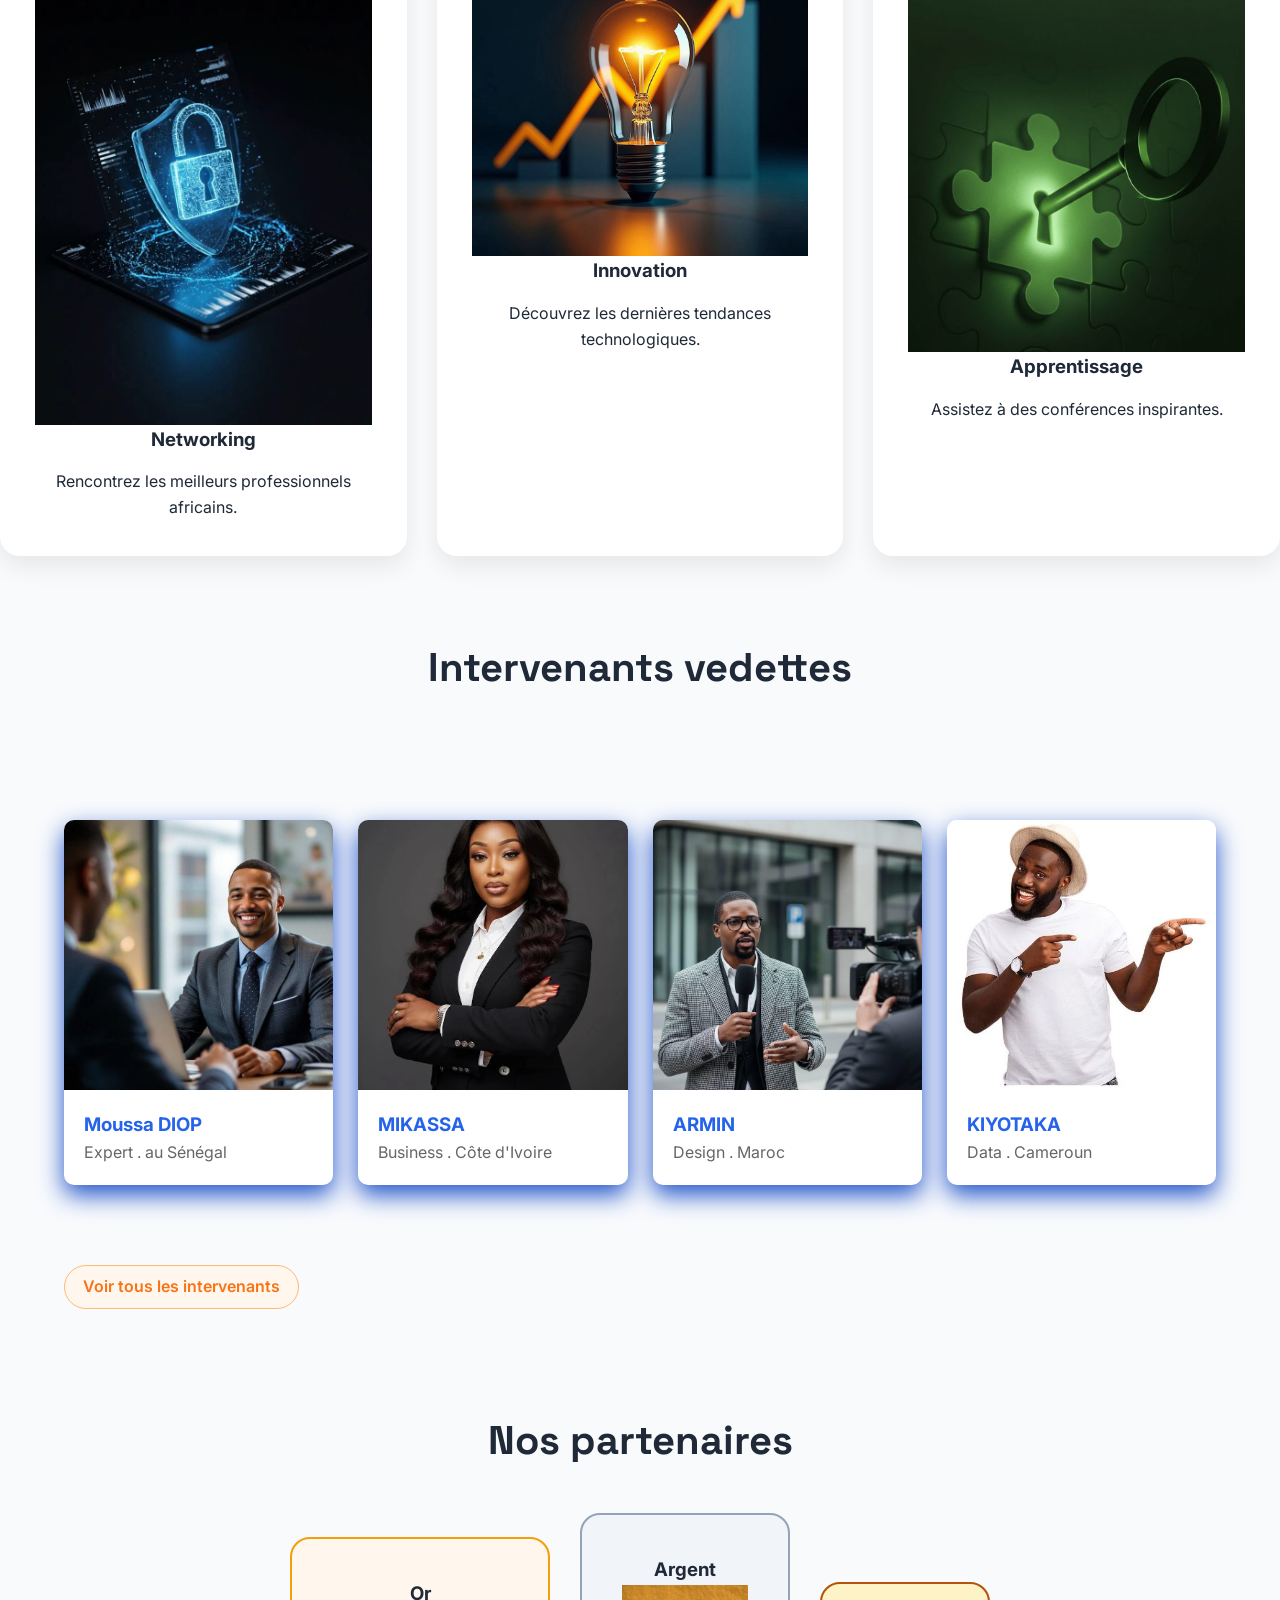
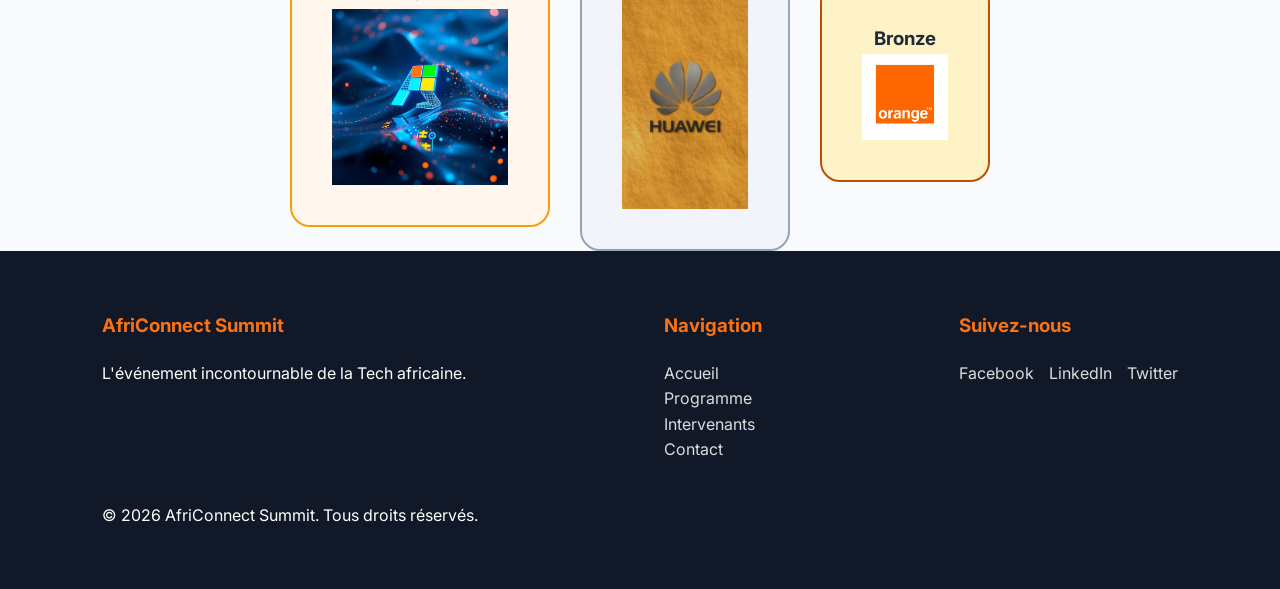
==== commit f4a69ddb: "validation du formulaire de contact et amelioration de l'interface" ====
--- a/index.html
+++ b/index.html
@@ -36,13 +36,13 @@
 
             <!-- Bouton thème -->
             <button id="theme-toggle" aria-label="Changer de thème">
-    🌙
-</button> 
+                🌙
+            </button>
 
             <!-- Menu hamburger -->
-           <button class="menu-toggle" aria-label="Ouvrir le menu">
-    ☰
-</button>
+            <button class="menu-toggle" aria-label="Ouvrir le menu">
+                ☰
+            </button>
         </nav>
     </header>
 
@@ -60,8 +60,9 @@
 
                 <p class="hero-badge">
                     🎤Dakar • 18 au 20 Novembre 2026
-                </p class="hero-descript">
-                <p>Rejoignez les meilleurs experts, entrepreneurs et passionnes de technologies</p>
+                </p>
+                <p class="hero-descript">Rejoignez les meilleurs experts, entrepreneurs et passionnés de technologies
+                </p>
 
                 <div class="hero-buttons">
 
@@ -109,37 +110,37 @@
         </section>
 
         <!-- CHIFFRES CLÉS -->
-       <section id="stats">
-
-    <h2>Nos chiffres clés</h2>
-
-    <div class="stats-grid">
-
-        <article class="stats-card">
-            <h3>✨ <span class="counter" data-target="1200">0</span>+</h3>
-            <p>Participants</p>
-        </article>
-
-        <article class="stats-card">
-            <h3>🎤 <span class="counter" data-target="48">0</span></h3>
-            <p>Intervenants</p>
-        </article>
-
-        <article class="stats-card">
-            <h3>📅 <span class="counter" data-target="3">0</span></h3>
-            <p>Jours</p>
-        </article>
-
-        <article class="stats-card">
-            <h3>🌍 <span class="counter" data-target="12">0</span></h3>
-            <p>Pays</p>
-        </article>
-
-    </div>
-
-</section>
-
-        </section>
+        <section id="stats">
+
+            <h2>Nos chiffres clés</h2>
+
+            <div class="stats-grid">
+
+                <article class="stats-card">
+                    <h3>✨ <span class="counter" data-target="1200">0</span>+</h3>
+                    <p>Participants</p>
+                </article>
+
+                <article class="stats-card">
+                    <h3>🎤 <span class="counter" data-target="48">0</span></h3>
+                    <p>Intervenants</p>
+                </article>
+
+                <article class="stats-card">
+                    <h3>📅 <span class="counter" data-target="3">0</span></h3>
+                    <p>Jours</p>
+                </article>
+
+                <article class="stats-card">
+                    <h3>🌍 <span class="counter" data-target="12">0</span></h3>
+                    <p>Pays</p>
+                </article>
+
+            </div>
+
+        </section>
+
+
 
         <!-- POURQUOI PARTICIPER -->
 
@@ -155,7 +156,7 @@
                     <p>Rencontrez les meilleurs professionnels africains.</p>
                 </article>
 
-                
+
                 <article class="argument-card">
                     <img src="images/image23.jpeg" alt="innovation">
                     <h3>Innovation</h3>
@@ -182,39 +183,39 @@
                 <article class="speaker-card">
                     <img src="images/image2.jpeg  " alt="Intervenant 1">
                     <div class="speaker-info">
-                    <h3>Moussa DIOP</h3>
-                    <p>Expert . au Sénégal</p>
-                    </div>
-                </article>
-
-                <article  class="speaker-card">
+                        <h3>Moussa DIOP</h3>
+                        <p>Expert . au Sénégal</p>
+                    </div>
+                </article>
+
+                <article class="speaker-card">
                     <img src="images/image4.jpeg" alt="Intervenant 2">
                     <div class="speaker-info">
-                    <h3>MIKASSA</h3>
-                    <p>Business . Côte d'Ivoire</p>
-                    </div>
-                </article>
-
-                <article  class="speaker-card">
+                        <h3>MIKASSA</h3>
+                        <p>Business . Côte d'Ivoire</p>
+                    </div>
+                </article>
+
+                <article class="speaker-card">
                     <img src="images/image3.jpeg" alt="Intervenant 3">
                     <div class="speaker-info">
-                    <h3>ARMIN</h3>
-                    <p>Design . Maroc</p>
-                    </div>
-                </article>
-
-                <article  class="speaker-card">
+                        <h3>ARMIN</h3>
+                        <p>Design . Maroc</p>
+                    </div>
+                </article>
+
+                <article class="speaker-card">
                     <img src="images/image6.jpeg" alt="Intervenant 4">
                     <div class="speaker-info">
-                    <h3>KIYOTAKA</h3>
-                    <p>Data . Cameroun</p>
-                     </div>
-                </article>
-
-            </div>
-<div  class="hero-badge">
-            <a href="intervenants.html">Voir tous les intervenants</a>
-</div>
+                        <h3>KIYOTAKA</h3>
+                        <p>Data . Cameroun</p>
+                    </div>
+                </article>
+
+            </div>
+            <div class="hero-badge">
+                <a href="intervenants.html">Voir tous les intervenants</a>
+            </div>
         </section>
 
         <!-- SPONSORS -->
@@ -224,62 +225,62 @@
 
             <div class="sponsors">
 
-    <div class="sponsor-card gold">
-        <h3>Or</h3>
-        <img src="images/image18.jpeg">
-    </div>
-
-    <div class="sponsor-card silver">
-        <h3>Argent</h3>
-        <img src="images/image19.jpeg">
-    </div>
-
-    <div class="sponsor-card bronze">
-        <h3>Bronze</h3>
-        <img src="images/image20.jpeg">
-    </div>
-
-</div>
+                <div class="sponsor-card gold">
+                    <h3>Or</h3>
+                    <img src="images/image18.jpeg" alt="or">
+                </div>
+
+                <div class="sponsor-card silver">
+                    <h3>Argent</h3>
+                    <img src="images/image19.jpeg" alt="argent">
+                </div>
+
+                <div class="sponsor-card bronze">
+                    <h3>Bronze</h3>
+                    <img src="images/image20.jpeg" alt="bronze">
+                </div>
+
+            </div>
 
         </section>
 
     </main>
 
     <!--  FOOTER -->
-   <footer>
-
-    <div>
-        <h3>AfriConnect Summit</h3>
-        <p>L'événement incontournable de la Tech africaine.</p>
-    </div>
-
-    <div>
-        <h3>Navigation</h3>
-
-        <ul>
-            <li><a href="index.html">Accueil</a></li>
-            <li><a href="programme.html">Programme</a></li>
-            <li><a href="intervenants.html">Intervenants</a></li>
-            <li><a href="contact.html">Contact</a></li>
-        </ul>
-    </div>
-
-    <div>
-        <h3>Suivez-nous</h3>
-
-        <div class="socials">
-            <a href="#">Facebook</a>
-            <a href="#">LinkedIn</a>
-            <a href="#">Twitter</a>
+    <footer>
+
+        <div>
+            <h3>AfriConnect Summit</h3>
+            <p>L'événement incontournable de la Tech africaine.</p>
         </div>
-    </div>
-    <p class="copyright">
-    © <span id="year"></span> AfriConnect Summit. Tous droits réservés.
-</p>
-
-<button class="top-btn" id="topBtn">⬆️</button>
-
-</footer>
+
+        <div>
+            <h3>Navigation</h3>
+
+            <ul>
+                <li><a href="index.html">Accueil</a></li>
+                <li><a href="programme.html">Programme</a></li>
+                <li><a href="intervenants.html">Intervenants</a></li>
+                <li><a href="contact.html">Contact</a></li>
+            </ul>
+        </div>
+
+        <div>
+            <h3>Suivez-nous</h3>
+
+            <div class="socials">
+                <a href="#">Facebook</a>
+                <a href="#">LinkedIn</a>
+                <a href="#">Twitter</a>
+            </div>
+        </div>
+        <p class="copyright">
+            © <span id="year"></span> AfriConnect Summit. Tous droits réservés.
+        </p>
+
+        <button class="top-btn" id="topBtn">⬆️</button>
+
+    </footer>
     <script src="js/main.js"></script>
 
 </body>
--- a/css/style.css
+++ b/css/style.css
@@ -16,7 +16,7 @@
 
 nav ul a{
  font-weight:600;
- transition:.3s;
+ transition:.3s;/*permet de passer d'un style a un autre avec douceur*/
 }
 
 nav ul a:hover{
@@ -25,7 +25,7 @@
 nav button{
   border:none;
  background:none;
- cursor:pointer;
+ cursor:pointer;/*trnaforme le fleche de la sourisen petite main au scrool*/
  font-size:1.3rem;
 }
 
@@ -36,7 +36,7 @@
  background:white;
 position:sticky;
 top:0;
- z-index:1000;
+ z-index:1000;/*superposer des elements et choisir l'ordre d'affichage sur l'axe z*/
  box-shadow:0 4px 20px rgba(0,0,0,.10);
 }
 
@@ -48,7 +48,7 @@
 }
 
 html{
- scroll-behavior:smooth;
+ scroll-behavior:smooth;/*rend le defilement de la page fluide et animes*/
 }
 
 body{ font-family:"Inter",sans-serif;
@@ -156,7 +156,7 @@
 box-shadow:0 25px 45px rgba(0,0,0,.15);
 width: 100%;
 height: 550px;
-object-fit: cover;
+object-fit: cover;/*rrmeplir une zone avec une image tout en gardant ses proportions d'origine*/
 
 }
 
@@ -215,7 +215,7 @@
 }
 
 .stats-card:hover{
-    transform:translateY(-8px);
+    transform:translateY(-8px);/*deplacer un element vers le haut ou vers le bas */
 }
 
 .stats-card h2{
@@ -275,7 +275,7 @@
 }
 
 .argument-card.active{
-    opacity:1;
+    opacity:1;/*ajuster le niveau de transparence d'un element*/
     transform:translateY(0);
 }
 
@@ -323,7 +323,7 @@
 .speaker-card{
  background:white;
 border-radius:10px;
-overflow:hidden;
+overflow:hidden;/*cacher tout le contenue qui deborde d'un conteneur*/
 box-shadow:0 10px 25px rgb(34, 84, 202);
  transition:.3s;
 
@@ -335,7 +335,7 @@
 
 .speaker-card img{
  width:100%;
-height:260px;
+height:270px;
  object-fit:cover;
 }
 
@@ -402,10 +402,7 @@
 }
 #hero-programme{
     min-height:50vh;
-    background:linear-gradient(
-        rgba(0,0,0,.6),
-        rgba(0,0,0,.6)
-    ),
+    background:linear-gradient( rgba(0,0,0,.6),rgba(0,0,0,.6)),
     url("../images/image31.jpeg");
 
     background-size:cover;
@@ -419,116 +416,89 @@
     text-align:center;
 }
 
-
 .program-section{
-
-    width:90%;
-
-    max-width:1200px;
-
-    margin:auto;
-
+  width:90%;
+ max-width:1200px;
+ margin:auto;
 }
 
 .tabs{
-
-    display:flex;
-
-    justify-content:center;
-
-    gap:20px;
-        padding-top: 80px;
-
+ display:flex;
+ justify-content:center;
+gap:20px;
+  padding-top: 80px;
 
 }
 
 .tab-btn{
-
-    padding:12px 25px;
-
-    border-radius:30px;
-
-    border:none;
-
-    cursor:pointer;
-
-    background:#E5E7EB;
+padding:12px 25px;
+border-radius:30px;
+border:none;
+cursor:pointer;
+ background:#E5E7EB;
 
 }
 
 .tab-btn.active{
-
-    background:#2563EB;
-
-    color:white;
-
+ background:#2563EB;
+ color:white;
 }
 
 table{
-
-    width:100%;
-
-    margin-top:40px;
-
-    border-collapse:collapse;
+ width:100%;
+ margin-top:40px;
+ border-collapse:collapse;/*fusionner les bordure d'un tableau*/
 
 }
 
 th{
-
-    background:#2563EB;
-
-    color:white;
+ background:#2563EB;
+color:white;
 
 }
 
 td,th{
-
-    padding:15px;
-
-    border:1px solid #ddd;
+ padding:15px;
+border:1px solid #ddd;
 
 }
 
 tr:nth-child(even){
-
-    background:#F8FAFC;
+ background:#F8FAFC;
 
 }#themes h2{
+     text-align:center;
+ margin-bottom:40px;
+ margin-top: 80px;
+}
+/*THEMATIQUES */
+
+.themes-grid{
+ display:grid;
+ grid-template-columns:repeat(2,1fr);
+ gap:30px;
+
+}
+
+.theme-card{
+ background:white;
+ padding:30px;
+border-radius:20px;
+box-shadow:0 10px 20px rgba(0,0,0,.08);
+ transition:.3s;
+
+}
+
+.theme-card:hover{
+
+transform:scale(1.03);/*agrandir un element*/
+}
+#programme h2{
     text-align:center;
     margin-bottom:40px;
-    margin-top: 80px;
-}
-/*THEMATIQUES */
-
-.themes-grid{
-
-    display:grid;
-
-    grid-template-columns:repeat(2,1fr);
-
-    gap:30px;
-
-}
-
-.theme-card{
-
-    background:white;
-
-    padding:30px;
-
-    border-radius:20px;
-
-    box-shadow:0 10px 20px rgba(0,0,0,.08);
-
-    transition:.3s;
-
-}
-
-.theme-card:hover{
-
-    transform:scale(1.03);
-}
+    font-family:"Space Grotesk",sans-serif;
+    font-size:2.5rem;}
+
 /* PAGE INTERVENANTS */
 #hero-intervenants a{
      color:#F97316;
@@ -553,49 +523,41 @@
 }
 
 .filters{
-
-    display:flex;
-
-    justify-content:center;
-
-    gap:15px;
-
-    margin-bottom:40px;
-    padding-top: 80px;
+display:flex;
+justify-content:center;
+gap:15px;
+ margin-bottom:40px;
+  padding-top: 80px;
 
 }
 
 .filter-btn{
-
-    padding:10px 25px;
-
-    border:none;
-
-    border-radius:25px;
-
-    cursor:pointer;
+ padding:10px 25px;
+ border:none;
+border-radius:25px;
+cursor:pointer;
 
 }
 
 .filter-btn.active{
-
-    background:#2563EB;
-
-    color:white;
+background:#2563EB;
+color:white;
 
 }
 
 .all-speakers{
-
-    display:grid;
-
-    grid-template-columns:repeat(3,1fr);
-
-    gap:30px;}
-
-    /* ==========================
-   HERO INTERNE CONTACT
-========================== */
+ display:grid;
+ grid-template-columns:repeat(3,1fr);
+gap:30px;}
+
+.speakers-grid article img{
+    transition:transform .4s ease;
+}
+
+.speakers-grid article:hover img{
+    transform:scale(1.05);
+}
+    /*HERO INTERNE CONTACT */
 
 .hero-interne{
     min-height:50vh;
@@ -684,7 +646,7 @@
 input:focus,
 select:focus,
 textarea:focus{
-outline:none;
+outline:none;/*enlever la bordur de focus generee automatiquement par le navigateur*/
 border-color:#2563EB;
  box-shadow:0 0 0 3px rgba(37,99,235,.15);
 }
@@ -728,7 +690,6 @@
 }
 
 
-
 /* FAQ  */
 
 .faq{
@@ -794,9 +755,8 @@
   box-shadow:0 10px 25px rgba(0,0,0,.15);
 
 }
-/* ==========================
-   RESPONSIVE DESIGN
-========================== */
+iframe{width: 100%;}
+/*  RESPONSIVE DESIGN */
 
 
 /* TABLETTE */
@@ -844,12 +804,12 @@
 
     /* Pourquoi participer */
     #why > div{
-        flex-wrap:wrap;
+        flex-wrap:wrap;/*permet aux elements de flexbox de passer a la ligne automatiquement */
     }
 
 
     .argument-card{
-        flex-basis:45%;
+        flex-basis:45%;/* defenir la largeur de base ou la hauteur de base d'un element enfant*/
     }
 
 
@@ -939,40 +899,32 @@
     #why,
     #featured-speakers,
     #sponsors{
-
-        padding:50px 0;
+ padding:50px 0;
 
     }
 
     /* Statistiques */
     .stats-container{
-
-        grid-template-columns:1fr;
+ grid-template-columns:1fr;
 
     }
 
     /* Pourquoi */
     #why > div{
-
-        flex-direction:column;
-
+ flex-direction:column;
     }
     .argument-card{
-
-        width:100%;
+ width:100%;
 
     }
 
     /* Speakers */
     .speakers-grid{
-
-        grid-template-columns:1fr;
-
+ grid-template-columns:1fr;
     }
 
     .speaker-card img{
-
-        height:250px;
+height:250px;
 
     }
 
@@ -1053,51 +1005,49 @@
 
 }
 .top-btn:hover{
-
-    transform:translateY(-5px);
+ transform:translateY(-5px);
 
 }
 @media (max-width:768px){
-
-    nav{
-        position:relative;
+ nav{
+ position:relative;
     }
 
     nav ul{
-        display:none;
-        flex-direction:column;
-        position:absolute;
-        top:80px;
-        left:0;
-        width:100%;
-        background:#fff;
-        padding:20px;
-        box-shadow:0 10px 20px rgba(0,0,0,.1);
-        gap:20px;
+ display:none;
+ flex-direction:column;
+ position:absolute;
+ top:80px;
+ left:0;
+ width:100%;
+ background:#fff;
+ padding:20px;
+ box-shadow:0 10px 20px rgba(0,0,0,.1);
+ gap:20px;
     }
 
     nav ul.active{
-        display:flex;
+    display:flex;
     }
 
     .menu-toggle{
-        display:block;
-        font-size:1.8rem;
-        background:none;
-        border:none;
-        cursor:pointer;
+ display:block;
+ font-size:1.8rem;
+background:none;
+ border:none;
+ cursor:pointer;
     }
 
 }
 /* DARK MODE*/
 
 body.dark-mode{
-    background:#0F172A;
-    color:#F8FAFC;
+ background:#0F172A;
+ color:#F8FAFC;
 }
 
 body.dark-mode header{
-    background:#1E293B;
+ background:#1E293B;
 }
 
 body.dark-mode .contact-form,
@@ -1171,20 +1121,21 @@
 /* NAVBAR AU SCROLL */
 
 header{
-    position: sticky;
-    top: 0;
-    z-index: 1000; /*déterminer quel élément apparaît devant ou 
-    derrière un autre lorsque plusieurs éléments se chevauchent.*/
-    background: white;
-    transition: all .3s ease;
-}
-
-header.scrolled{
-    background: rgba(255,255,255,.95);
-    box-shadow: 0 8px 25px rgba(0,0,0,.15);
-}
-body.dark-mode header.scrolled{
-    background: rgba(15,23,42,.95);
+    transition:all .3s ease;
+}
+
+header.shrink{
+    padding:6px 0;
+    box-shadow:0 6px 20px rgba(0,0,0,.15);
+}
+
+header.shrink nav{
+    padding:8px 0;
+}
+
+header.shrink .logo img{
+    width:45px;
+    height:45px;
 }
 /*tableau*/
 .planning{
@@ -1212,19 +1163,20 @@
 }
 /*annimation pour h1*/
 .hero-content h1{
-    animation: heroTitle 1.8s ease forwards;
+    animation: heroTitle 1.8s ease forwards;/*animation qui cree un effet d'apparition fluide 
+    qui monte du bas vers le haut*/
 }
 
 @keyframes heroTitle{
 
     from{
-        opacity:0;
-        transform:translateY(40px);
+     opacity:0;
+     transform:translateY(40px);
     }
 
     to{
-        opacity:1;
-        transform:translateY(0);
+     opacity:1;
+     transform:translateY(0);
     }
 
 }
@@ -1247,9 +1199,29 @@
 body.dark-mode .theme-btn{
     color:#F8FAFC;
 }
-
-
-
-
-
-
+/*message d'erreur*/
+.error{
+    color:#dc2626;
+    font-size:.9rem;
+    display:block;
+    margin:5px 0 10px;
+}
+
+.success{
+    color:#16a34a;
+    font-weight:600;
+    margin-top:15px;
+}
+
+.input-error{
+    border:2px solid #dc2626 !important;
+}
+
+.input-success{
+    border:2px solid #16a34a !important;
+}
+
+
+
+
+
